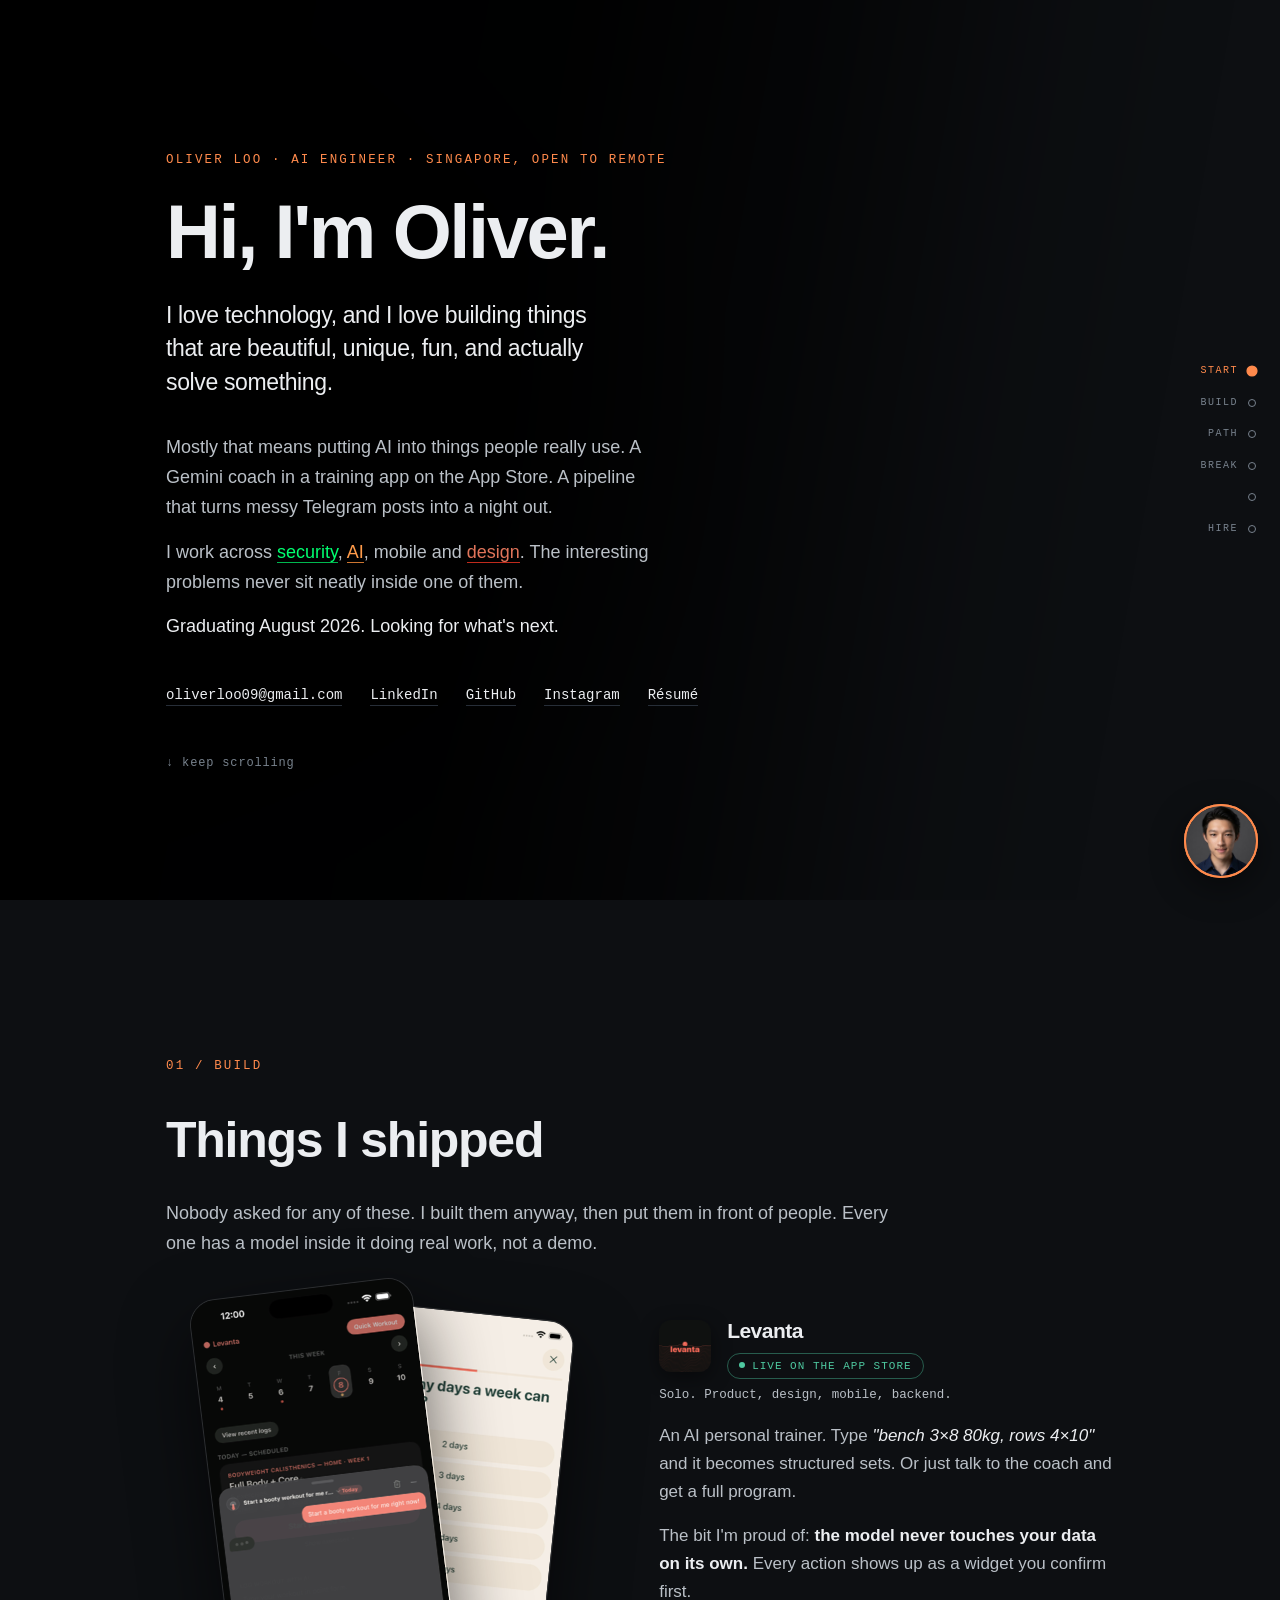
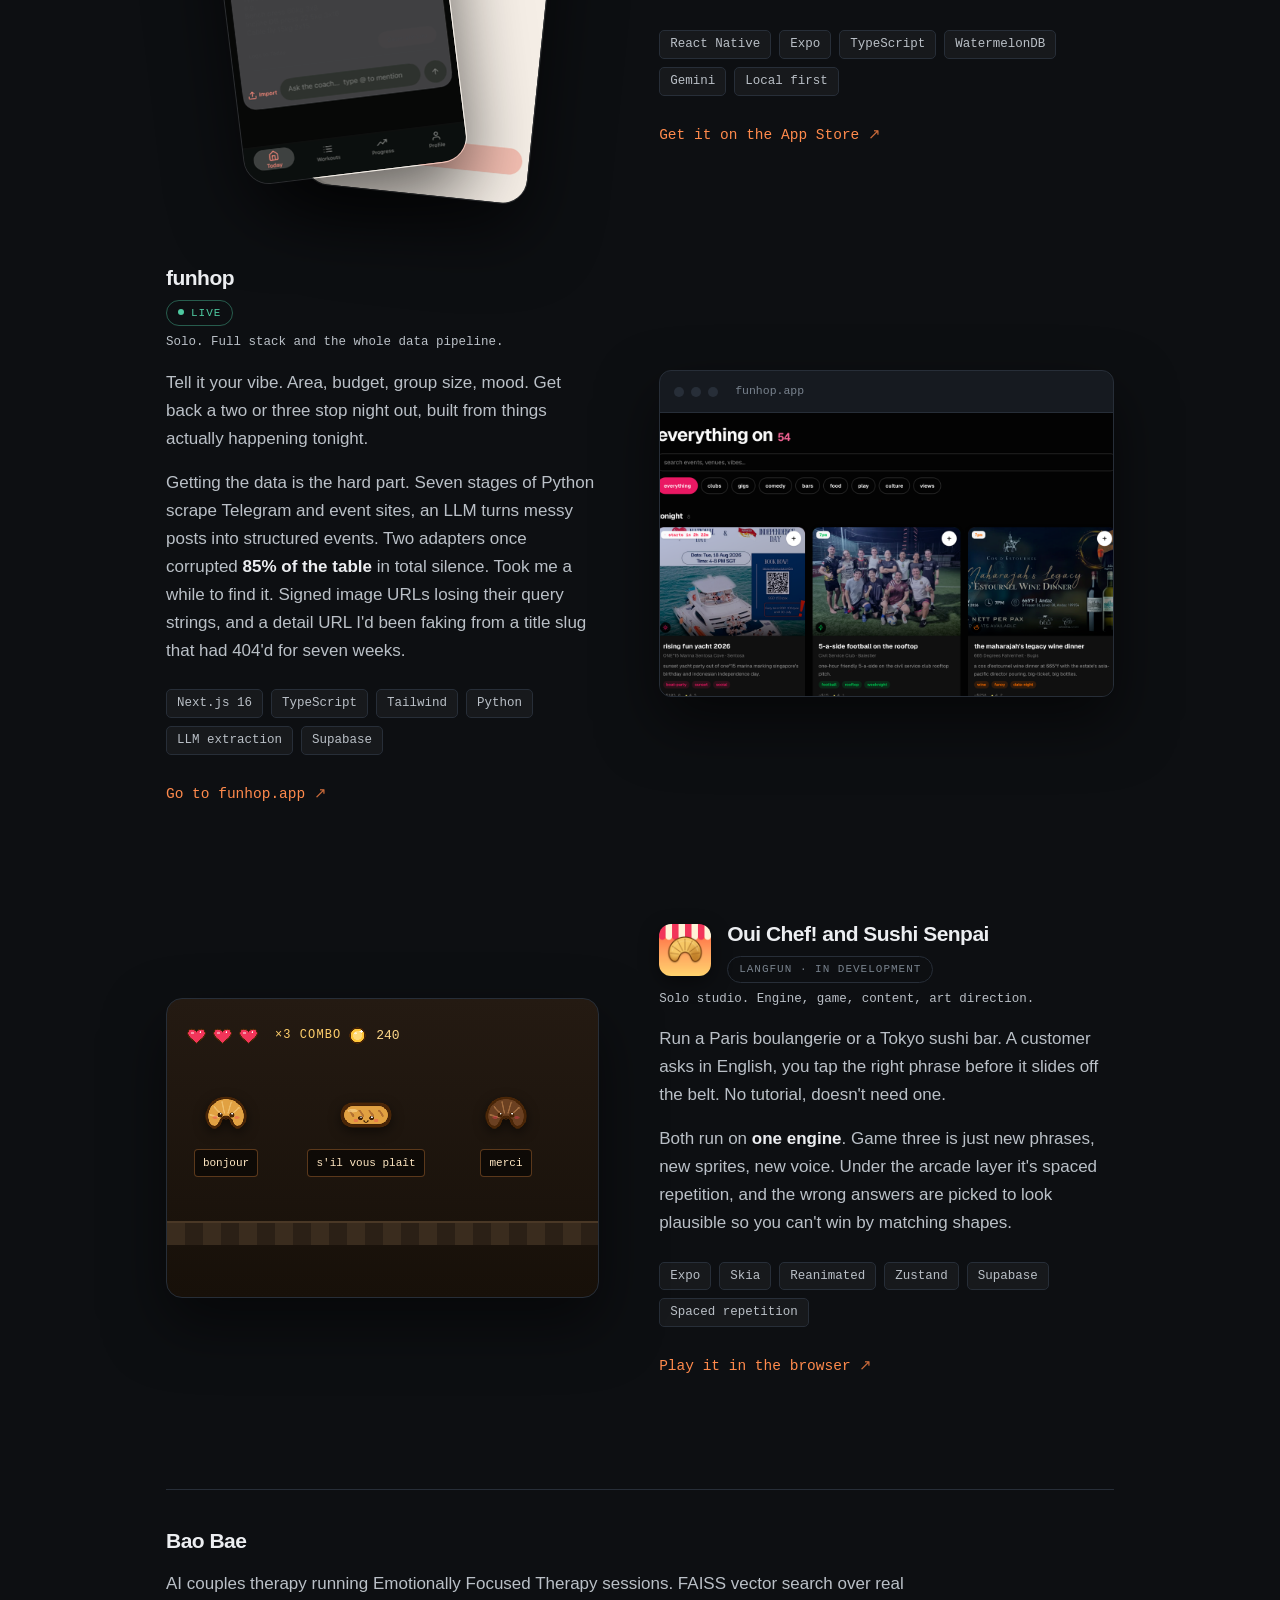
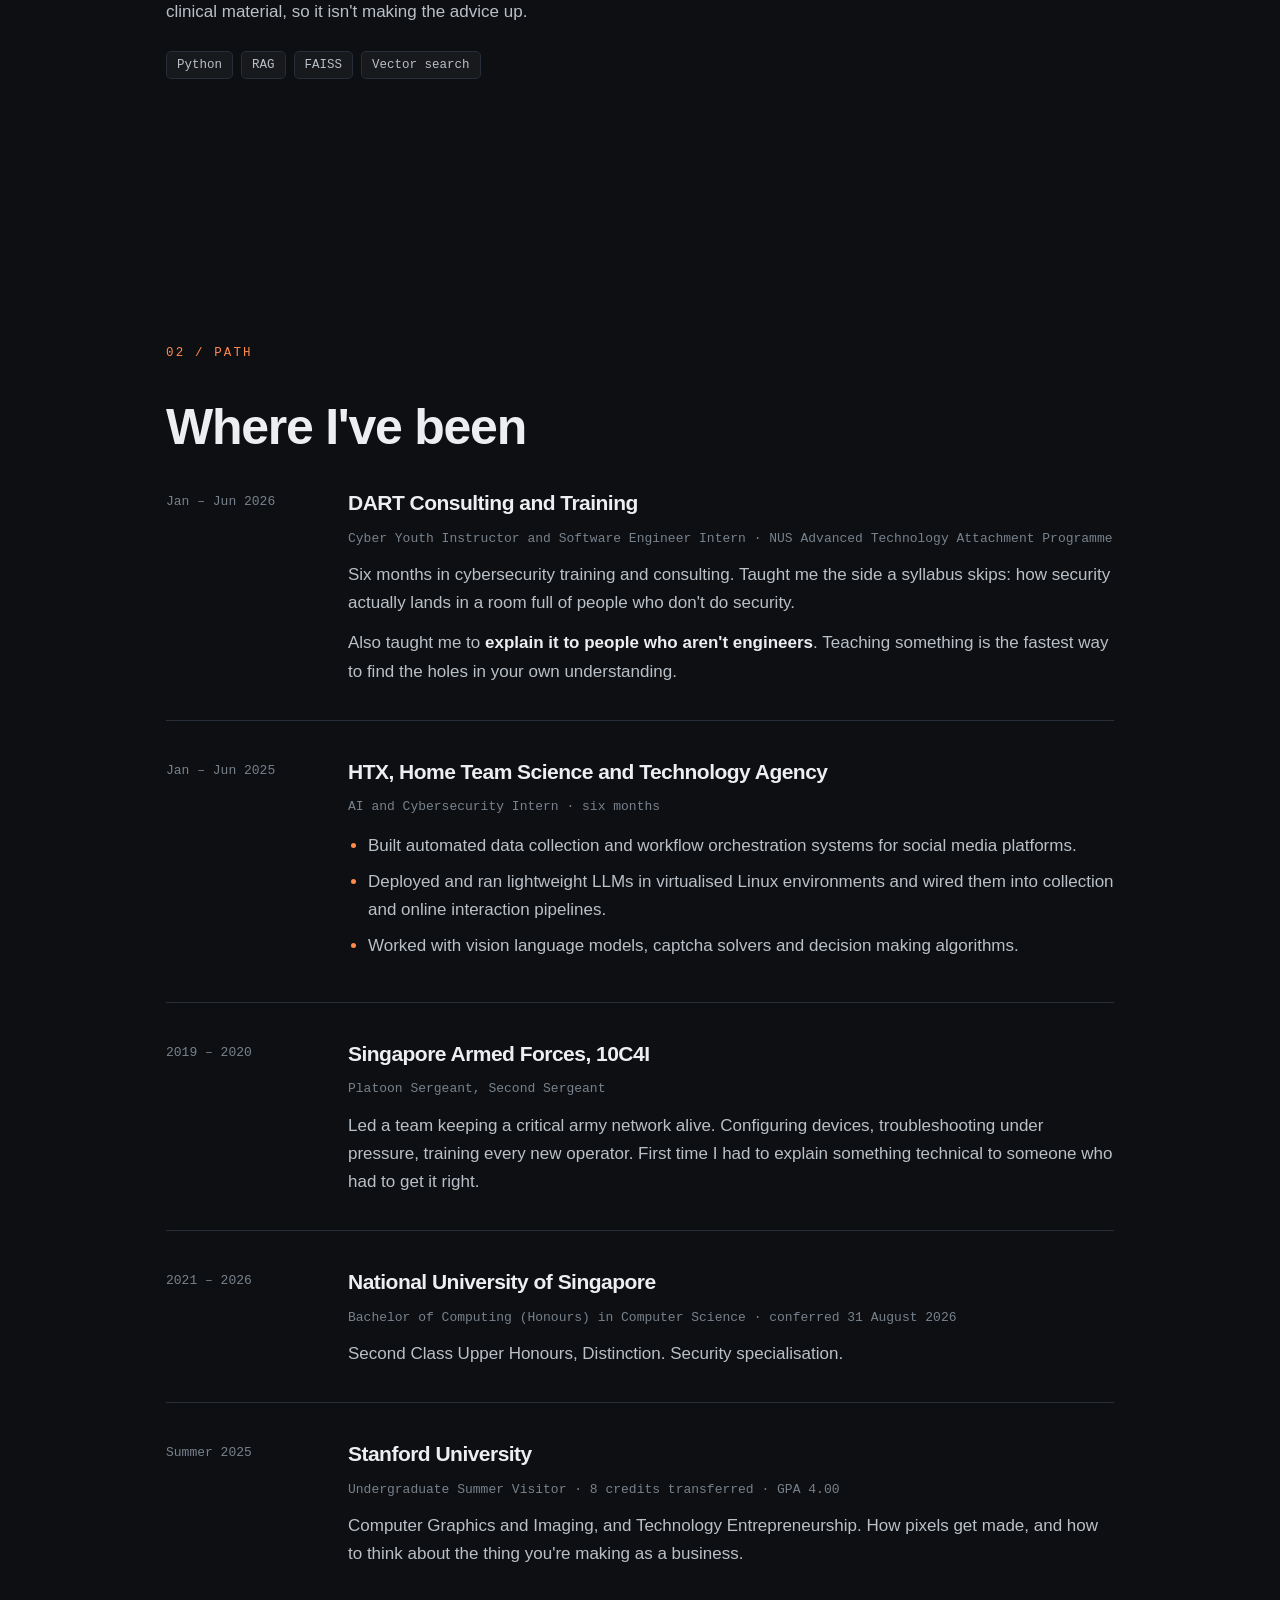
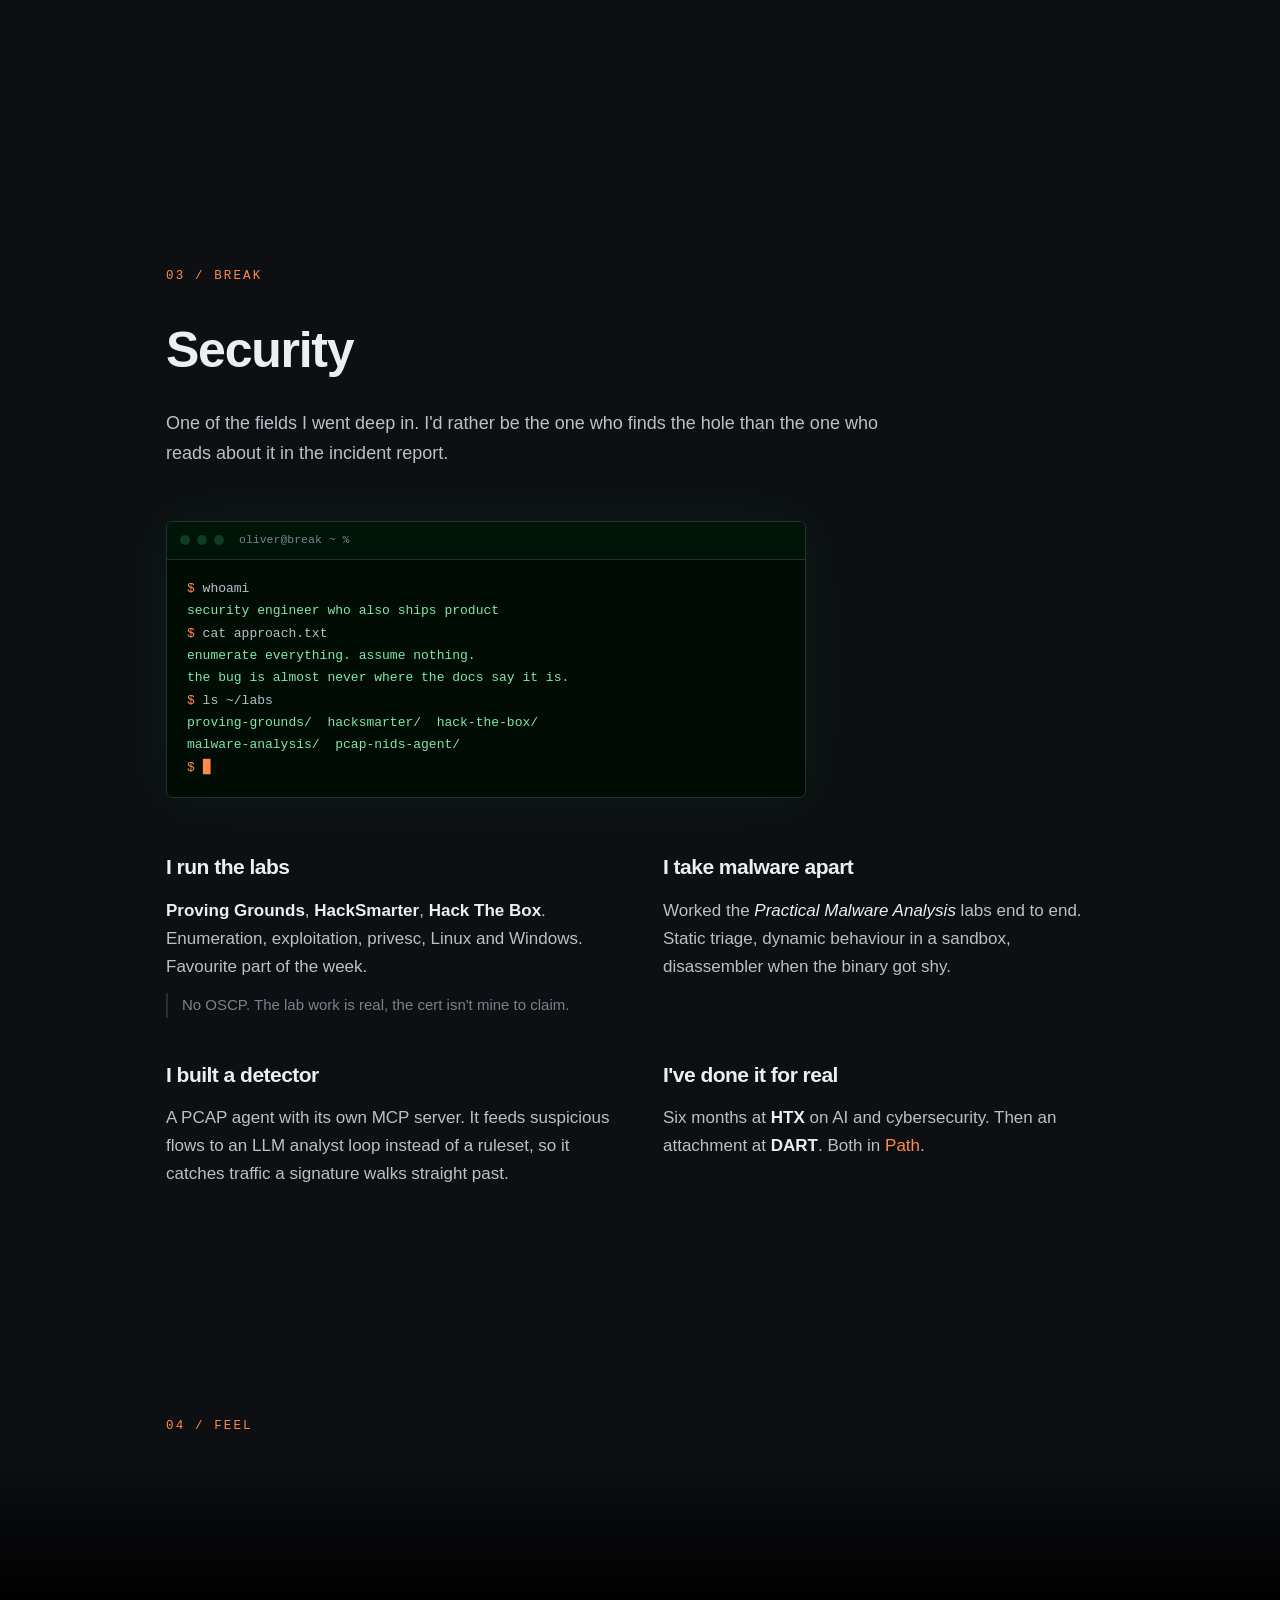
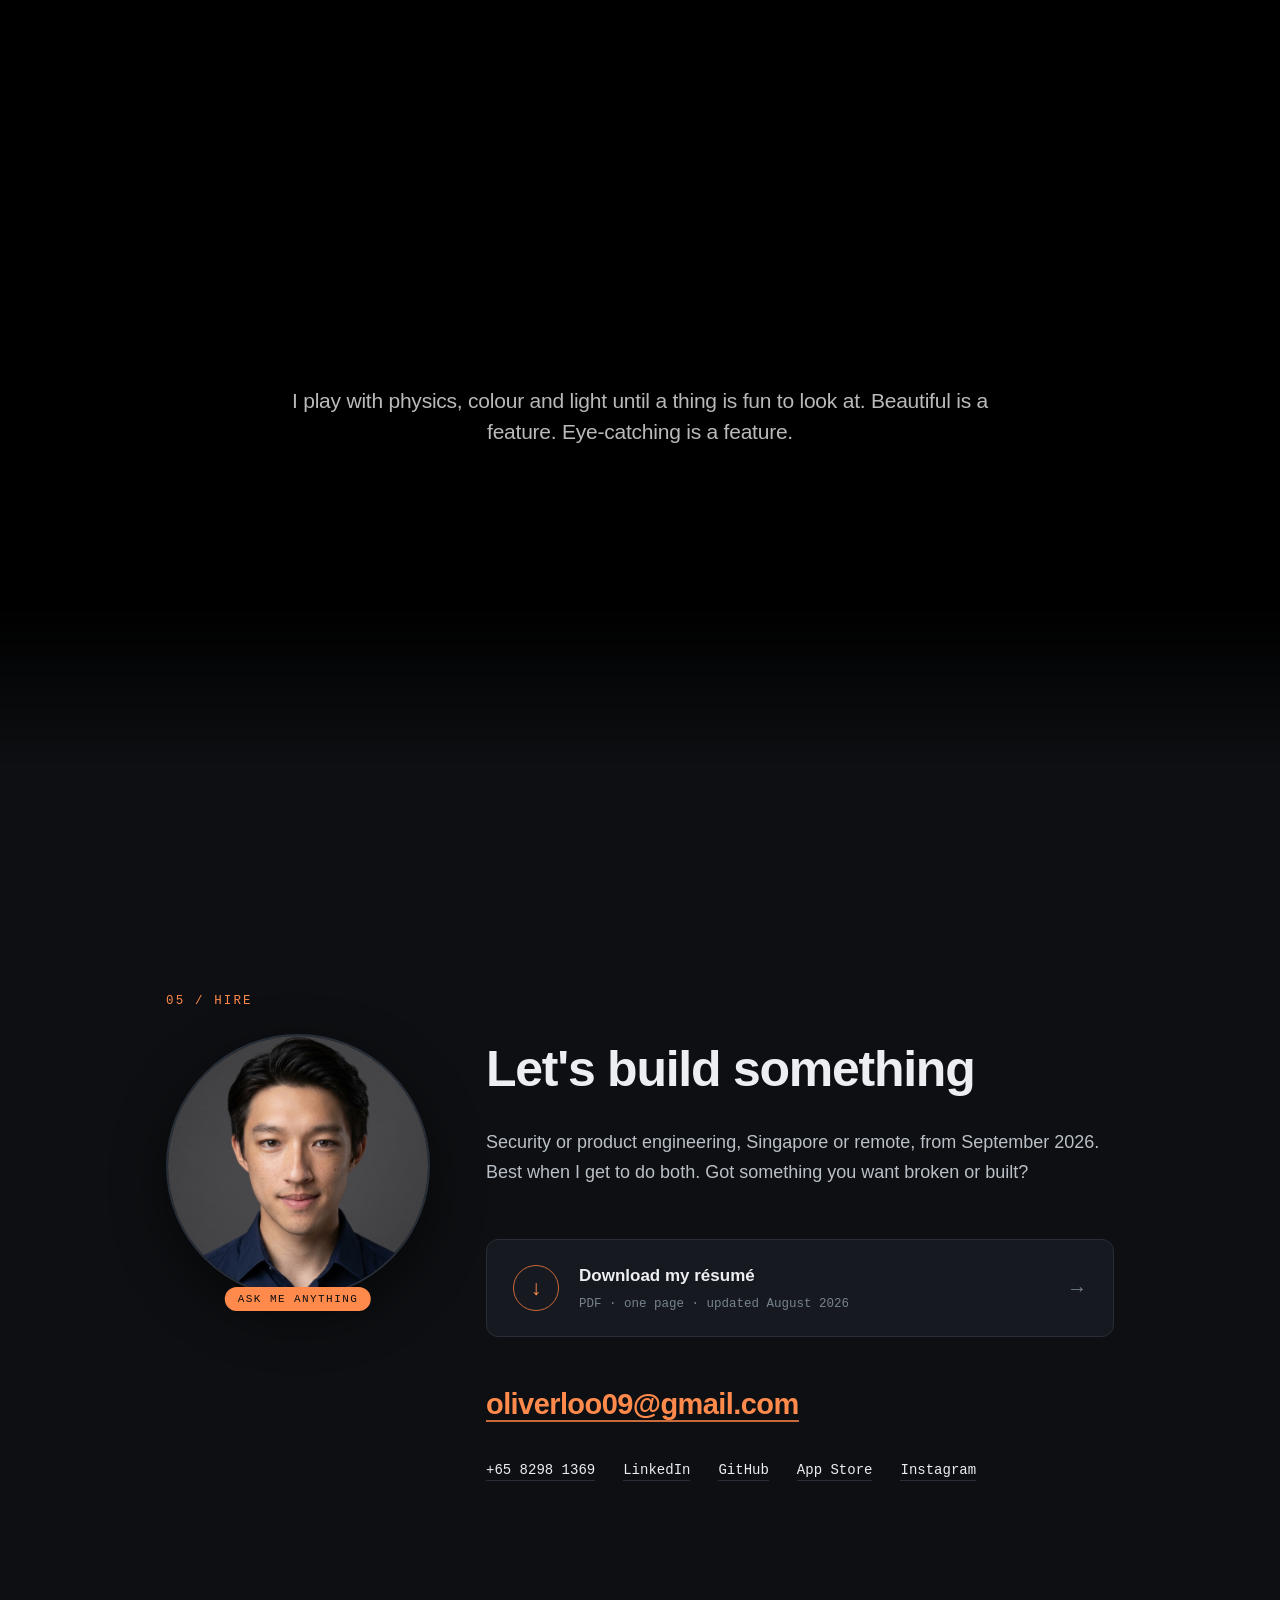
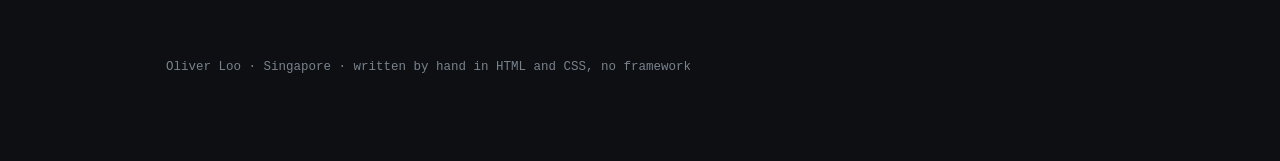
==== index.html @ edabcc0f "Drop the design headline, move Path after the shipped work - Reading order is now Build, Path, Break" ====
<!doctype html>
<html lang="en" data-section="thesis">
<head>
<meta charset="utf-8">
<meta name="viewport" content="width=device-width, initial-scale=1">
<title>Oliver Loo — AI Engineer</title>
<meta name="description" content="AI engineer and generalist. I put LLMs into products people actually use. CS at NUS, security track, products live on the App Store.">
<meta property="og:title" content="Oliver Loo — AI Engineer">
<meta property="og:description" content="I put AI into things people use. Levanta is on the App Store, funhop is live, and I am looking for my next role.">
<meta property="og:type" content="website">
<script>document.documentElement.classList.add("js")</script>
<link rel="stylesheet" href="style.css">
<link rel="icon" href="data:image/svg+xml,<svg xmlns='http://www.w3.org/2000/svg' viewBox='0 0 32 32'><text y='26' font-size='26'>◐</text></svg>">
</head>
<body>

<a class="skip" href="#thesis">Skip to content</a>
<div class="cosmos" aria-hidden="true">
  <video id="globe" src="assets/video/globe.mp4" muted playsinline preload="auto" disablepictureinpicture></video>
  <!-- Orbital sunrise. Rises and crossfades over the globe as the Hire
       section arrives. Add assets/video/horizon.jpg and it appears. -->
  <div class="horizon"></div>
  <div class="haze"></div>
</div>
<canvas id="rain" aria-hidden="true"></canvas>

<nav class="rail" aria-label="Sections">
  <ul>
    <li><a href="#thesis" data-dot="thesis"><em>Start</em><span></span></a></li>
    <li><a href="#build"  data-dot="build"><em>Build</em><span></span></a></li>
    <li><a href="#path"   data-dot="path"><em>Path</em><span></span></a></li>
    <li><a href="#break"  data-dot="break"><em>Break</em><span></span></a></li>
    <li><a href="#feel"   data-dot="feel"><em>Feel</em><span></span></a></li>
    <li><a href="#hire"   data-dot="hire"><em>Hire</em><span></span></a></li>
  </ul>
</nav>

<!-- ══════════ THESIS ══════════ -->
<header class="section sec-thesis" id="thesis" data-theme="thesis">
  <div class="wrap">
    <p class="eyebrow reveal">Oliver Loo · AI engineer · Singapore, open to remote</p>

    <h1 class="thesis-statement reveal">Hi, I'm Oliver.</h1>
    <p class="thesis-sub reveal">
      I love technology, and I love building things that are beautiful, unique,
      fun, and actually solve something.
    </p>

    <div class="lede reveal">
      <p>
        Mostly that means putting AI into things people really use. A Gemini coach
        in a training app on the App Store. A pipeline that turns messy Telegram
        posts into a night out.
      </p>
      <p>
        I work across <a href="#break" class="w w-break">security</a>,
        <a href="#build" class="w w-build">AI</a>, mobile and
        <a href="#feel" class="w w-feel">design</a>. The interesting problems
        never sit neatly inside one of them.
      </p>
      <p class="punch">Graduating August 2026. Looking for what's next.</p>
    </div>

    <ul class="links reveal" role="list">
      <li><a href="mailto:oliverloo09@gmail.com">oliverloo09@gmail.com</a></li>
      <li><a href="https://www.linkedin.com/in/oliver-loo-8ab131157">LinkedIn</a></li>
      <li><a href="https://github.com/Oliverloo0909">GitHub</a></li>
      <li><a href="https://www.instagram.com/yutasakthefirst/">Instagram</a></li>
      <li><a href="#hire">Résumé</a></li>
    </ul>

    <p class="scroll-hint" aria-hidden="true">
      <span class="arrow">↓</span> keep scrolling
    </p>
  </div>
</header>

<main>

<!-- ══════════ BUILD ══════════ -->
<section class="section sec-build" id="build" data-theme="build">
  <div class="wrap">
    <p class="eyebrow reveal">01 / Build</p>
    <h2 class="reveal">Things I shipped</h2>
    <p class="section-lede reveal">
      Nobody asked for any of these. I built them anyway, then put them in front of
      people. Every one has a model inside it doing real work, not a demo.
    </p>

    <!-- Levanta -->
    <article class="show reveal">
      <div class="show-art art-levanta">
        <img class="phone phone-a" src="assets/shots/levanta-coach.png"
             alt="Levanta's AI coach chat, asking for a workout in plain language" loading="lazy">
        <img class="phone phone-b" src="assets/shots/levanta-onboard.png"
             alt="Levanta onboarding, asking how many days a week you can train" loading="lazy">
        <div class="ripple" aria-hidden="true"><i></i><i></i><i></i></div>
      </div>
      <div class="show-text">
        <div class="show-head">
          <img class="appicon" src="assets/levanta-icon.png" alt="" loading="lazy">
          <div>
            <h3>Levanta</h3>
            <span class="tag tag-live">Live on the App Store</span>
          </div>
        </div>
        <p class="role">Solo. Product, design, mobile, backend.</p>
        <p>
          An AI personal trainer. Type <i>"bench 3×8 80kg, rows 4×10"</i> and it
          becomes structured sets. Or just talk to the coach and get a full program.
        </p>
        <p>
          The bit I'm proud of: <b>the model never touches your data on its own.</b>
          Every action shows up as a widget you confirm first.
        </p>
        <ul class="stack" role="list">
          <li>React Native</li><li>Expo</li><li>TypeScript</li>
          <li>WatermelonDB</li><li>Gemini</li><li>Local first</li>
        </ul>
        <p class="card-links">
          <a href="https://apps.apple.com/us/app/levanta/id6762108078">Get it on the App Store</a>
        </p>
      </div>
    </article>

    <!-- funhop -->
    <article class="show show-flip reveal">
      <div class="show-art art-funhop">
        <div class="browser">
          <div class="browser-bar"><i></i><i></i><i></i><b>funhop.app</b></div>
          <img src="assets/shots/funhop.png" alt="funhop showing tonight's events in Singapore" loading="lazy">
        </div>
      </div>
      <div class="show-text">
        <div class="show-head">
          <div>
            <h3>funhop</h3>
            <span class="tag tag-live">Live</span>
          </div>
        </div>
        <p class="role">Solo. Full stack and the whole data pipeline.</p>
        <p>
          Tell it your vibe. Area, budget, group size, mood. Get back a two or three
          stop night out, built from things actually happening tonight.
        </p>
        <p>
          Getting the data is the hard part. Seven stages of Python scrape Telegram
          and event sites, an LLM turns messy posts into structured events. Two
          adapters once corrupted <b>85% of the table</b> in total silence. Took me
          a while to find it. Signed image URLs losing their query strings, and a
          detail URL I'd been faking from a title slug that had 404'd for seven
          weeks.
        </p>
        <ul class="stack" role="list">
          <li>Next.js 16</li><li>TypeScript</li><li>Tailwind</li>
          <li>Python</li><li>LLM extraction</li><li>Supabase</li>
        </ul>
        <p class="card-links"><a href="https://funhop.app">Go to funhop.app</a></p>
      </div>
    </article>

    <!-- Langfun -->
    <article class="show reveal">
      <div class="show-art art-game">
        <div class="belt" aria-hidden="true">
          <div class="belt-track">
            <span class="plate"><img src="assets/sprites/croissant.png" alt=""><b>bonjour</b></span>
            <span class="plate"><img src="assets/sprites/baguette.png" alt=""><b>s'il vous plaît</b></span>
            <span class="plate"><img src="assets/sprites/eclair.png" alt=""><b>merci</b></span>
            <span class="plate"><img src="assets/sprites/coffee.png" alt=""><b>l'addition</b></span>
            <span class="plate"><img src="assets/sprites/cheese.png" alt=""><b>combien</b></span>
            <span class="plate"><img src="assets/sprites/wine.png" alt=""><b>excusez-moi</b></span>
            <span class="plate"><img src="assets/sprites/croissant.png" alt=""><b>bonjour</b></span>
            <span class="plate"><img src="assets/sprites/baguette.png" alt=""><b>s'il vous plaît</b></span>
            <span class="plate"><img src="assets/sprites/eclair.png" alt=""><b>merci</b></span>
            <span class="plate"><img src="assets/sprites/coffee.png" alt=""><b>l'addition</b></span>
            <span class="plate"><img src="assets/sprites/cheese.png" alt=""><b>combien</b></span>
            <span class="plate"><img src="assets/sprites/wine.png" alt=""><b>excusez-moi</b></span>
          </div>
          <div class="belt-rail"></div>
          <div class="hud">
            <img src="assets/sprites/heart.png" alt=""><img src="assets/sprites/heart.png" alt=""><img src="assets/sprites/heart.png" alt="">
            <span class="combo">×3 COMBO</span>
            <img src="assets/sprites/coin.png" alt=""><span class="coins">240</span>
          </div>
        </div>
      </div>
      <div class="show-text">
        <div class="show-head">
          <img class="appicon" src="assets/ouichef-icon.png" alt="" loading="lazy">
          <div>
            <h3>Oui Chef! and Sushi Senpai</h3>
            <span class="tag">Langfun · in development</span>
          </div>
        </div>
        <p class="role">Solo studio. Engine, game, content, art direction.</p>
        <p>
          Run a Paris boulangerie or a Tokyo sushi bar. A customer asks in English,
          you tap the right phrase before it slides off the belt. No tutorial,
          doesn't need one.
        </p>
        <p>
          Both run on <b>one engine</b>. Game three is just new phrases, new sprites,
          new voice. Under the arcade layer it's spaced repetition, and the wrong
          answers are picked to look plausible so you can't win by matching shapes.
        </p>
        <ul class="stack" role="list">
          <li>Expo</li><li>Skia</li><li>Reanimated</li>
          <li>Zustand</li><li>Supabase</li><li>Spaced repetition</li>
        </ul>
        <p class="card-links"><a href="PLAY-URL-HERE">Play it in the browser</a></p>
      </div>
    </article>

    <!-- Bao Bae strip -->
    <article class="strip reveal">
      <h3>Bao Bae</h3>
      <p>
        AI couples therapy running Emotionally Focused Therapy sessions. FAISS
        vector search over real clinical material, so it isn't making the advice up.
      </p>
      <ul class="stack" role="list"><li>Python</li><li>RAG</li><li>FAISS</li><li>Vector search</li></ul>
    </article>
  </div>
</section>

<section class="section sec-path" id="path" data-theme="path">
  <div class="wrap">
    <p class="eyebrow reveal">02 / Path</p>
    <h2 class="reveal">Where I've been</h2>

    <div class="entry reveal">
      <div class="entry-when">Jan – Jun 2026</div>
      <div class="entry-what">
        <h3>DART Consulting and Training</h3>
        <p class="sub">Cyber Youth Instructor and Software Engineer Intern · NUS Advanced Technology Attachment Programme</p>
        <p>
          Six months in cybersecurity training and consulting. Taught me the side a
          syllabus skips: how security actually lands in a room full of people who
          don't do security.
        </p>
        <p>
          Also taught me to <b>explain it to people who aren't engineers</b>.
          Teaching something is the fastest way to find the holes in your own
          understanding.
        </p>
      </div>
    </div>

    <div class="entry reveal">
      <div class="entry-when">Jan – Jun 2025</div>
      <div class="entry-what">
        <h3>HTX, Home Team Science and Technology Agency</h3>
        <p class="sub">AI and Cybersecurity Intern · six months</p>
        <ul class="bullets" role="list">
          <li>Built automated data collection and workflow orchestration systems for social media platforms.</li>
          <li>Deployed and ran lightweight LLMs in virtualised Linux environments and wired them into collection and online interaction pipelines.</li>
          <li>Worked with vision language models, captcha solvers and decision making algorithms.</li>
        </ul>
      </div>
    </div>

        <div class="entry reveal">
      <div class="entry-when">2019 – 2020</div>
      <div class="entry-what">
        <h3>Singapore Armed Forces, 10C4I</h3>
        <p class="sub">Platoon Sergeant, Second Sergeant</p>
        <p>
          Led a team keeping a critical army network alive. Configuring devices,
          troubleshooting under pressure, training every new operator. First time I
          had to explain something technical to someone who had to get it right.
        </p>
      </div>
    </div>

    <div class="entry reveal">
      <div class="entry-when">2021 – 2026</div>
      <div class="entry-what">
        <h3>National University of Singapore</h3>
        <p class="sub">Bachelor of Computing (Honours) in Computer Science · conferred 31 August 2026</p>
        <p>Second Class Upper Honours, Distinction. Security specialisation.</p>
      </div>
    </div>

    <div class="entry reveal">
      <div class="entry-when">Summer 2025</div>
      <div class="entry-what">
        <h3>Stanford University</h3>
        <p class="sub">Undergraduate Summer Visitor · 8 credits transferred · GPA 4.00</p>
        <p>
          Computer Graphics and Imaging, and Technology Entrepreneurship. How
          pixels get made, and how to think about the thing you're making as a
          business.
        </p>
      </div>
    </div>
  </div>
</section>

<!-- ══════════ BREAK ══════════ -->
<section class="section sec-break" id="break" data-theme="break">
  <div class="wrap">
    <p class="eyebrow reveal">03 / Break</p>
    <h2 class="reveal">Security</h2>
    <p class="section-lede reveal">
      One of the fields I went deep in. I'd rather be the one who finds the hole
      than the one who reads about it in the incident report.
    </p>

    <div class="term reveal" aria-hidden="true">
      <div class="term-bar"><i></i><i></i><i></i><b>oliver@break ~ %</b></div>
      <pre class="term-body"><span class="p">$</span> whoami
<span class="o">security engineer who also ships product</span>
<span class="p">$</span> cat approach.txt
<span class="o">enumerate everything. assume nothing.
the bug is almost never where the docs say it is.</span>
<span class="p">$</span> ls ~/labs
<span class="o">proving-grounds/  hacksmarter/  hack-the-box/
malware-analysis/  pcap-nids-agent/</span>
<span class="p">$</span> <span class="cur">▊</span></pre>
    </div>

    <div class="grid">
      <div class="col reveal">
        <h3>I run the labs</h3>
        <p>
          <b>Proving Grounds</b>, <b>HackSmarter</b>, <b>Hack The Box</b>.
          Enumeration, exploitation, privesc, Linux and Windows. Favourite part
          of the week.
        </p>
        <p class="note">
          No OSCP. The lab work is real, the cert isn't mine to claim.
        </p>
      </div>

      <div class="col reveal">
        <h3>I take malware apart</h3>
        <p>
          Worked the <i>Practical Malware Analysis</i> labs end to end. Static
          triage, dynamic behaviour in a sandbox, disassembler when the binary
          got shy.
        </p>
      </div>

      <div class="col reveal">
        <h3>I built a detector</h3>
        <p>
          A PCAP agent with its own MCP server. It feeds suspicious flows to an
          LLM analyst loop instead of a ruleset, so it catches traffic a signature
          walks straight past.
        </p>
      </div>

      <div class="col reveal">
        <h3>I've done it for real</h3>
        <p>
          Six months at <b>HTX</b> on AI and cybersecurity. Then an attachment at
          <b>DART</b>. Both in <a href="#path">Path</a>.
        </p>
      </div>
    </div>
  </div>
</section>

<!-- ══════════ FEEL ══════════ -->
<section class="section sec-feel" id="feel" data-theme="feel">
  <div class="wrap feel-wrap">
    <p class="eyebrow">04 / Feel</p>
  </div>

  <!-- Cloud over water. Everything here is raymarched: the sky, the
       cloud, and its reflection in a surface that will not sit still. -->
  <div class="ride" id="ride">
    <div class="ride-stage">
      <canvas class="cloud" id="cloud" aria-hidden="true"></canvas>
      <div class="afloat">
        <p class="afloat-body">
          I play with physics, colour and light until a thing is fun to look at.
          Beautiful is a feature. Eye-catching is a feature.
        </p>
      </div>
    </div>
  </div>

</section>

<!-- ══════════ PATH ══════════ -->

<!-- ══════════ HIRE ══════════ -->
<section class="section sec-hire" id="hire" data-theme="hire">
  <div class="wrap">
    <p class="eyebrow reveal">05 / Hire</p>

    <div class="hire-row">
      <button class="hire-face reveal" id="hireFace" aria-haspopup="dialog" aria-controls="chat">
        <img src="assets/avatar/oliver-lg.jpg" alt="Oliver Loo" loading="lazy">
        <span class="hire-face-cta">Ask me anything</span>
      </button>

      <div class="hire-copy">
        <h2 class="reveal">Let's build something</h2>
        <p class="section-lede reveal">
          Security or product engineering, Singapore or remote, from September 2026.
          Best when I get to do both. Got something you want broken or built?
        </p>

        <a class="cv-box reveal" href="Oliver-Loo-CV.pdf" download>
          <span class="cv-icon" aria-hidden="true">↓</span>
          <span class="cv-text">
            <b>Download my résumé</b>
            <em>PDF · one page · updated August 2026</em>
          </span>
          <span class="cv-go" aria-hidden="true">→</span>
        </a>

        <p class="big-link reveal"><a href="mailto:oliverloo09@gmail.com">oliverloo09@gmail.com</a></p>
        <ul class="links reveal" role="list">
          <li><a href="tel:+6582981369">+65 8298 1369</a></li>
          <li><a href="https://www.linkedin.com/in/oliver-loo-8ab131157">LinkedIn</a></li>
          <li><a href="https://github.com/Oliverloo0909">GitHub</a></li>
          <li><a href="https://apps.apple.com/us/app/levanta/id6762108078">App Store</a></li>
          <li><a href="https://www.instagram.com/yutasakthefirst/">Instagram</a></li>
        </ul>
      </div>
    </div>
  </div>
</section>

</main>

<footer>
  <div class="wrap"><p>Oliver Loo · Singapore · written by hand in HTML and CSS, no framework</p></div>
</footer>

<!-- Avatar. Swaps per section; drop files into assets/avatar/ and it
     picks them up. Falls back to a monogram until those files exist. -->
<button class="avatar" id="avatar" aria-haspopup="dialog" aria-expanded="false"
        aria-controls="chat" title="Ask me anything">
  <span class="avatar-shot">
    <img class="av-layer av-a" alt="">
    <img class="av-layer av-b" alt="">
  </span>
  <span class="avatar-fallback" id="avatarFallback" aria-hidden="true">OL</span>
  <span class="avatar-ping" aria-hidden="true"></span>
  <span class="avatar-label">drag me</span>
</button>

<!-- Nudge, so the bubble reads as something you can talk to. -->
<div class="nudge" id="nudge" hidden>
  <button class="nudge-x" id="nudgeX" aria-label="Dismiss">×</button>
  <b>Chat with me</b>
  <span>Ask me anything about my work</span>
</div>

<div class="chat" id="chat" role="dialog" aria-label="Ask Oliver" hidden>
  <div class="chat-top">
    <span class="chat-face">
      <img class="cf-layer cf-a" alt="">
      <img class="cf-layer cf-b" alt="">
      <span class="chat-fallback" aria-hidden="true">OL</span>
      <i class="chat-live" aria-hidden="true"></i>
    </span>
    <span class="chat-who"><b>Oliver Loo</b><em id="chatRole">AI engineer</em></span>
    <button class="chat-x" id="chatX" aria-label="Close chat">×</button>
  </div>
  <div class="chat-log" id="chatLog" aria-live="polite"></div>
  <div class="chat-asks" id="chatAsks"></div>
</div>

<script src="script.js"></script>
<script src="cloud.js"></script>
</body>
</html>
---- style.css ----
/* ═══════════════════════════════════════════════════════════════
   Oliver Loo — portfolio
   Six themes on one page. Each section owns its palette, its type
   and its layout. Everything below reads from the variables set
   in the [data-section] blocks. No build step, no dependencies.
   ═══════════════════════════════════════════════════════════════ */

:root{
  --mono:ui-monospace,SFMono-Regular,"SF Mono",Menlo,Consolas,monospace;
  --sans:-apple-system,BlinkMacSystemFont,"Segoe UI",Inter,Helvetica,Arial,sans-serif;
  --serif:"Iowan Old Style","Palatino Linotype",Palatino,Georgia,serif;
  --stencil:Impact,"Haettenschweiler","Arial Narrow Bold","Helvetica Neue",sans-serif;
  --wrap:1000px; --ease:cubic-bezier(.22,.61,.36,1); --swap:1100ms;
  --bg:#0e1013;--bg-2:#161a20;--line:#272e38;--text:#e8eaed;--dim:#98a1ab;--faint:#69727c;
  --accent:#ff8a4c;--accent-2:#c96a3a;--radius:12px;
}

html[data-section="thesis"]{--bg:#0d0f12;--bg-2:#161a20;--line:#272e38;--text:#eceef1;--dim:#bac0c7;--faint:#78828d;--accent:#ff8a4c;--accent-2:#c96a3a;--radius:12px;--cosmos-op:1;   --cosmos-filter:grayscale(1) contrast(3.6) brightness(1.12);}
html[data-section="break"] {--bg:#000;--bg-2:#020a05;--line:#0e3d21;--text:#ccffdb;--dim:#4fdd88;--faint:#308a56;--accent:#00ff70;--accent-2:#00b74f;--radius:2px;--cosmos-op:.34; --cosmos-filter:grayscale(1) contrast(3.8) brightness(1.05) sepia(1) hue-rotate(72deg) saturate(6);}
html[data-section="build"] {--bg:#14110d;--bg-2:#1e1913;--line:#342b21;--text:#f4eee5;--dim:#c9c0b4;--faint:#8d806f;--accent:#ff9b4a;--accent-2:#cc7530;--radius:16px;--cosmos-op:.42; --cosmos-filter:grayscale(1) contrast(3.5) brightness(1.05) sepia(.9) hue-rotate(-18deg) saturate(3);}
html[data-section="feel"]  {--bg:#061220;--bg-2:#0a1a2c;--line:#1d3145;--text:#f2f6fb;--dim:#b8c6d6;--faint:#7a8ea3;--accent:#ff9f5a;--accent-2:#c9743a;--radius:0;--cosmos-op:0;--cosmos-filter:grayscale(1) contrast(3.4) brightness(1);}
html[data-section="path"]  {--bg:#0b1017;--bg-2:#121924;--line:#22303f;--text:#e5ebf2;--dim:#b7c1cd;--faint:#728395;--accent:#68a8ff;--accent-2:#4a80c9;--radius:10px;--cosmos-op:.46; --cosmos-filter:grayscale(1) contrast(3.5) brightness(1.05) sepia(.75) hue-rotate(175deg) saturate(3.4);}
html[data-section="hire"]  {--bg:#110d09;--bg-2:#1c160f;--line:#38291c;--text:#f7f0e7;--dim:#c9bdaf;--faint:#8c7e70;--accent:#ffb066;--accent-2:#d1843f;--radius:14px;--cosmos-op:.5;  --cosmos-filter:grayscale(1) contrast(3.5) brightness(1.1) sepia(.95) hue-rotate(-8deg) saturate(2.6);}

*,*::before,*::after{box-sizing:border-box}
html{-webkit-text-size-adjust:100%;scroll-behavior:smooth}
body{margin:0;background:var(--bg);color:var(--text);font-family:var(--sans);
  font-size:17px;line-height:1.65;-webkit-font-smoothing:antialiased;overflow-x:hidden;
  transition:background-color var(--swap) var(--ease),color var(--swap) var(--ease)}

.wrap{width:100%;max-width:var(--wrap);margin:0 auto;padding:0 26px;position:relative;z-index:2}
.wrap.narrow{max-width:680px}

a{color:var(--accent);text-decoration:none;border-bottom:1px solid transparent;
  transition:color var(--swap) var(--ease),border-color .18s var(--ease)}
a:hover{border-bottom-color:var(--accent)}
a:focus-visible{outline:2px solid var(--accent);outline-offset:3px}
b,strong{color:var(--text);font-weight:600;transition:color var(--swap) var(--ease)}
i,em{color:var(--text);font-style:italic}
img{max-width:100%;display:block}

.skip{position:absolute;left:-9999px;background:var(--accent);color:#000;padding:10px 16px;border-radius:4px;font-weight:600}
.skip:focus{left:16px;top:16px;z-index:99}

/* ── reveal on scroll ── */
/* Progressive enhancement: content is visible by default and only starts
   hidden when the script is confirmed running, so a JS failure can never
   leave the page blank. */
html.js .reveal{opacity:0;transform:translateY(26px);transition:opacity .7s var(--ease),transform .7s var(--ease)}
html.js .reveal.in{opacity:1;transform:none}

/* ── cosmos ─────────────────────────────────────────────────
   One globe behind the whole page, scrubbed by scroll and re-lit
   per section. It is the thread that ties the sections together:
   same object, different metal. Hidden entirely behind Feel, which
   is the one light section and wants paper, not space. */

.cosmos{position:fixed;inset:0;z-index:0;pointer-events:none;overflow:hidden;
  opacity:var(--cosmos-op,.8);transition:opacity 900ms var(--ease)}
/* screen blend drops the footage's black background to nothing, so only
   the bright wireframe composites onto the page. Without it the video's
   letterbox shows as a grey rectangle once brightness is pushed up. */
.cosmos video{position:absolute;top:50%;left:82%;width:84%;height:122%;
  opacity:var(--globe-op,1);
  transform:translate(calc(-50% + var(--par-x,0px)),calc(-50% + var(--par-y,0px)));
  object-fit:contain;mix-blend-mode:screen;
  /* Feathers the video's rectangle away so its edge can never read as a
     seam, and lets the globe fall off into space the way it should. */
  -webkit-mask-image:radial-gradient(ellipse 52% 54% at 50% 50%,#000 52%,transparent 86%);
  mask-image:radial-gradient(ellipse 52% 54% at 50% 50%,#000 52%,transparent 86%);
  filter:var(--cosmos-filter);transition:filter var(--swap) var(--ease);
  animation:pourmetal 9s var(--ease) infinite}

/* Liquid metal, done on the footage itself rather than as an overlay.
   Screen blend means only the wireframe survives; contrast above 3
   crushes the footage's near-black to true black so the video's own
   rectangle never shows. Note: no drop-shadow here. A video element is
   fully opaque, so drop-shadow haloes the whole rectangle rather than
   the globe, which is exactly the seam it was meant to hide. */
@keyframes pourmetal{
  0%,100%{filter:var(--cosmos-filter)}
  50%    {filter:var(--cosmos-filter) brightness(1.32) contrast(1.12)}
}


/* Text sits on the left, so the scrim is a wipe rather than a vignette:
   near-solid under the copy, clearing where the globe should read. */
/* The horizon rises into frame and takes over from the globe. Same
   layer, so the two are never both at full strength: one object
   becoming another rather than two backgrounds stacked. */
.horizon{position:absolute;left:0;right:0;bottom:0;height:118%;
  background-image:url("assets/video/horizon.jpg");
  background-size:cover;background-position:center 38%;
  opacity:var(--horizon-op,0);
  transform:translateY(var(--horizon-y,14%)) scale(1.04);
  transition:opacity .45s var(--ease);
  will-change:transform,opacity;pointer-events:none}

.haze{position:absolute;inset:0;
  background:
    linear-gradient(100deg,rgba(0,0,0,.97) 0%,rgba(0,0,0,.93) 40%,rgba(0,0,0,.6) 58%,rgba(0,0,0,.14) 74%,transparent 86%),
    radial-gradient(ellipse 48% 64% at 24% 50%,rgba(0,0,0,.78),transparent 72%)}

/* ── matrix rain ── */
#rain{position:fixed;inset:0;width:100%;height:100%;z-index:0;pointer-events:none;opacity:0;transition:opacity 900ms var(--ease)}
html[data-section="break"] #rain{opacity:.34}
.sec-break::before{content:"";position:absolute;inset:0;z-index:1;pointer-events:none;opacity:0;
  transition:opacity 900ms var(--ease);
  background:radial-gradient(ellipse 66% 60% at 46% 50%,rgba(0,0,0,.96) 40%,rgba(0,0,0,.74) 72%,rgba(0,0,0,0) 100%),
             linear-gradient(to bottom,rgba(0,0,0,.9),rgba(0,0,0,.42) 16%,rgba(0,0,0,.42) 84%,rgba(0,0,0,.9))}
html[data-section="break"] .sec-break::before{opacity:1}

/* ── side rail ── */
.rail{position:fixed;right:24px;top:50%;transform:translateY(-50%);z-index:50}
.rail ul{list-style:none;margin:0;padding:0;display:flex;flex-direction:column;gap:15px}
.rail a{display:flex;align-items:center;justify-content:flex-end;gap:10px;border:0}
.rail span{width:8px;height:8px;border-radius:50%;border:1px solid var(--faint);
  transition:background-color .3s var(--ease),border-color var(--swap) var(--ease),transform .3s var(--ease)}
.rail em{font-family:var(--mono);font-size:10px;letter-spacing:.15em;text-transform:uppercase;
  color:var(--faint);font-style:normal;opacity:0;transform:translateX(6px);
  transition:opacity .25s var(--ease),transform .25s var(--ease),color var(--swap) var(--ease)}
.rail a:hover em{opacity:1;transform:none}
.rail a.on span{background:var(--accent);border-color:var(--accent);transform:scale(1.4)}
.rail a.on em{opacity:1;transform:none;color:var(--accent)}

/* ── sections & type ── */
.section{padding:clamp(84px,13vw,132px) 0;position:relative}
.sec-thesis{min-height:100vh;display:flex;align-items:center;padding:clamp(90px,15vw,150px) 0}
/* Solid white rather than a clipped gradient. background-clip:text
   cannot survive the per-word masks used for the entrance, and a flat
   colour is the stronger read against the globe anyway. */
.thesis-statement{color:#fbfbfd}

.eyebrow{font-family:var(--mono);font-size:12.5px;letter-spacing:.17em;text-transform:uppercase;
  color:var(--accent);margin:0 0 22px;transition:color var(--swap) var(--ease)}
h1,h2,h3{letter-spacing:-.025em;font-weight:700;transition:color var(--swap) var(--ease)}
h2{font-size:clamp(32px,5.4vw,50px);margin:0 0 18px}
h3{font-size:21px;margin:0}
html[data-section="break"] h2,html[data-section="break"] h3{font-family:var(--mono);letter-spacing:0;font-weight:600}

.thesis-statement{font-size:clamp(42px,6.8vw,76px);line-height:1.03;margin:0 0 22px;
  letter-spacing:-.032em;font-weight:650}
.thesis-statement .w{border-bottom:3px solid var(--accent-2);padding-bottom:1px}
.w-break{color:#00ff70;border-bottom-color:#00b74f!important}
.w-build{color:#ff9b4a;border-bottom-color:#cc7530!important}
.w-feel{color:#e0745a;border-bottom-color:#c02a1c!important}

.lede{max-width:29em;margin:0 0 38px}
.lede p{font-size:clamp(16px,1.85vw,18px);line-height:1.66;color:var(--dim);margin:0 0 15px;
  transition:color var(--swap) var(--ease)}
.lede .punch{color:var(--text);font-weight:500}
.section-lede{color:var(--dim);max-width:42em;margin:0 0 52px;font-size:18px;transition:color var(--swap) var(--ease)}

.scroll-hint{font-family:var(--mono);font-size:12px;letter-spacing:.07em;color:var(--faint);margin:46px 0 0}
.scroll-hint .arrow{display:inline-block;animation:bob 1.9s var(--ease) infinite}
@keyframes bob{0%,100%{transform:translateY(0)}50%{transform:translateY(5px)}}

/* ── hero entrance ──────────────────────────────────────────
   The hero sits above the fold, so its reveal fires instantly and the
   stagger is what makes it feel composed rather than dumped. Each line
   rises out from behind a mask rather than just fading up. */

/* fill-mode must be a single keyword: "backwards forwards" is invalid,
   so the whole shorthand silently dropped its fill and the hero settled
   back to opacity 0 once the animation ended. "both" is the fix. */
html.js .sec-thesis .reveal{opacity:0;transform:none;transition:none;
  animation:heroIn .95s cubic-bezier(.16,.84,.3,1) both}
@keyframes heroIn{from{opacity:0;transform:translateY(26px)}to{opacity:1;transform:none}}

html.js .sec-thesis .eyebrow{animation-delay:.10s}
html.js .sec-thesis .thesis-statement{animation-delay:.20s}
html.js .sec-thesis .thesis-sub{animation-delay:.42s}
html.js .sec-thesis .lede{animation-delay:.58s}
html.js .sec-thesis .links{animation-delay:.72s}
html.js .sec-thesis .scroll-hint{animation-delay:.88s}

/* Headline words lift out from under a clipping edge. */
.hw{display:inline-block;overflow:hidden;vertical-align:bottom;padding-bottom:.08em}
.hw i{display:inline-block;font-style:inherit;transform:translateY(110%);
  animation:hwUp 1s cubic-bezier(.16,.84,.3,1) forwards}
@keyframes hwUp{to{transform:none}}

@media (prefers-reduced-motion:reduce){
  html.js .sec-thesis .reveal{opacity:1;animation:none}
  .hw i{transform:none;animation:none}
}

.links{list-style:none;padding:0;margin:0;display:flex;flex-wrap:wrap;gap:12px 28px}
.links a{font-family:var(--mono);font-size:14px;color:var(--text);border-bottom:1px solid var(--line);padding-bottom:2px}
.links a:hover{color:var(--accent);border-bottom-color:var(--accent)}

/* ═══════ BREAK ═══════ */
.term{border:1px solid var(--line);border-radius:6px;background:rgba(0,12,4,.86);
  margin:0 0 52px;overflow:hidden;max-width:640px;box-shadow:0 0 60px rgba(0,255,112,.07)}
.term-bar{display:flex;align-items:center;gap:7px;padding:9px 13px;border-bottom:1px solid var(--line);background:rgba(0,25,10,.7)}
.term-bar i{width:10px;height:10px;border-radius:50%;background:#0e3d21}
.term-bar b{font-family:var(--mono);font-size:11.5px;color:var(--faint);margin-left:8px;font-weight:400}
.term-body{font-family:var(--mono);font-size:13px;line-height:1.72;margin:0;padding:18px 20px;color:var(--dim);white-space:pre-wrap}
.term-body .p{color:var(--accent)}
.term-body .o{color:#7fe8a8}
.cur{animation:blink 1.05s steps(2,start) infinite;color:var(--accent)}
@keyframes blink{to{visibility:hidden}}

.grid{display:grid;grid-template-columns:repeat(auto-fit,minmax(300px,1fr));gap:40px 46px}
.col p{color:var(--dim);margin:12px 0 0;transition:color var(--swap) var(--ease)}
.note{font-size:15px;color:var(--faint)!important;border-left:2px solid var(--line);padding-left:14px}

/* ═══════ BUILD ═══════ */
.show{display:grid;grid-template-columns:minmax(0,1fr) minmax(0,1.05fr);gap:clamp(28px,5vw,60px);
  align-items:center;margin:0 0 clamp(72px,10vw,110px)}
.show-flip .show-art{order:2}
.show-head{display:flex;align-items:center;gap:16px;margin-bottom:6px}
.appicon{width:52px;height:52px;border-radius:12px;flex:0 0 52px;box-shadow:0 6px 20px rgba(0,0,0,.45)}
.tag{display:inline-block;margin-top:5px;font-family:var(--mono);font-size:11px;letter-spacing:.09em;
  text-transform:uppercase;color:var(--faint);border:1px solid var(--line);border-radius:100px;padding:3px 11px}
.tag-live{color:#4ec9a0;border-color:rgba(78,201,160,.42)}
.tag-live::before{content:"";display:inline-block;width:6px;height:6px;border-radius:50%;background:#4ec9a0;
  margin-right:7px;vertical-align:1px;animation:pulse 2s ease-in-out infinite}
@keyframes pulse{0%,100%{opacity:1;box-shadow:0 0 0 0 rgba(78,201,160,.55)}50%{opacity:.6;box-shadow:0 0 0 6px rgba(78,201,160,0)}}
.role{font-family:var(--mono);font-size:12.5px;color:var(--faint);margin:16px 0 18px}
.show-text p{color:var(--dim);margin:0 0 16px}
.stack{list-style:none;padding:0;margin:24px 0 0;display:flex;flex-wrap:wrap;gap:8px}
.stack li{font-family:var(--mono);font-size:12.5px;color:var(--dim);background:rgba(255,255,255,.045);
  border:1px solid var(--line);border-radius:5px;padding:3px 10px;transition:transform .2s var(--ease),color .2s var(--ease)}
.stack li:hover{transform:translateY(-2px);color:var(--accent)}
.card-links{margin:24px 0 0!important}
.card-links a{font-family:var(--mono);font-size:14.5px}
.card-links a::after{content:" ↗";color:var(--accent-2)}

/* phones */
.art-levanta{position:relative;min-height:440px;display:flex;justify-content:center;align-items:center;perspective:1200px}
.phone{position:absolute;width:min(52%,232px);border-radius:26px;border:1px solid rgba(255,255,255,.13);
  box-shadow:0 30px 70px rgba(0,0,0,.6);transition:transform .55s var(--ease)}
.phone-a{transform:translateX(-24%) rotate(-7deg);z-index:2}
.phone-b{transform:translateX(26%) rotate(6deg) translateY(22px);z-index:1}
.show:hover .phone-a{transform:translateX(-31%) rotate(-10deg) translateY(-10px)}
.show:hover .phone-b{transform:translateX(33%) rotate(9deg) translateY(12px)}
.ripple{position:absolute;inset:0;display:flex;align-items:center;justify-content:center;z-index:0;
  pointer-events:none;overflow:hidden}   /* rings scale to 2.9x and would widen the page */
.ripple i{position:absolute;border:1px solid var(--accent-2);border-radius:50%;width:150px;height:150px;
  opacity:0;animation:ring 4.5s var(--ease) infinite}
.ripple i:nth-child(2){animation-delay:1.5s}
.ripple i:nth-child(3){animation-delay:3s}
@keyframes ring{0%{transform:scale(.5);opacity:.55}100%{transform:scale(2.9);opacity:0}}

/* browser frame */
.browser{border:1px solid var(--line);border-radius:12px;overflow:hidden;background:var(--bg-2);
  box-shadow:0 26px 60px rgba(0,0,0,.55);transition:transform .5s var(--ease)}
.show:hover .browser{transform:translateY(-7px)}
.browser-bar{display:flex;align-items:center;gap:7px;padding:11px 14px;border-bottom:1px solid var(--line)}
.browser-bar i{width:10px;height:10px;border-radius:50%;background:var(--line)}
.browser-bar b{font-family:var(--mono);font-size:11.5px;color:var(--faint);margin-left:10px;font-weight:400}
.browser img{width:100%}

/* conveyor belt */
.art-game{background:linear-gradient(180deg,#241a12,#171009);border:1px solid var(--line);
  border-radius:16px;padding:26px 0 0;overflow:hidden;position:relative;min-height:300px;
  box-shadow:0 26px 60px rgba(0,0,0,.5)}
.belt{position:relative;height:270px}
.hud{display:flex;align-items:center;gap:7px;padding:0 20px 18px}
.hud img{width:19px;height:19px;image-rendering:pixelated}
.hud .combo{font-family:var(--mono);font-size:12px;color:#ffcf6b;letter-spacing:.09em;margin-left:10px}
.hud .coins{font-family:var(--mono);font-size:13px;color:#ffd98a;margin-left:2px}
.belt-track{display:flex;gap:22px;align-items:flex-end;position:absolute;top:64px;left:0;
  width:max-content;animation:roll 22s linear infinite}
.art-game:hover .belt-track{animation-play-state:paused}
.plate{display:flex;flex-direction:column;align-items:center;gap:8px;width:118px;flex:0 0 118px}
.plate img{width:52px;height:52px;image-rendering:pixelated;
  filter:drop-shadow(0 4px 6px rgba(0,0,0,.5));animation:hop 2.4s var(--ease) infinite}
.plate:nth-child(2n) img{animation-delay:.4s}
.plate:nth-child(3n) img{animation-delay:.9s}
@keyframes hop{0%,100%{transform:translateY(0) scaleY(1)}45%{transform:translateY(-7px) scaleY(1.06)}60%{transform:translateY(0) scaleY(.94)}}
.plate b{font-family:var(--mono);font-size:11px;color:#ffe7c2;background:rgba(0,0,0,.5);
  border:1px solid rgba(255,155,74,.32);border-radius:4px;padding:4px 8px;white-space:nowrap;font-weight:400}
@keyframes roll{to{transform:translateX(-840px)}}
.belt-rail{position:absolute;left:0;right:0;top:196px;height:26px;
  background:repeating-linear-gradient(90deg,#3a2c1e 0 18px,#2b2016 18px 36px);
  border-top:2px solid #4a3826;border-bottom:2px solid #1a120b}

.strip{border-top:1px solid var(--line);padding-top:34px}
.strip h3{margin-bottom:12px}
.strip p{color:var(--dim);max-width:44em;margin:0}

/* ═══════ FEEL — cloud over water ═══════ */

.sec-feel{background:var(--bg);padding:clamp(64px,9vw,96px) 0 clamp(64px,9vw,96px)}
.spray-defs{position:absolute}
.feel-wrap{display:block}
.sec-feel .eyebrow{color:var(--accent);margin-bottom:26px}

.ride{position:relative;height:100vh;min-height:560px}
.ride-stage{position:relative;height:100%;overflow:hidden;background:transparent}

/* The scene fades in and out at its own edges rather than sitting in a
   bordered box, so the design section arrives as a dissolve out of the
   page instead of a panel switching on. */
.cloud{position:absolute;inset:0;width:100%;height:100%;display:block;
  -webkit-mask-image:linear-gradient(180deg,transparent 0%,#000 16%,#000 82%,transparent 100%);
  mask-image:linear-gradient(180deg,transparent 0%,#000 16%,#000 82%,transparent 100%)}

/* The copy sits on the waterline. Apple-clean type: system sans, tight
   tracking, no brutalist furniture around it. */
.afloat{position:absolute;left:50%;top:58%;transform:translateX(-50%);
  width:min(760px,calc(100% - 56px));text-align:center;z-index:2;
  animation:bob 7s ease-in-out infinite}
@keyframes bob{0%,100%{transform:translateX(-50%) translateY(0)}
                50%{transform:translateX(-50%) translateY(-9px)}}


.afloat.rain   78% {transform:translateY(8px) scaleY(.9)}
  100%{transform:translateY(0) scaleY(1);opacity:1}
}
.afloat.rain .afloat-body{animation:surface 1.2s var(--ease) .12s backwards}
@keyframes surface{from{opacity:0;transform:translateY(16px)}to{opacity:1;transform:none}}
.afloat-body{font-family:var(--sans);font-weight:400;
  font-size:clamp(15.5px,1.9vw,21px);line-height:1.5;letter-spacing:-.011em;
  color:rgba(251,251,253,.74);margin:0 auto;max-width:34em;
  text-shadow:0 2px 30px rgba(0,0,0,.6)}

@media (max-width:620px){
  .afloat{top:56%}
  }
@media (prefers-reduced-motion:reduce){ .afloat{animation:none} }

/* ═══════ PATH ═══════ */
.entry{display:grid;grid-template-columns:150px 1fr;gap:32px;padding:34px 0;border-top:1px solid var(--line)}
.entry:first-of-type{border-top:0;padding-top:0}
.entry-when{font-family:var(--mono);font-size:13px;color:var(--faint);padding-top:5px}
.entry-what p{color:var(--dim);margin:12px 0 0}
.sub{font-family:var(--mono);font-size:13px;color:var(--faint)!important;margin-top:7px!important}
.bullets{margin:14px 0 0;padding-left:20px;color:var(--dim)}
.bullets li{margin:8px 0}
.bullets li::marker{color:var(--accent)}

/* Nudge that points at the bubble. */
.nudge{position:fixed;z-index:59;right:112px;bottom:34px;max-width:230px;
  background:var(--bg-2);border:1px solid var(--line);border-radius:14px;
  padding:13px 34px 13px 15px;box-shadow:0 14px 40px rgba(0,0,0,.5);
  animation:nudgein .5s var(--ease)}
.nudge[hidden]{display:none}
.nudge b{display:block;font-size:14px;margin-bottom:2px}
.nudge span{display:block;font-size:12.5px;color:var(--dim);line-height:1.4}
.nudge::after{content:"";position:absolute;right:-7px;bottom:22px;width:13px;height:13px;
  background:var(--bg-2);border-right:1px solid var(--line);border-top:1px solid var(--line);
  transform:rotate(45deg)}
.nudge-x{position:absolute;top:6px;right:8px;background:none;border:0;color:var(--faint);
  font-size:17px;line-height:1;cursor:pointer;padding:2px 4px}
.nudge-x:hover{color:var(--accent)}
@keyframes nudgein{from{opacity:0;transform:translateX(10px)}to{opacity:1;transform:none}}
@media (max-width:620px){ .nudge{right:88px;bottom:22px;max-width:190px} }

/* ═══════ HIRE ═══════ */

.hire-row{display:grid;grid-template-columns:clamp(200px,22vw,264px) minmax(0,1fr);
  gap:clamp(28px,4.5vw,56px);align-items:start}

.hire-face{position:relative;padding:0;border:0;background:none;cursor:pointer;
  border-radius:50%;display:block;width:100%;aspect-ratio:1;
  transition:transform .3s var(--ease)}
.hire-face img{width:100%;height:100%;object-fit:cover;border-radius:50%;display:block;
  border:2px solid var(--line);box-shadow:0 18px 50px rgba(0,0,0,.5);
  transition:border-color .3s var(--ease),opacity .3s var(--ease)}
.hire-face:hover img{border-color:var(--accent)}
/* While the floating bubble is docked here it *is* the portrait, so the
   slot just holds the space and its own image steps aside. */
.hire-face.occupied img{opacity:0}
.hire-face.occupied{pointer-events:none}
.hire-face-cta{position:absolute;left:50%;bottom:-13px;transform:translateX(-50%);
  white-space:nowrap;font-family:var(--mono);font-size:11px;letter-spacing:.13em;
  text-transform:uppercase;color:var(--bg);background:var(--accent);
  padding:6px 13px;border-radius:100px}

.hire-copy h2{margin-top:-6px}

@media (max-width:760px){
  .hire-row{grid-template-columns:1fr;gap:38px;justify-items:start}
  .hire-face{width:min(190px,52vw)}
}

.cv-box{display:flex;align-items:center;gap:20px;border:1px solid var(--line);border-radius:var(--radius);
  background:var(--bg-2);padding:22px 26px;margin:0 0 44px;
  transition:border-color .2s var(--ease),transform .2s var(--ease),background-color var(--swap) var(--ease)}
.cv-box:hover{border-color:var(--accent);transform:translateY(-3px)}
.cv-icon{font-size:21px;color:var(--accent);border:1px solid var(--accent-2);border-radius:50%;
  width:46px;height:46px;flex:0 0 46px;display:flex;align-items:center;justify-content:center}
.cv-text{display:flex;flex-direction:column;flex:1}
.cv-text b{font-size:17px}
.cv-text em{font-family:var(--mono);font-size:12.5px;color:var(--faint);font-style:normal;margin-top:3px}
.cv-go{font-size:20px;color:var(--faint);transition:transform .2s var(--ease),color .2s var(--ease)}
.cv-box:hover .cv-go{transform:translateX(5px);color:var(--accent)}
.big-link{margin:0 0 26px}
.big-link a{font-size:clamp(20px,3.4vw,29px);font-weight:600;letter-spacing:-.02em;border-bottom:2px solid var(--accent-2)}

footer{padding:42px 0 62px;background:var(--bg);transition:background-color var(--swap) var(--ease)}
footer p{font-family:var(--mono);font-size:12.5px;color:var(--faint);margin:0}

/* ═══════ hero sub ═══════ */

.thesis-sub{font-size:clamp(17.5px,2.3vw,23px);font-weight:450;letter-spacing:-.016em;
  line-height:1.45;margin:0 0 34px;max-width:19em;color:var(--text)}


/* ═══════ avatar + chat ═══════ */

.avatar{position:fixed;left:0;top:0;z-index:60;
  transform:translate(var(--av-x,0px),var(--av-y,0px)) scale(var(--av-s,1));
  transform-origin:0 0;touch-action:none;
  width:74px;height:74px;border-radius:50%;padding:0;cursor:pointer;
  border:2px solid var(--accent);background:var(--bg-2);
  display:flex;align-items:center;justify-content:center;
  box-shadow:0 10px 34px rgba(0,0,0,.45);
  transition:transform .25s var(--ease),border-color var(--swap) var(--ease),
             background-color var(--swap) var(--ease)}


.avatar-shot{position:absolute;inset:0;border-radius:50%;overflow:hidden;display:none}
/* Two stacked layers: the incoming persona fades up over the outgoing
   one, so changing section never blinks through an empty bubble. */
.av-layer{position:absolute;inset:0;width:100%;height:100%;object-fit:cover;display:block;
  opacity:0;transition:opacity .75s var(--ease)}
.av-layer.on{opacity:1}
.avatar.has-shot .avatar-shot{display:block}
.avatar.has-shot .avatar-fallback{display:none}
.avatar-fallback{font-family:var(--mono);font-size:20px;font-weight:600;
  letter-spacing:.06em;color:var(--accent)}
.avatar-ping{position:absolute;inset:-2px;border-radius:50%;border:2px solid var(--accent);
  animation:ping 2.8s var(--ease) infinite;pointer-events:none}
@keyframes ping{0%{transform:scale(1);opacity:.7}70%,100%{transform:scale(1.5);opacity:0}}
.avatar-label{position:absolute;right:84px;top:50%;transform:translateY(-50%);
  font-family:var(--mono);font-size:11px;letter-spacing:.14em;text-transform:uppercase;
  color:var(--faint);white-space:nowrap;pointer-events:none;
  opacity:0;transition:opacity .25s var(--ease)}
.avatar:hover .avatar-label{opacity:1}
.avatar.open .avatar-ping{display:none}
.avatar.gliding{transition:transform .72s cubic-bezier(.5,.05,.2,1),
  border-color var(--swap) var(--ease),background-color var(--swap) var(--ease)}
.avatar.docked{border-width:2px}
.avatar.dragging{cursor:grabbing}

.chat{position:fixed;right:24px;bottom:112px;z-index:61;width:min(370px,calc(100vw - 48px));
  max-height:min(62vh,540px);display:flex;flex-direction:column;
  border:1px solid var(--line);border-radius:16px;background:var(--bg-2);
  box-shadow:0 26px 70px rgba(0,0,0,.55);overflow:hidden;
  transform-origin:100% 100%;animation:pop .28s var(--ease)}
@keyframes pop{from{opacity:0;transform:translateY(10px) scale(.96)}to{opacity:1;transform:none}}
.chat[hidden]{display:none}

.chat-top{display:flex;align-items:center;gap:12px;
  padding:13px 15px;border-bottom:1px solid var(--line)}

/* The face you are talking to, mirrored from the bubble so the persona
   in the header always matches the section you opened it from. */
.chat-face{position:relative;width:46px;height:46px;flex:0 0 46px;border-radius:50%;
  overflow:visible;display:flex;align-items:center;justify-content:center;
  background:var(--bg);border:1px solid var(--line)}
.cf-layer{position:absolute;inset:0;width:100%;height:100%;object-fit:cover;
  border-radius:50%;opacity:0;transition:opacity .6s var(--ease)}
.cf-layer.on{opacity:1}
.chat-fallback{font-family:var(--mono);font-size:13px;color:var(--accent);letter-spacing:.05em}
.chat-face.has-shot .chat-fallback{display:none}
.chat-live{position:absolute;right:-1px;bottom:-1px;width:12px;height:12px;border-radius:50%;
  background:#4ec9a0;border:2px solid var(--bg-2)}
.chat-who{display:flex;flex-direction:column;line-height:1.25;flex:1;min-width:0}
.chat-who b{font-size:14.5px}
.chat-who em{font-family:var(--mono);font-size:11px;font-style:normal;color:var(--faint);
  letter-spacing:.08em;text-transform:uppercase}
.chat-x{background:none;border:0;color:var(--faint);font-size:22px;line-height:1;
  cursor:pointer;padding:0 2px}
.chat-x:hover{color:var(--accent)}

.chat-log{flex:1;overflow-y:auto;padding:15px;display:flex;flex-direction:column;gap:11px}
.bub{max-width:88%;padding:10px 13px;border-radius:14px;font-size:14.5px;line-height:1.5}
.bub-me{align-self:flex-end;background:var(--accent);color:#12100c;border-bottom-right-radius:4px;font-weight:500}
.bub-him{align-self:flex-start;background:rgba(255,255,255,.06);border:1px solid var(--line);
  color:var(--dim);border-bottom-left-radius:4px}
.bub-him b{color:var(--text)}
.bub-him a{border-bottom:1px solid var(--accent-2)}
.bub-typing span{display:inline-block;width:6px;height:6px;border-radius:50%;
  background:var(--faint);margin-right:3px;animation:blip 1.1s infinite}
.bub-typing span:nth-child(2){animation-delay:.15s}
.bub-typing span:nth-child(3){animation-delay:.3s}
@keyframes blip{0%,60%,100%{opacity:.25;transform:translateY(0)}30%{opacity:1;transform:translateY(-3px)}}

.chat-asks{display:flex;flex-wrap:wrap;gap:7px;padding:12px 15px 15px;border-top:1px solid var(--line)}
.ask{font-family:var(--mono);font-size:12px;color:var(--dim);cursor:pointer;
  background:transparent;border:1px solid var(--line);border-radius:100px;padding:5px 11px;
  transition:border-color .18s var(--ease),color .18s var(--ease)}
.ask:hover{border-color:var(--accent);color:var(--accent)}

/* ── mobile ──────────────────────────────────────────────────
   The panel becomes a bottom sheet rather than a floating card: on a
   phone a 370px card anchored to a corner wastes the screen and leaves
   the bubble sitting on top of its own chat. */
@media (max-width:620px){
  .avatar{width:58px;height:58px}
  .avatar-label{display:none}

  .chat{left:0;right:0;bottom:0;width:100%;max-height:82vh;
    border-radius:20px 20px 0 0;border-left:0;border-right:0;border-bottom:0;
    animation:sheetup .32s var(--ease)}
  @keyframes sheetup{from{transform:translateY(100%)}to{transform:none}}

  /* Grab handle, so it reads as a sheet you can dismiss. */
  .chat-top{padding-top:18px}
  .chat-top::before{content:"";position:absolute;top:7px;left:50%;transform:translateX(-50%);
    width:38px;height:4px;border-radius:2px;background:var(--line)}
  .chat-x{font-size:26px;padding:4px 8px}

  .chat-log{padding:14px}
  .bub{max-width:82%;font-size:15px}
  .chat-asks{padding:12px 14px calc(14px + env(safe-area-inset-bottom,0px))}
  .ask{font-size:12.5px;padding:8px 13px}     /* bigger tap targets */

  /* The bubble would sit over the sheet, so it steps aside while open. */
  .avatar.open{opacity:0;pointer-events:none}
  .nudge{display:none}
}

/* ═══════ responsive ═══════ */
@media (max-width:900px){
  .show,.show-flip .show-art{grid-template-columns:1fr;order:0}
  .art-levanta{min-height:400px}
}
@media (max-width:760px){ .rail{display:none} }
@media (max-width:620px){
  body{font-size:16px}
  .entry{grid-template-columns:1fr;gap:8px}
  .entry-when{padding-top:0}
  .term-body{font-size:11.5px}

  .sec-thesis{min-height:auto;padding:118px 0 84px}
  .thesis-statement{font-size:clamp(34px,10vw,46px)}
  .thesis-sub{font-size:17.5px;max-width:none}
  .lede{max-width:none}
  .lede p{font-size:16px}
  .links{gap:10px 18px}
  .links a{font-size:13px}
  .section{padding:74px 0}
  .wrap{padding:0 20px}
  .show{gap:26px}
  .art-levanta{min-height:330px}
  .phone{width:min(58%,200px)}
}
@media (max-width:900px){
  /* Portrait screens stack the copy full width, so the globe drops
     below it instead of sitting behind it, and the scrim holds the
     top of the frame solid where the text actually is. */
  .cosmos video{left:50%;top:88%;width:180%;height:62%}
  /* The stacked copy runs to roughly three quarters of the frame, so the
     scrim stays solid that far down and the globe only reads below it. */
  .haze{background:
    linear-gradient(180deg,rgba(0,0,0,.97) 0%,rgba(0,0,0,.96) 60%,rgba(0,0,0,.86) 74%,
      rgba(0,0,0,.4) 85%,rgba(0,0,0,.1) 95%,transparent 100%)}
}

@media (prefers-reduced-motion:reduce){
  .cosmos video{filter:grayscale(1) contrast(1.6) brightness(1.1)}
  .thesis-statement{animation:none}
  .cosmos video{animation:none}
  html{scroll-behavior:auto}
  *,*::before,*::after{transition-duration:.01ms!important;animation:none!important}
  .reveal{opacity:1;transform:none}
  #rain{display:none}
}
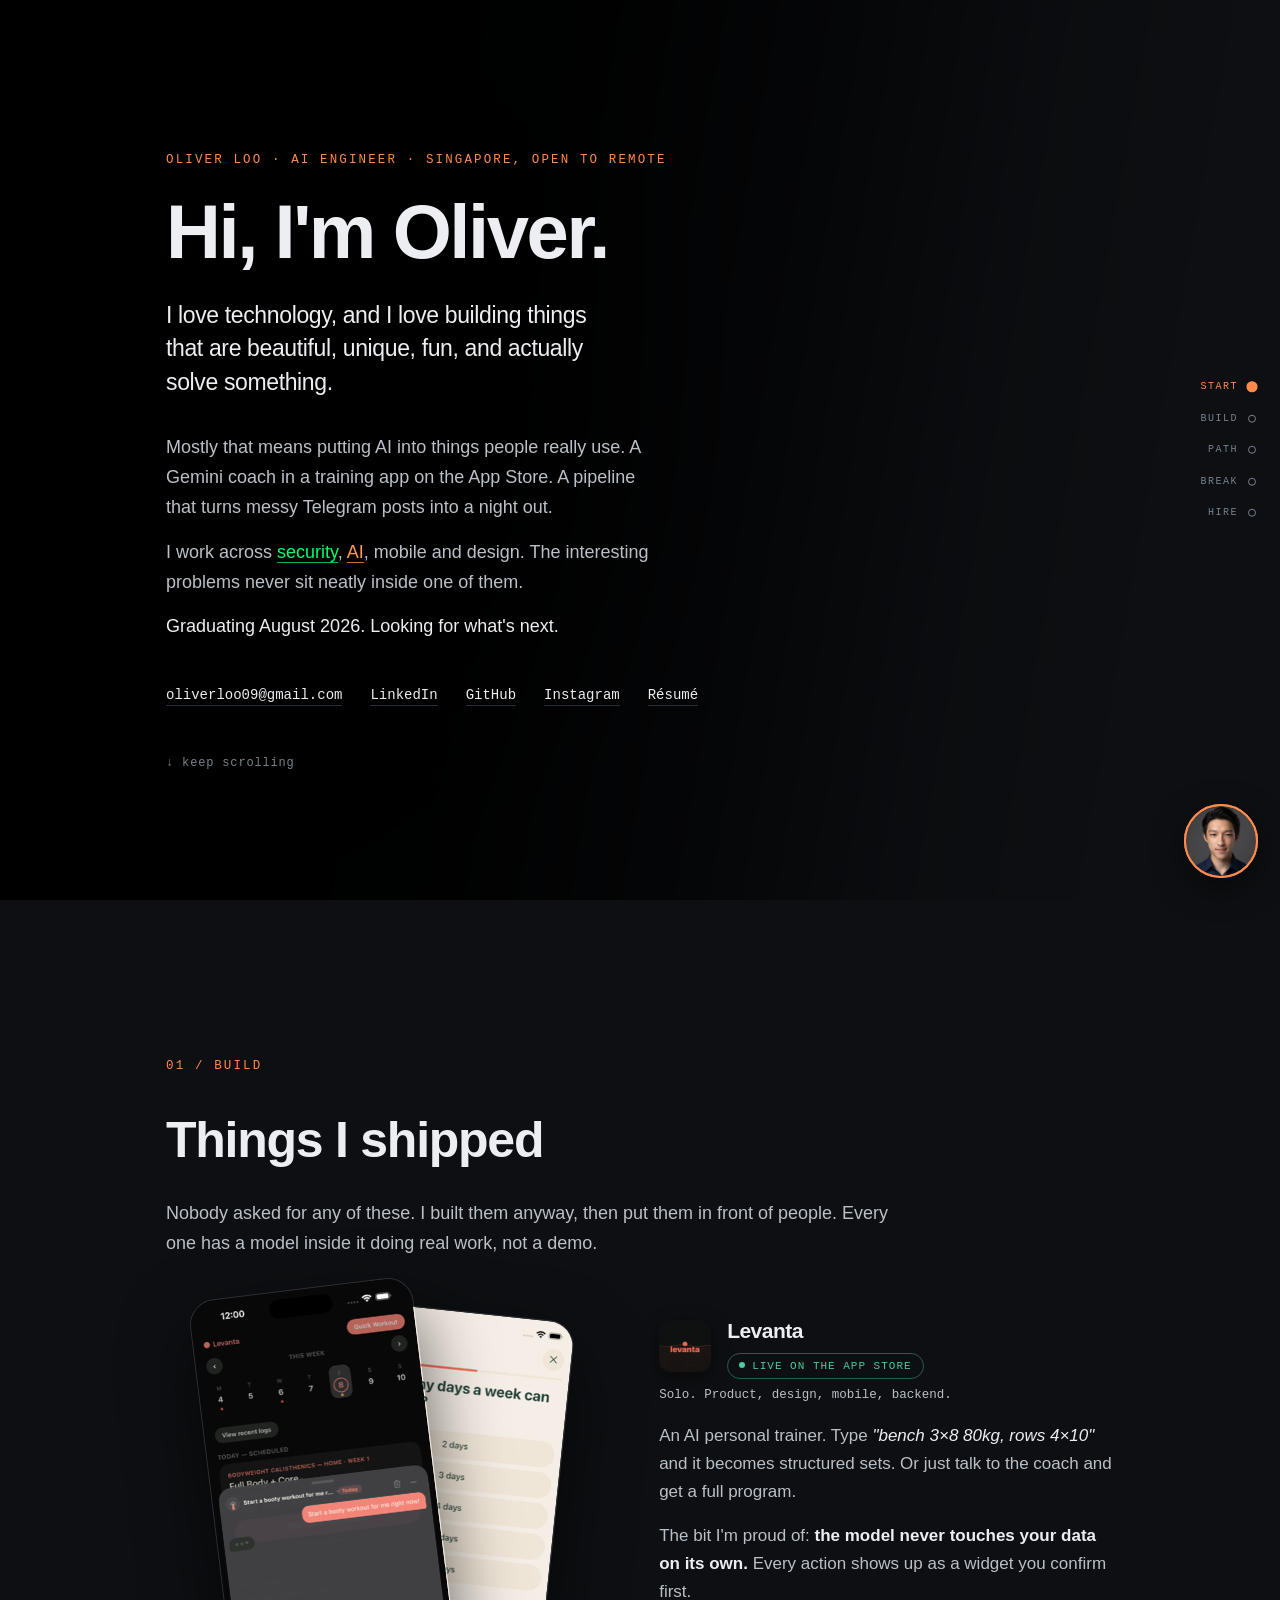
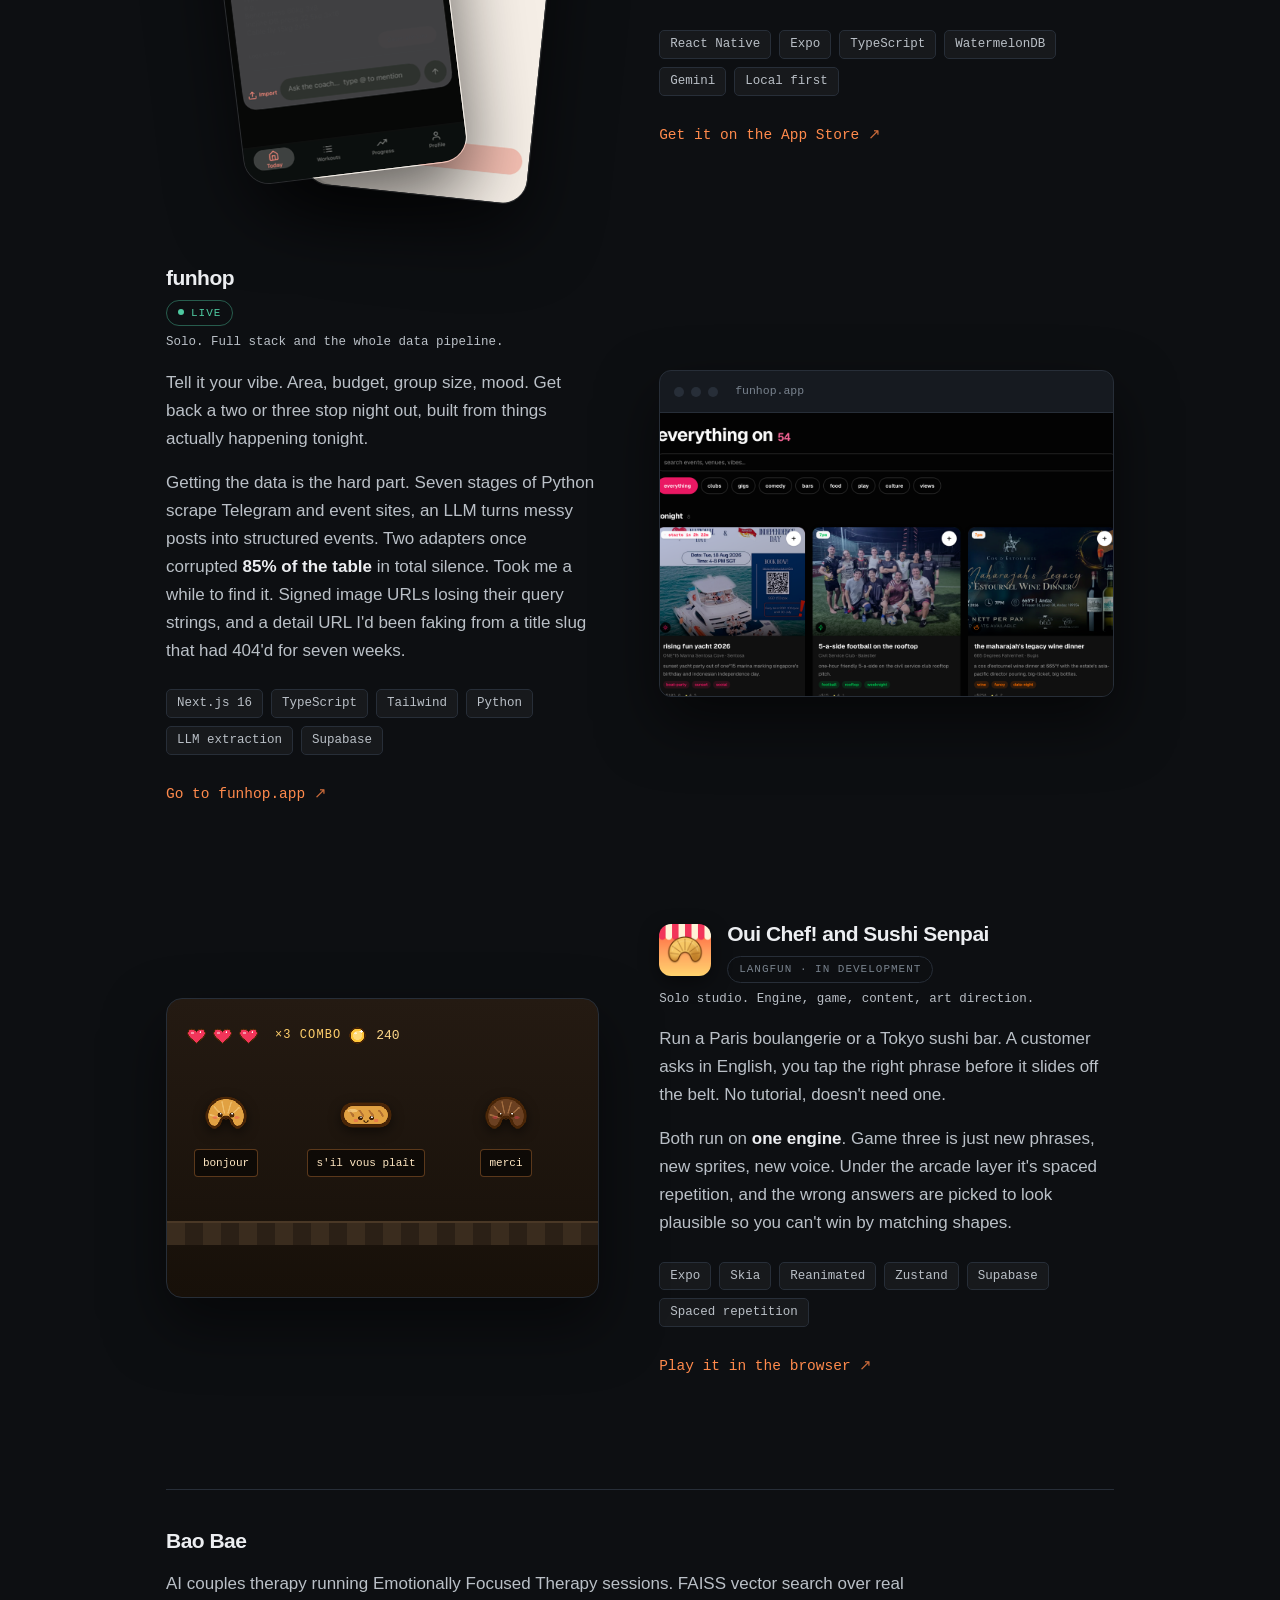
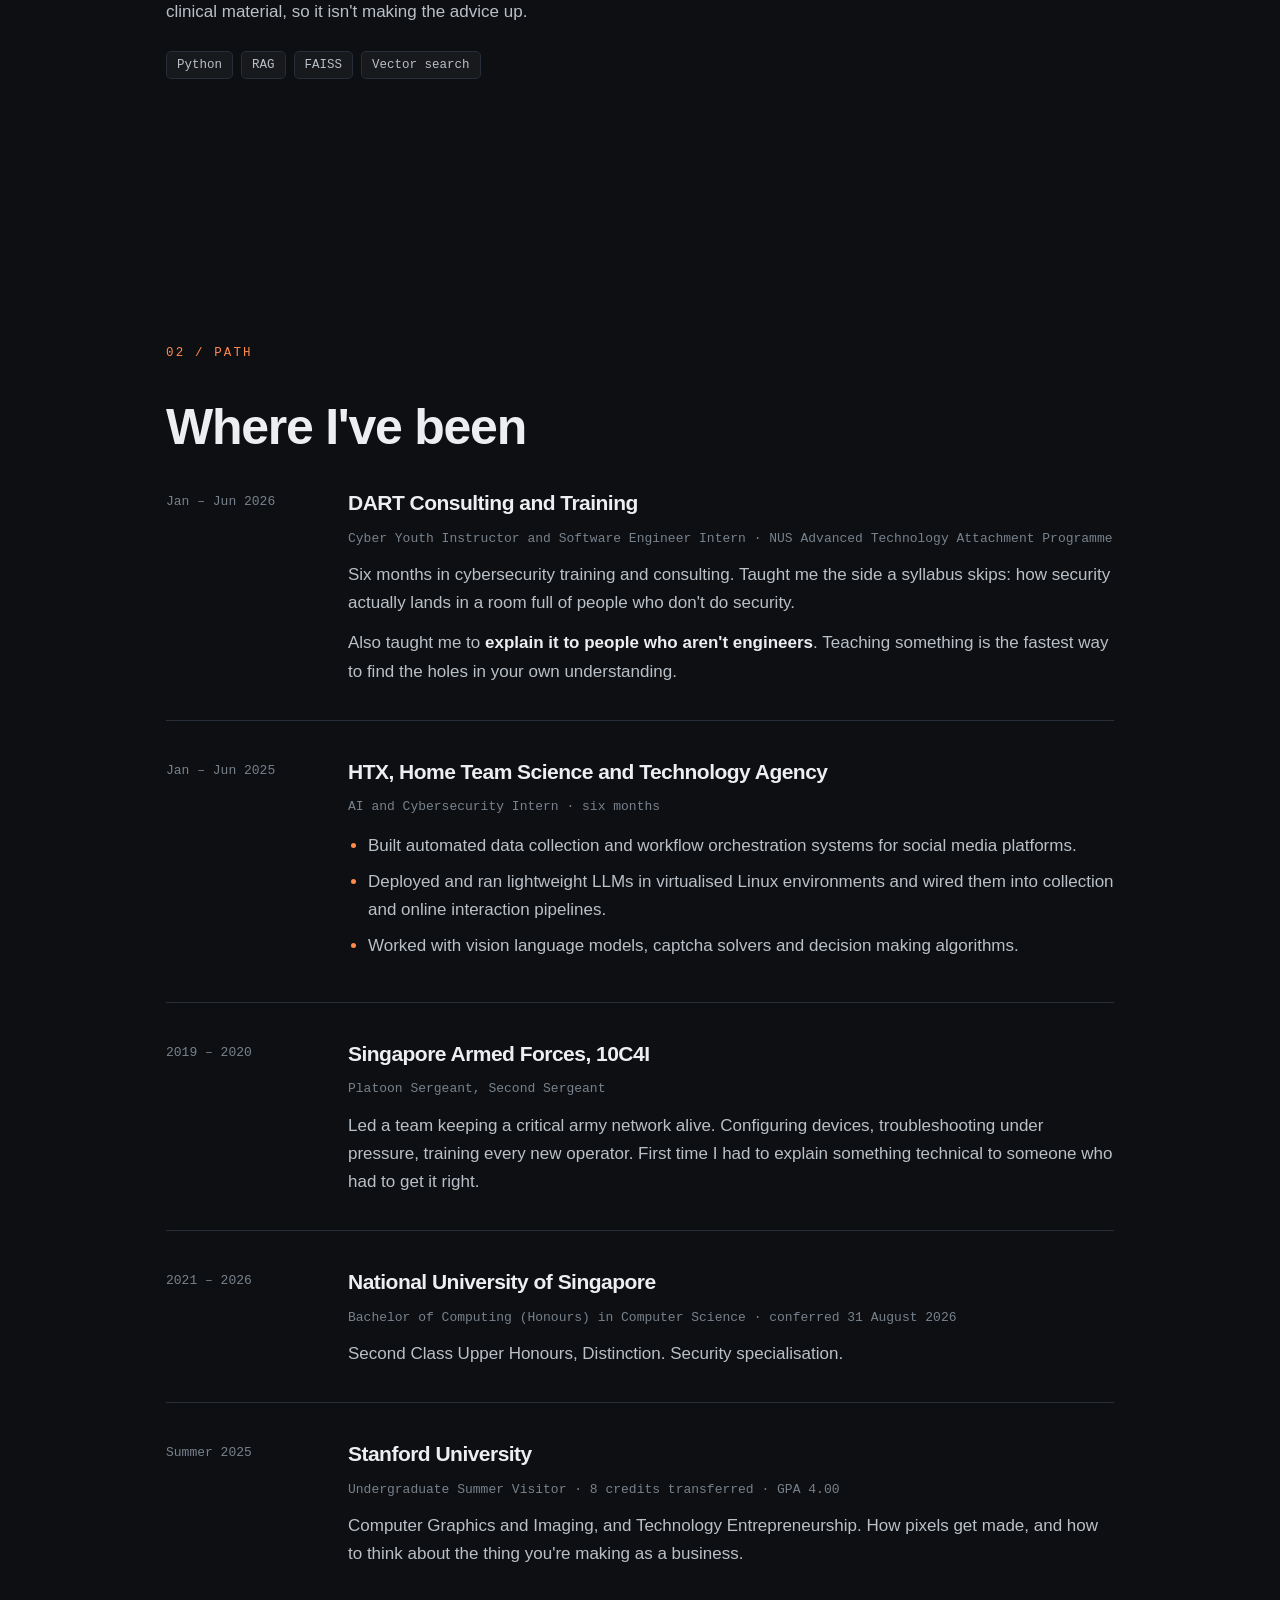
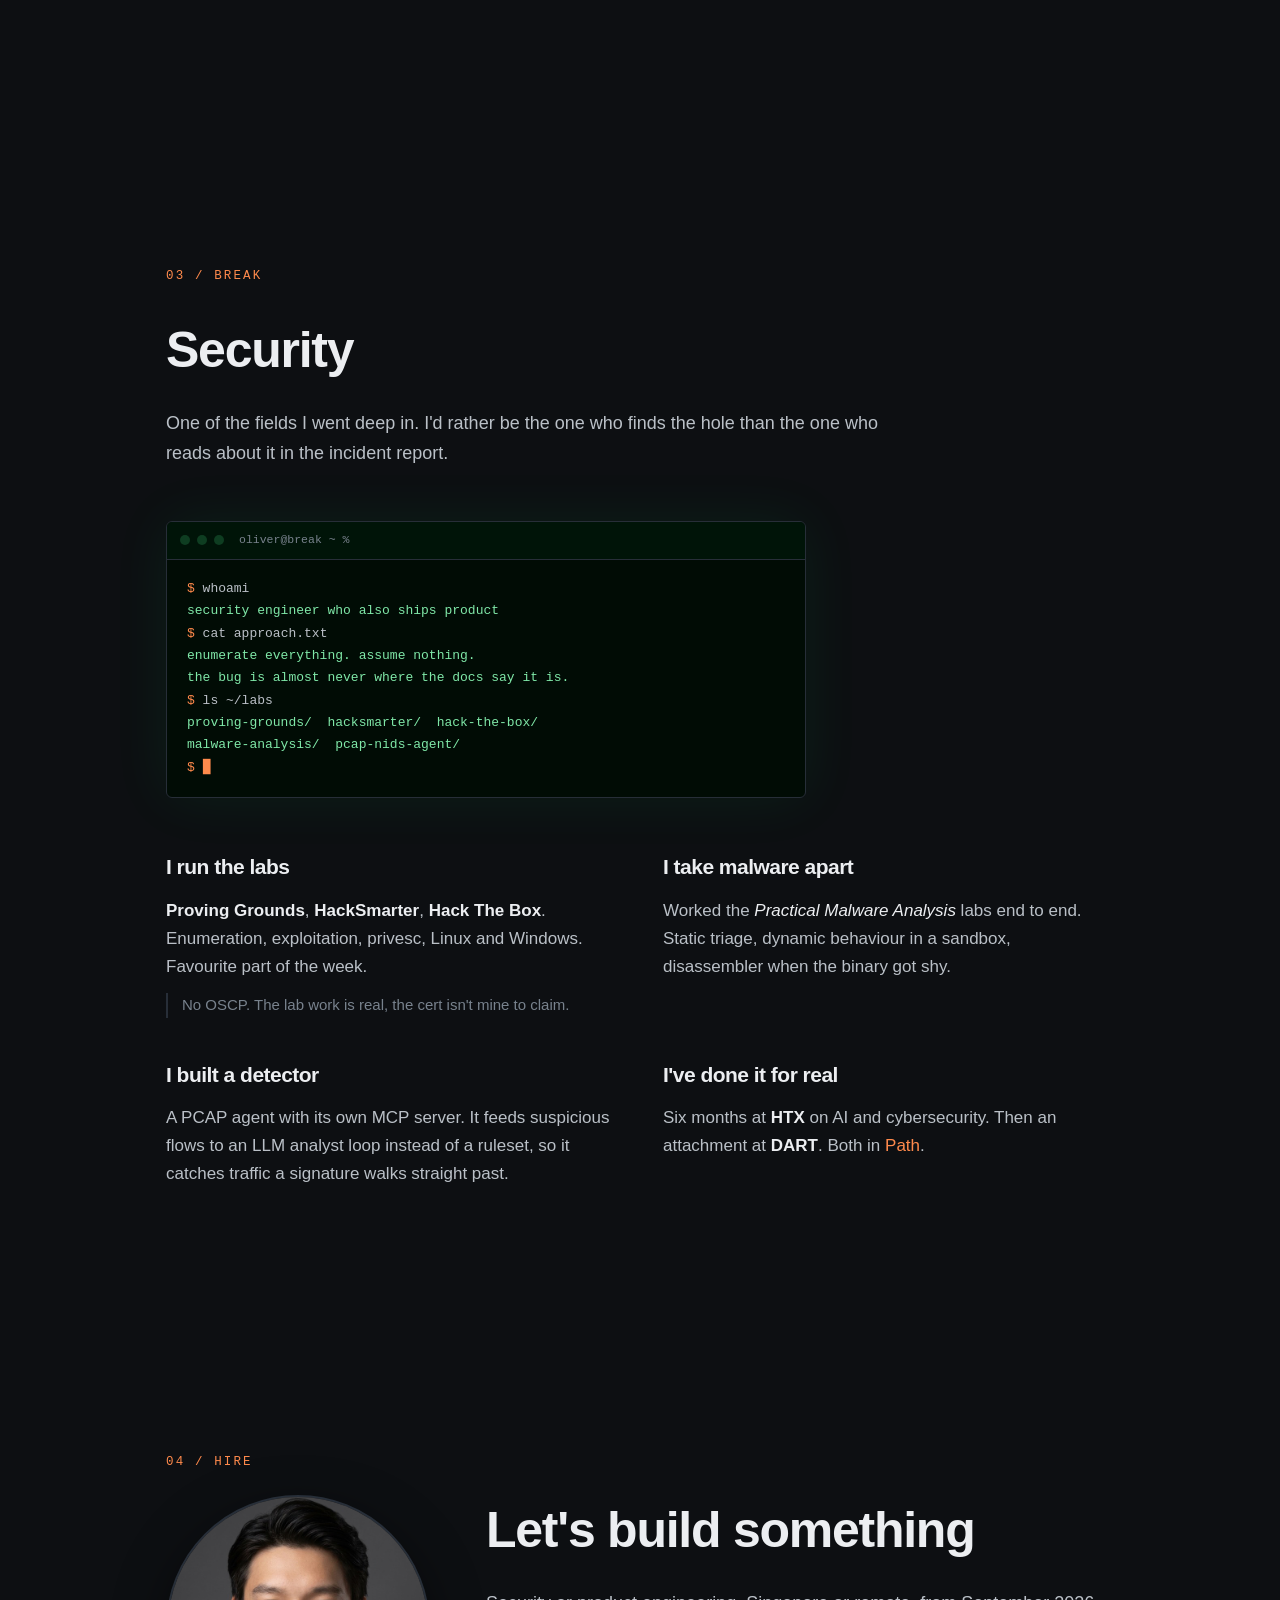
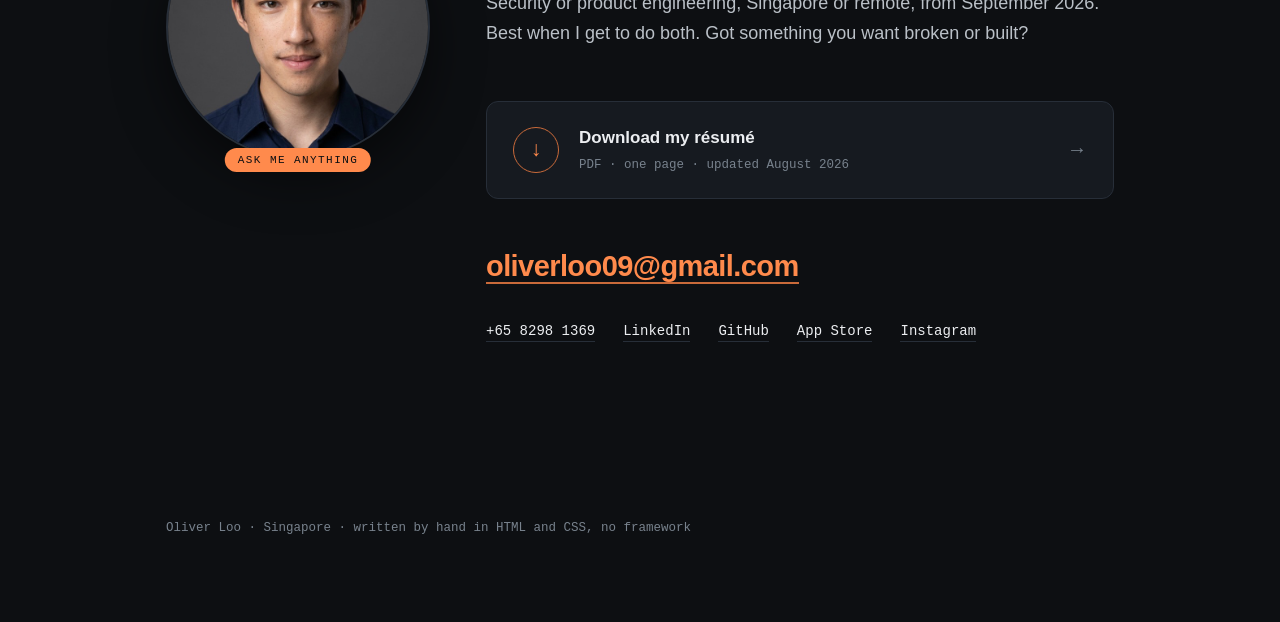
==== commit b5518014: "Remove the design section Takes out the section, its cloud renderer, its theme, its rail entry and i" ====
--- a/index.html
+++ b/index.html
@@ -30,7 +30,6 @@
     <li><a href="#build"  data-dot="build"><em>Build</em><span></span></a></li>
     <li><a href="#path"   data-dot="path"><em>Path</em><span></span></a></li>
     <li><a href="#break"  data-dot="break"><em>Break</em><span></span></a></li>
-    <li><a href="#feel"   data-dot="feel"><em>Feel</em><span></span></a></li>
     <li><a href="#hire"   data-dot="hire"><em>Hire</em><span></span></a></li>
   </ul>
 </nav>
@@ -55,7 +54,7 @@
       <p>
         I work across <a href="#break" class="w w-break">security</a>,
         <a href="#build" class="w w-build">AI</a>, mobile and
-        <a href="#feel" class="w w-feel">design</a>. The interesting problems
+        design. The interesting problems
         never sit neatly inside one of them.
       </p>
       <p class="punch">Graduating August 2026. Looking for what's next.</p>
@@ -363,33 +362,12 @@
 </section>
 
 <!-- ══════════ FEEL ══════════ -->
-<section class="section sec-feel" id="feel" data-theme="feel">
-  <div class="wrap feel-wrap">
-    <p class="eyebrow">04 / Feel</p>
-  </div>
-
-  <!-- Cloud over water. Everything here is raymarched: the sky, the
-       cloud, and its reflection in a surface that will not sit still. -->
-  <div class="ride" id="ride">
-    <div class="ride-stage">
-      <canvas class="cloud" id="cloud" aria-hidden="true"></canvas>
-      <div class="afloat">
-        <p class="afloat-body">
-          I play with physics, colour and light until a thing is fun to look at.
-          Beautiful is a feature. Eye-catching is a feature.
-        </p>
-      </div>
-    </div>
-  </div>
-
-</section>
-
 <!-- ══════════ PATH ══════════ -->
 
 <!-- ══════════ HIRE ══════════ -->
 <section class="section sec-hire" id="hire" data-theme="hire">
   <div class="wrap">
-    <p class="eyebrow reveal">05 / Hire</p>
+    <p class="eyebrow reveal">04 / Hire</p>
 
     <div class="hire-row">
       <button class="hire-face reveal" id="hireFace" aria-haspopup="dialog" aria-controls="chat">
@@ -468,6 +446,5 @@
 </div>
 
 <script src="script.js"></script>
-<script src="cloud.js"></script>
 </body>
 </html>
--- a/style.css
+++ b/style.css
@@ -18,7 +18,6 @@
 html[data-section="thesis"]{--bg:#0d0f12;--bg-2:#161a20;--line:#272e38;--text:#eceef1;--dim:#bac0c7;--faint:#78828d;--accent:#ff8a4c;--accent-2:#c96a3a;--radius:12px;--cosmos-op:1;   --cosmos-filter:grayscale(1) contrast(3.6) brightness(1.12);}
 html[data-section="break"] {--bg:#000;--bg-2:#020a05;--line:#0e3d21;--text:#ccffdb;--dim:#4fdd88;--faint:#308a56;--accent:#00ff70;--accent-2:#00b74f;--radius:2px;--cosmos-op:.34; --cosmos-filter:grayscale(1) contrast(3.8) brightness(1.05) sepia(1) hue-rotate(72deg) saturate(6);}
 html[data-section="build"] {--bg:#14110d;--bg-2:#1e1913;--line:#342b21;--text:#f4eee5;--dim:#c9c0b4;--faint:#8d806f;--accent:#ff9b4a;--accent-2:#cc7530;--radius:16px;--cosmos-op:.42; --cosmos-filter:grayscale(1) contrast(3.5) brightness(1.05) sepia(.9) hue-rotate(-18deg) saturate(3);}
-html[data-section="feel"]  {--bg:#061220;--bg-2:#0a1a2c;--line:#1d3145;--text:#f2f6fb;--dim:#b8c6d6;--faint:#7a8ea3;--accent:#ff9f5a;--accent-2:#c9743a;--radius:0;--cosmos-op:0;--cosmos-filter:grayscale(1) contrast(3.4) brightness(1);}
 html[data-section="path"]  {--bg:#0b1017;--bg-2:#121924;--line:#22303f;--text:#e5ebf2;--dim:#b7c1cd;--faint:#728395;--accent:#68a8ff;--accent-2:#4a80c9;--radius:10px;--cosmos-op:.46; --cosmos-filter:grayscale(1) contrast(3.5) brightness(1.05) sepia(.75) hue-rotate(175deg) saturate(3.4);}
 html[data-section="hire"]  {--bg:#110d09;--bg-2:#1c160f;--line:#38291c;--text:#f7f0e7;--dim:#c9bdaf;--faint:#8c7e70;--accent:#ffb066;--accent-2:#d1843f;--radius:14px;--cosmos-op:.5;  --cosmos-filter:grayscale(1) contrast(3.5) brightness(1.1) sepia(.95) hue-rotate(-8deg) saturate(2.6);}
 
@@ -82,7 +81,6 @@
   50%    {filter:var(--cosmos-filter) brightness(1.32) contrast(1.12)}
 }
 
-
 /* Text sits on the left, so the scrim is a wipe rather than a vignette:
    near-solid under the copy, clearing where the globe should read. */
 /* The horizon rises into frame and takes over from the globe. Same
@@ -143,7 +141,6 @@
 .thesis-statement .w{border-bottom:3px solid var(--accent-2);padding-bottom:1px}
 .w-break{color:#00ff70;border-bottom-color:#00b74f!important}
 .w-build{color:#ff9b4a;border-bottom-color:#cc7530!important}
-.w-feel{color:#e0745a;border-bottom-color:#c02a1c!important}
 
 .lede{max-width:29em;margin:0 0 38px}
 .lede p{font-size:clamp(16px,1.85vw,18px);line-height:1.66;color:var(--dim);margin:0 0 15px;
@@ -281,47 +278,6 @@
 .strip h3{margin-bottom:12px}
 .strip p{color:var(--dim);max-width:44em;margin:0}
 
-/* ═══════ FEEL — cloud over water ═══════ */
-
-.sec-feel{background:var(--bg);padding:clamp(64px,9vw,96px) 0 clamp(64px,9vw,96px)}
-.spray-defs{position:absolute}
-.feel-wrap{display:block}
-.sec-feel .eyebrow{color:var(--accent);margin-bottom:26px}
-
-.ride{position:relative;height:100vh;min-height:560px}
-.ride-stage{position:relative;height:100%;overflow:hidden;background:transparent}
-
-/* The scene fades in and out at its own edges rather than sitting in a
-   bordered box, so the design section arrives as a dissolve out of the
-   page instead of a panel switching on. */
-.cloud{position:absolute;inset:0;width:100%;height:100%;display:block;
-  -webkit-mask-image:linear-gradient(180deg,transparent 0%,#000 16%,#000 82%,transparent 100%);
-  mask-image:linear-gradient(180deg,transparent 0%,#000 16%,#000 82%,transparent 100%)}
-
-/* The copy sits on the waterline. Apple-clean type: system sans, tight
-   tracking, no brutalist furniture around it. */
-.afloat{position:absolute;left:50%;top:58%;transform:translateX(-50%);
-  width:min(760px,calc(100% - 56px));text-align:center;z-index:2;
-  animation:bob 7s ease-in-out infinite}
-@keyframes bob{0%,100%{transform:translateX(-50%) translateY(0)}
-                50%{transform:translateX(-50%) translateY(-9px)}}
-
-
-.afloat.rain   78% {transform:translateY(8px) scaleY(.9)}
-  100%{transform:translateY(0) scaleY(1);opacity:1}
-}
-.afloat.rain .afloat-body{animation:surface 1.2s var(--ease) .12s backwards}
-@keyframes surface{from{opacity:0;transform:translateY(16px)}to{opacity:1;transform:none}}
-.afloat-body{font-family:var(--sans);font-weight:400;
-  font-size:clamp(15.5px,1.9vw,21px);line-height:1.5;letter-spacing:-.011em;
-  color:rgba(251,251,253,.74);margin:0 auto;max-width:34em;
-  text-shadow:0 2px 30px rgba(0,0,0,.6)}
-
-@media (max-width:620px){
-  .afloat{top:56%}
-  }
-@media (prefers-reduced-motion:reduce){ .afloat{animation:none} }
-
 /* ═══════ PATH ═══════ */
 .entry{display:grid;grid-template-columns:150px 1fr;gap:32px;padding:34px 0;border-top:1px solid var(--line)}
 .entry:first-of-type{border-top:0;padding-top:0}
@@ -399,7 +355,6 @@
 .thesis-sub{font-size:clamp(17.5px,2.3vw,23px);font-weight:450;letter-spacing:-.016em;
   line-height:1.45;margin:0 0 34px;max-width:19em;color:var(--text)}
 
-
 /* ═══════ avatar + chat ═══════ */
 
 .avatar{position:fixed;left:0;top:0;z-index:60;
@@ -411,7 +366,6 @@
   box-shadow:0 10px 34px rgba(0,0,0,.45);
   transition:transform .25s var(--ease),border-color var(--swap) var(--ease),
              background-color var(--swap) var(--ease)}
-
 
 .avatar-shot{position:absolute;inset:0;border-radius:50%;overflow:hidden;display:none}
 /* Two stacked layers: the incoming persona fades up over the outgoing
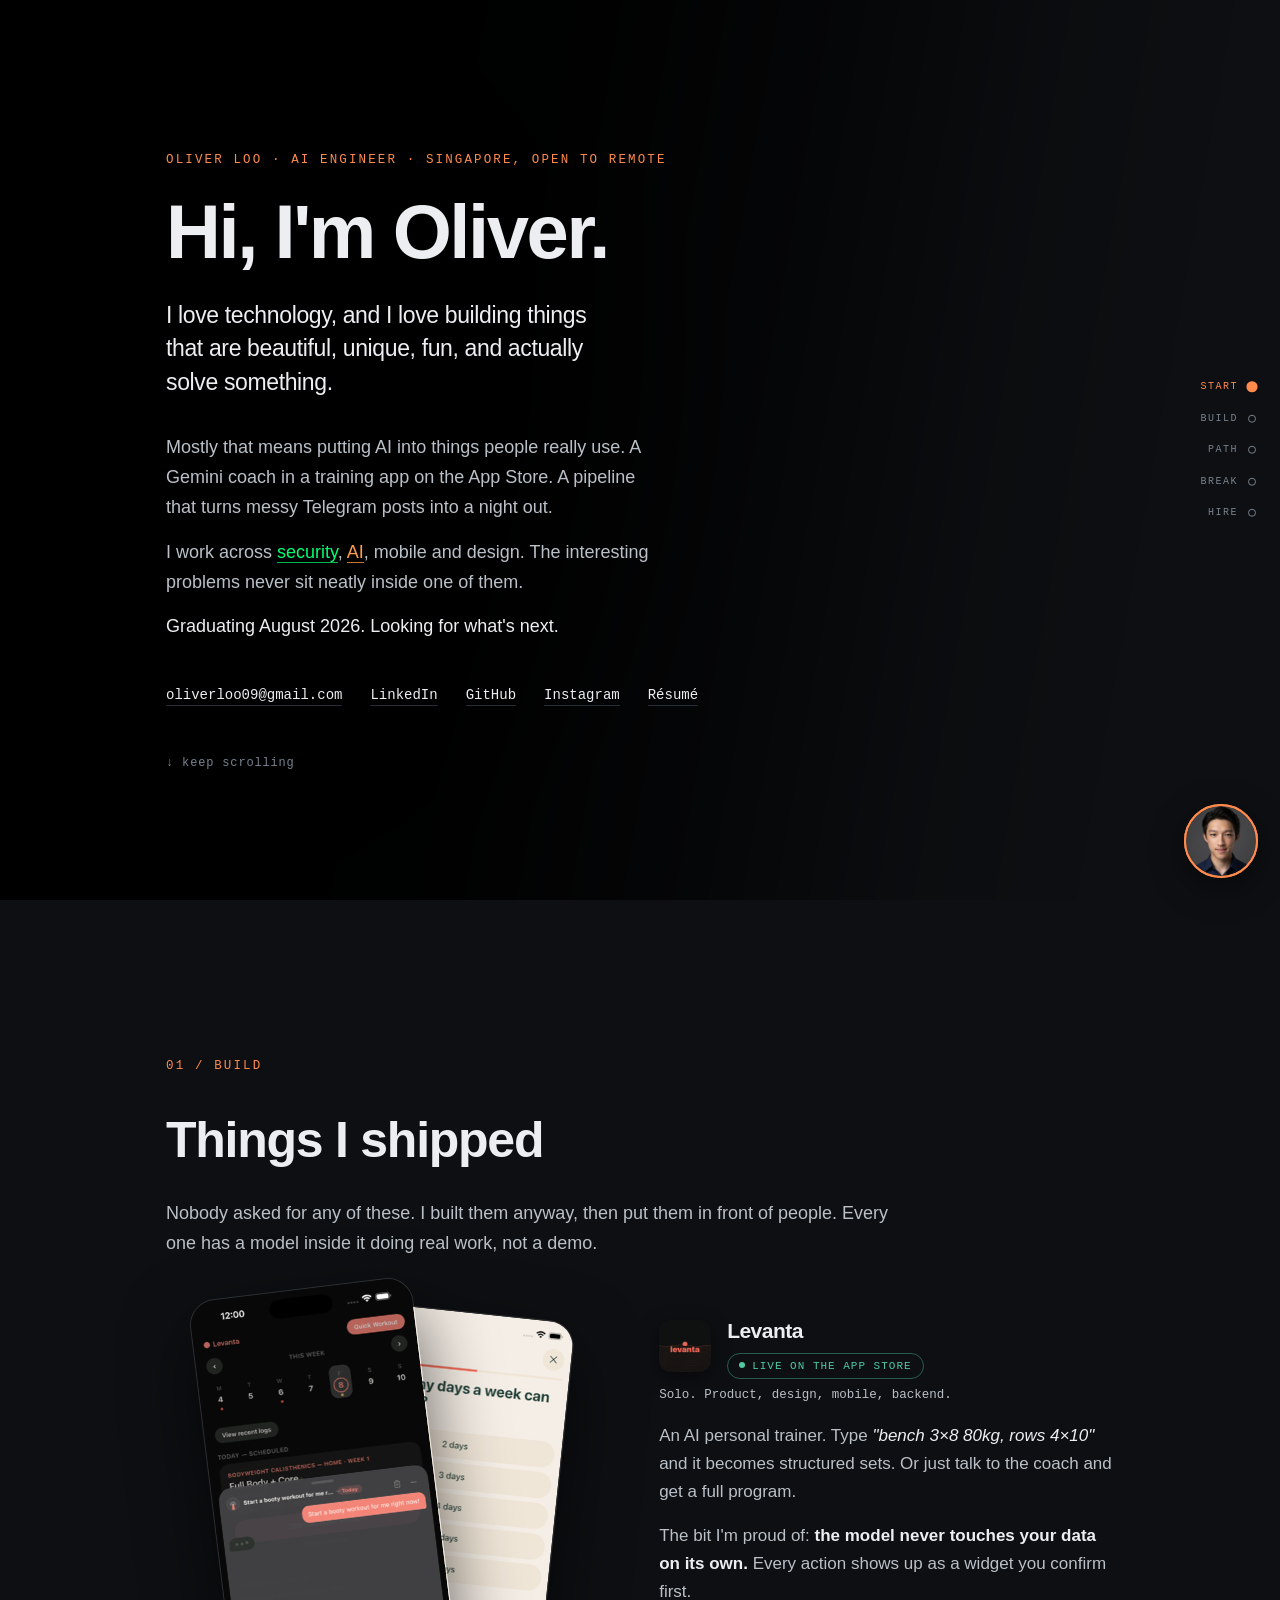
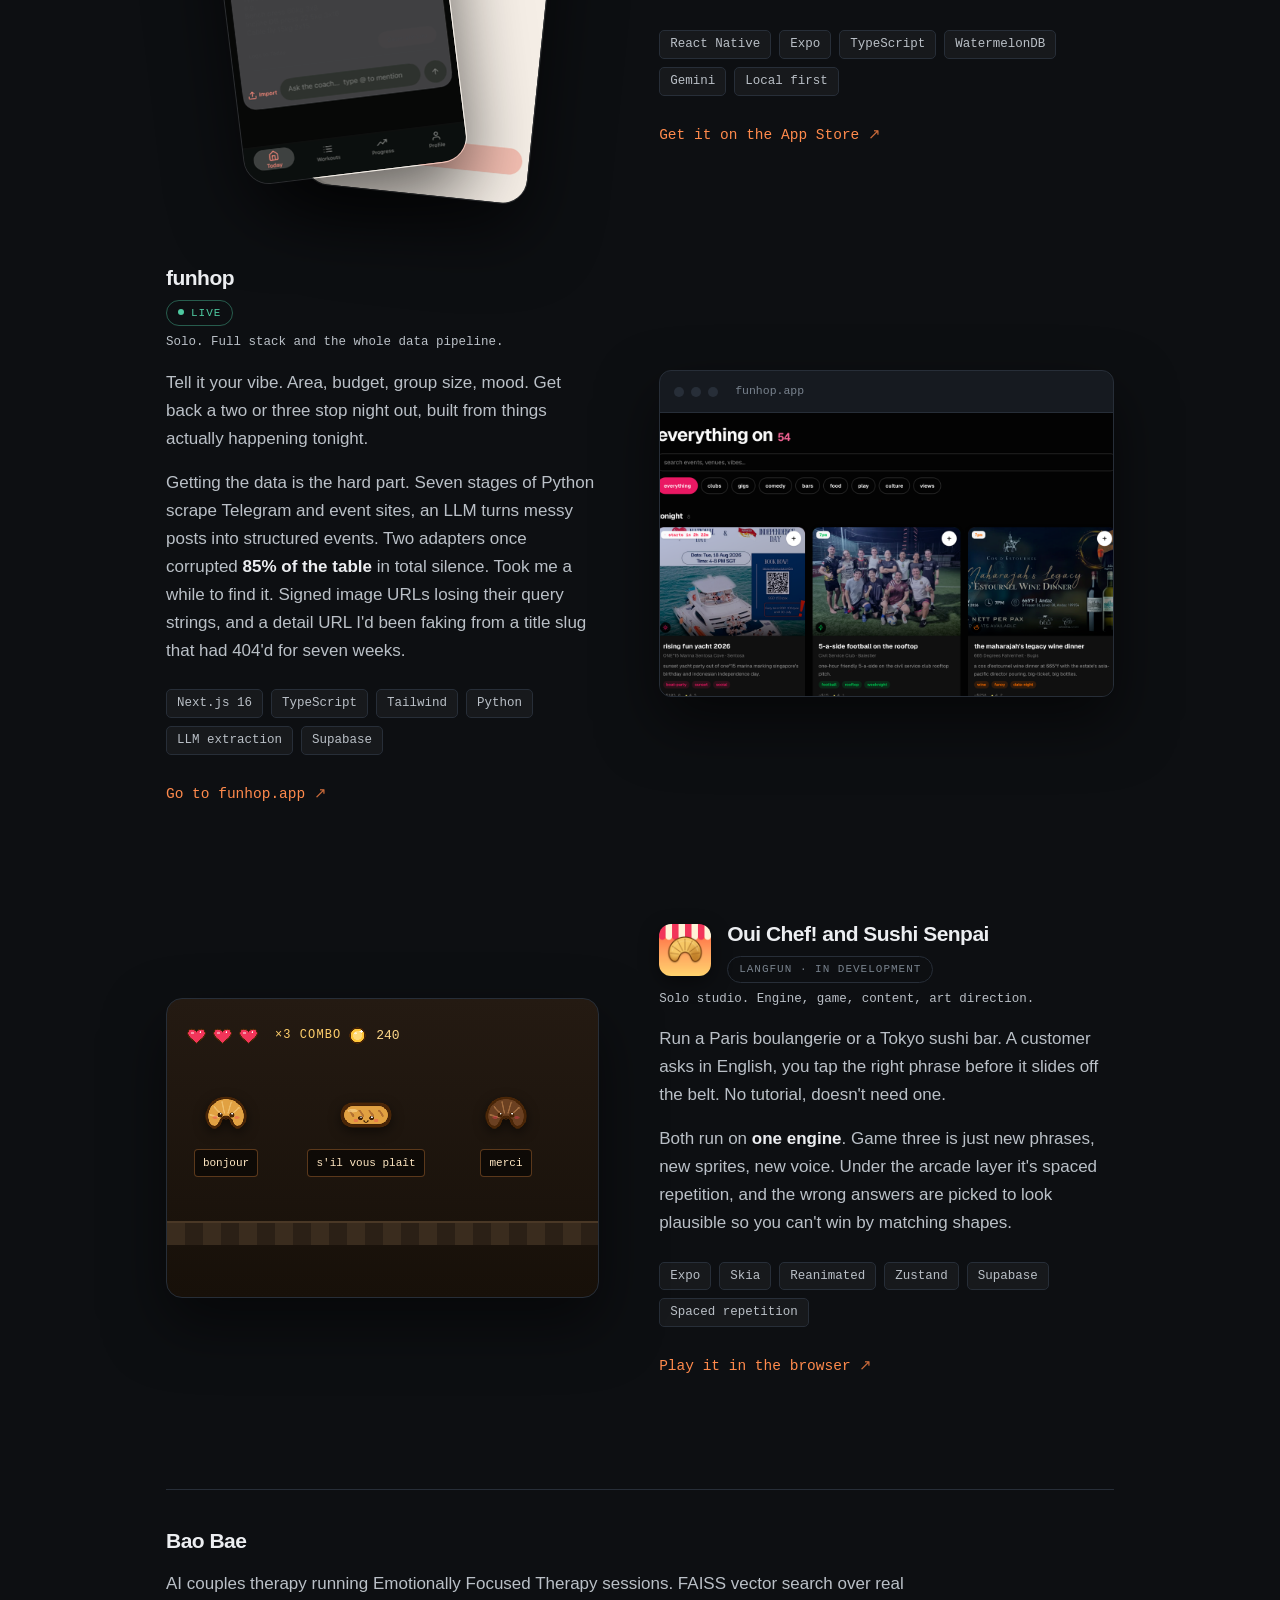
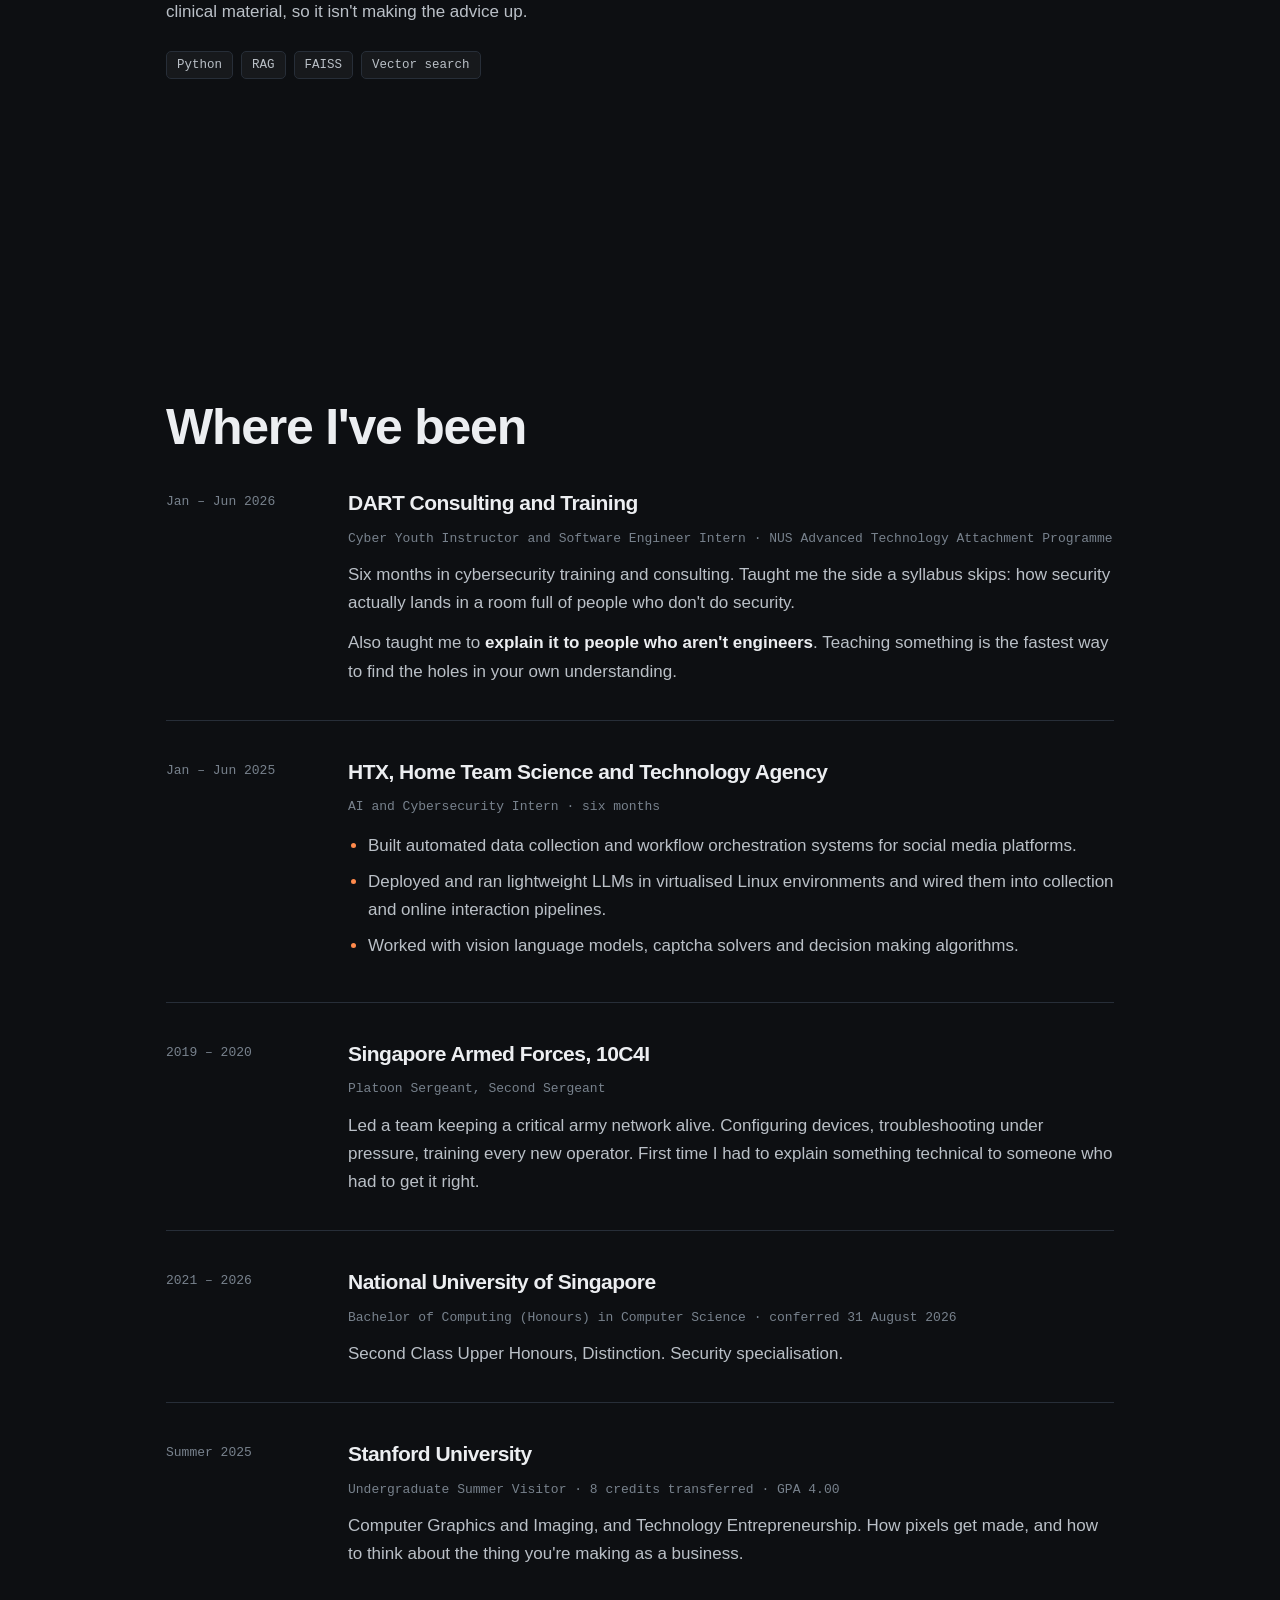
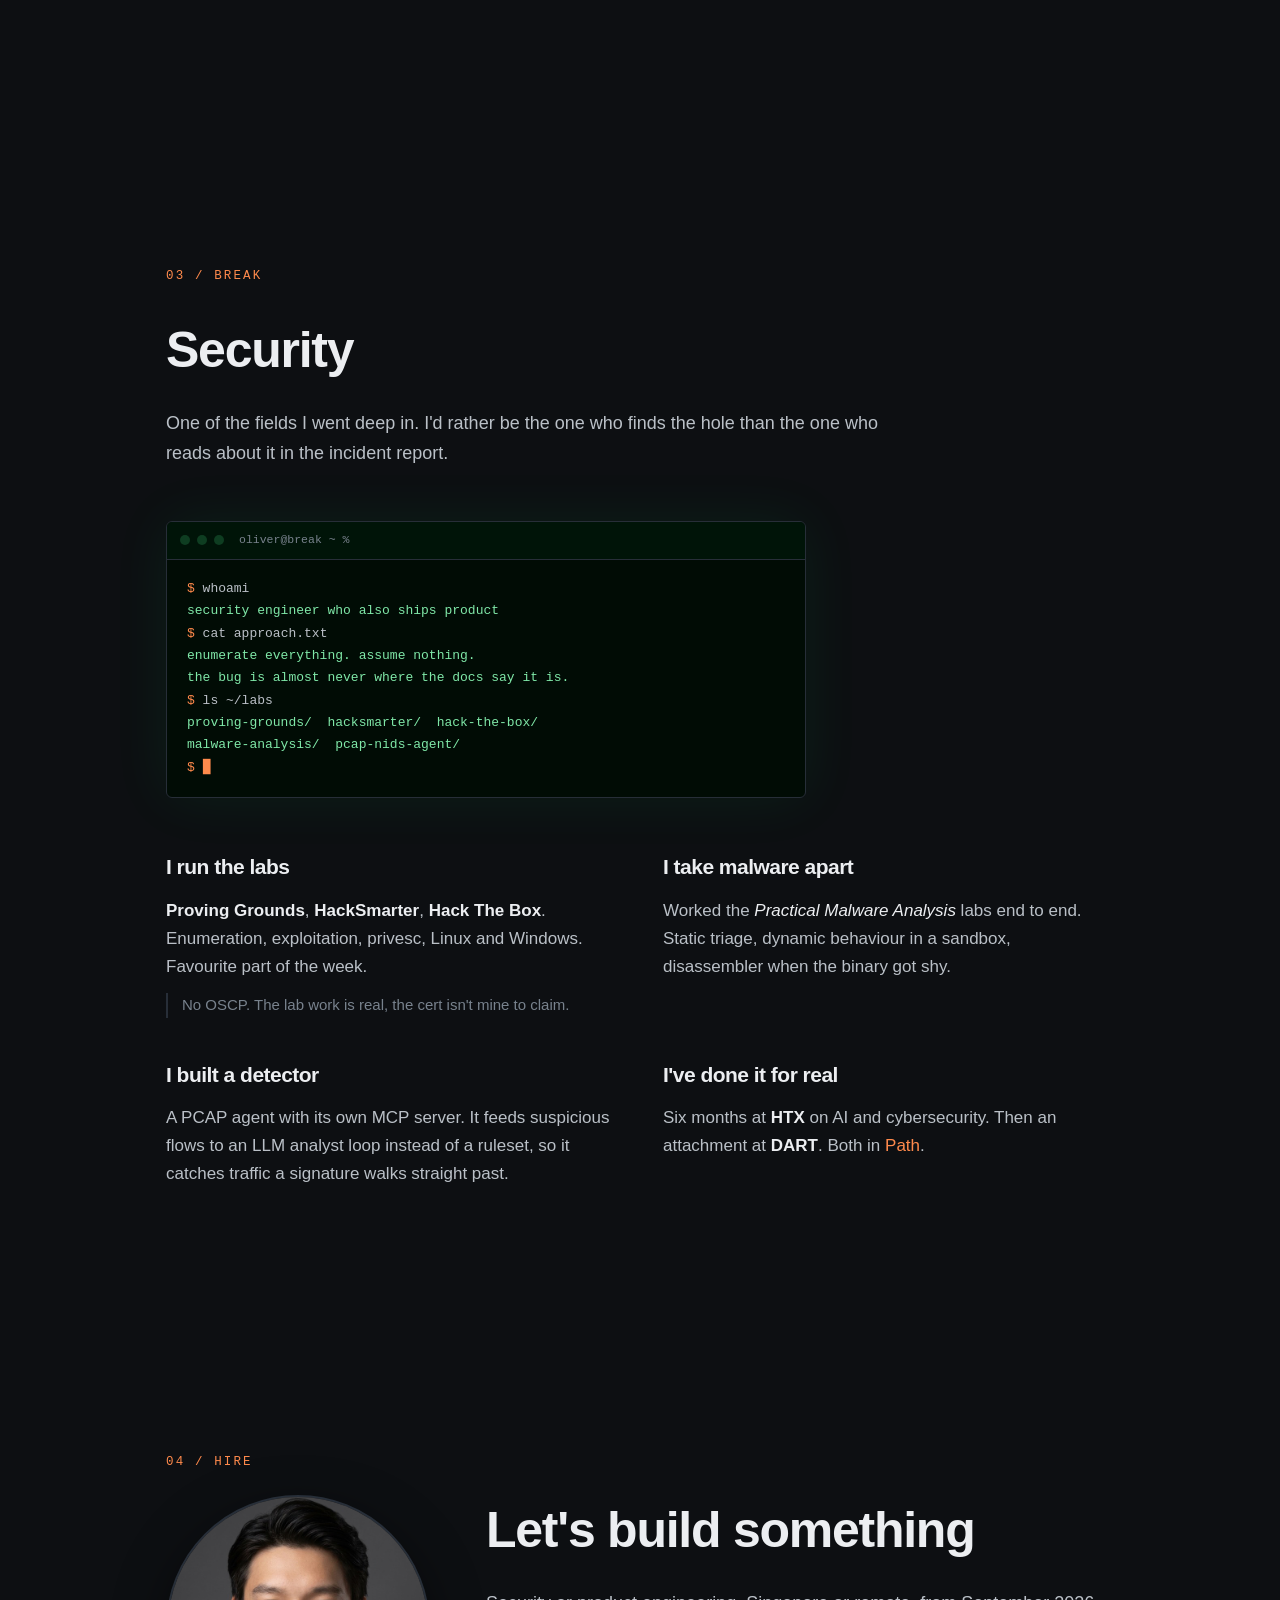
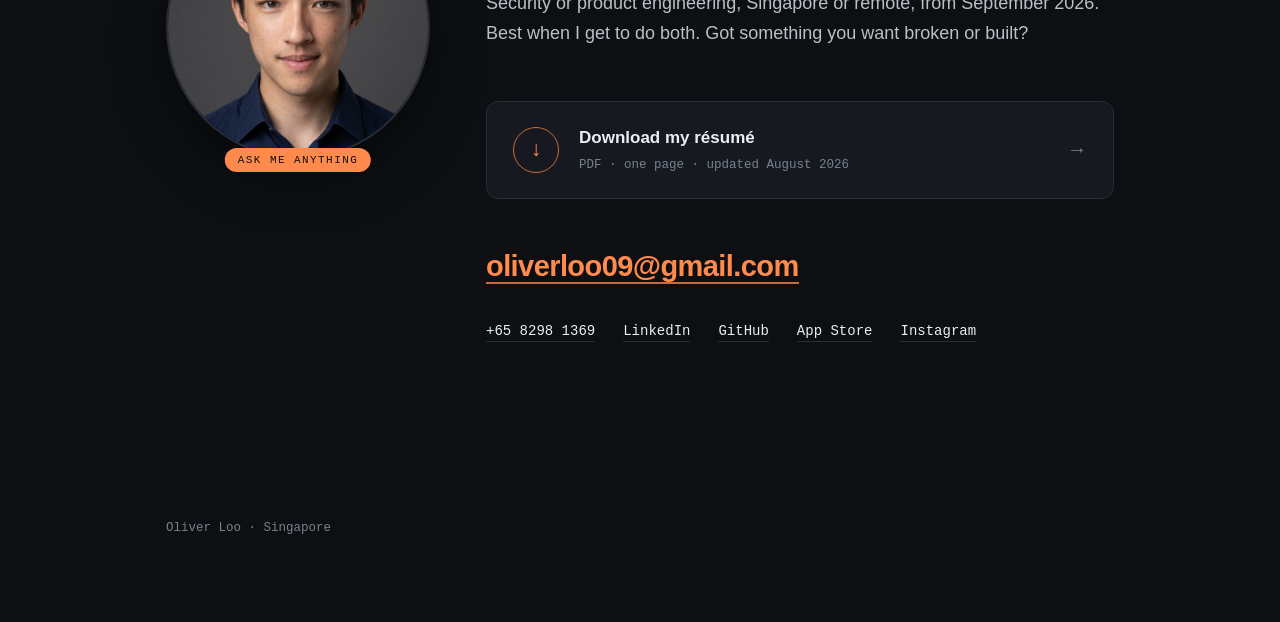
==== commit 8db164d3: "Trim the footer to name and location Co-Authored-By: Claude Opus 5 <noreply@anthropic.com>" ====
--- a/index.html
+++ b/index.html
@@ -407,7 +407,7 @@
 </main>
 
 <footer>
-  <div class="wrap"><p>Oliver Loo · Singapore · written by hand in HTML and CSS, no framework</p></div>
+  <div class="wrap"><p>Oliver Loo · Singapore</p></div>
 </footer>
 
 <!-- Avatar. Swaps per section; drop files into assets/avatar/ and it
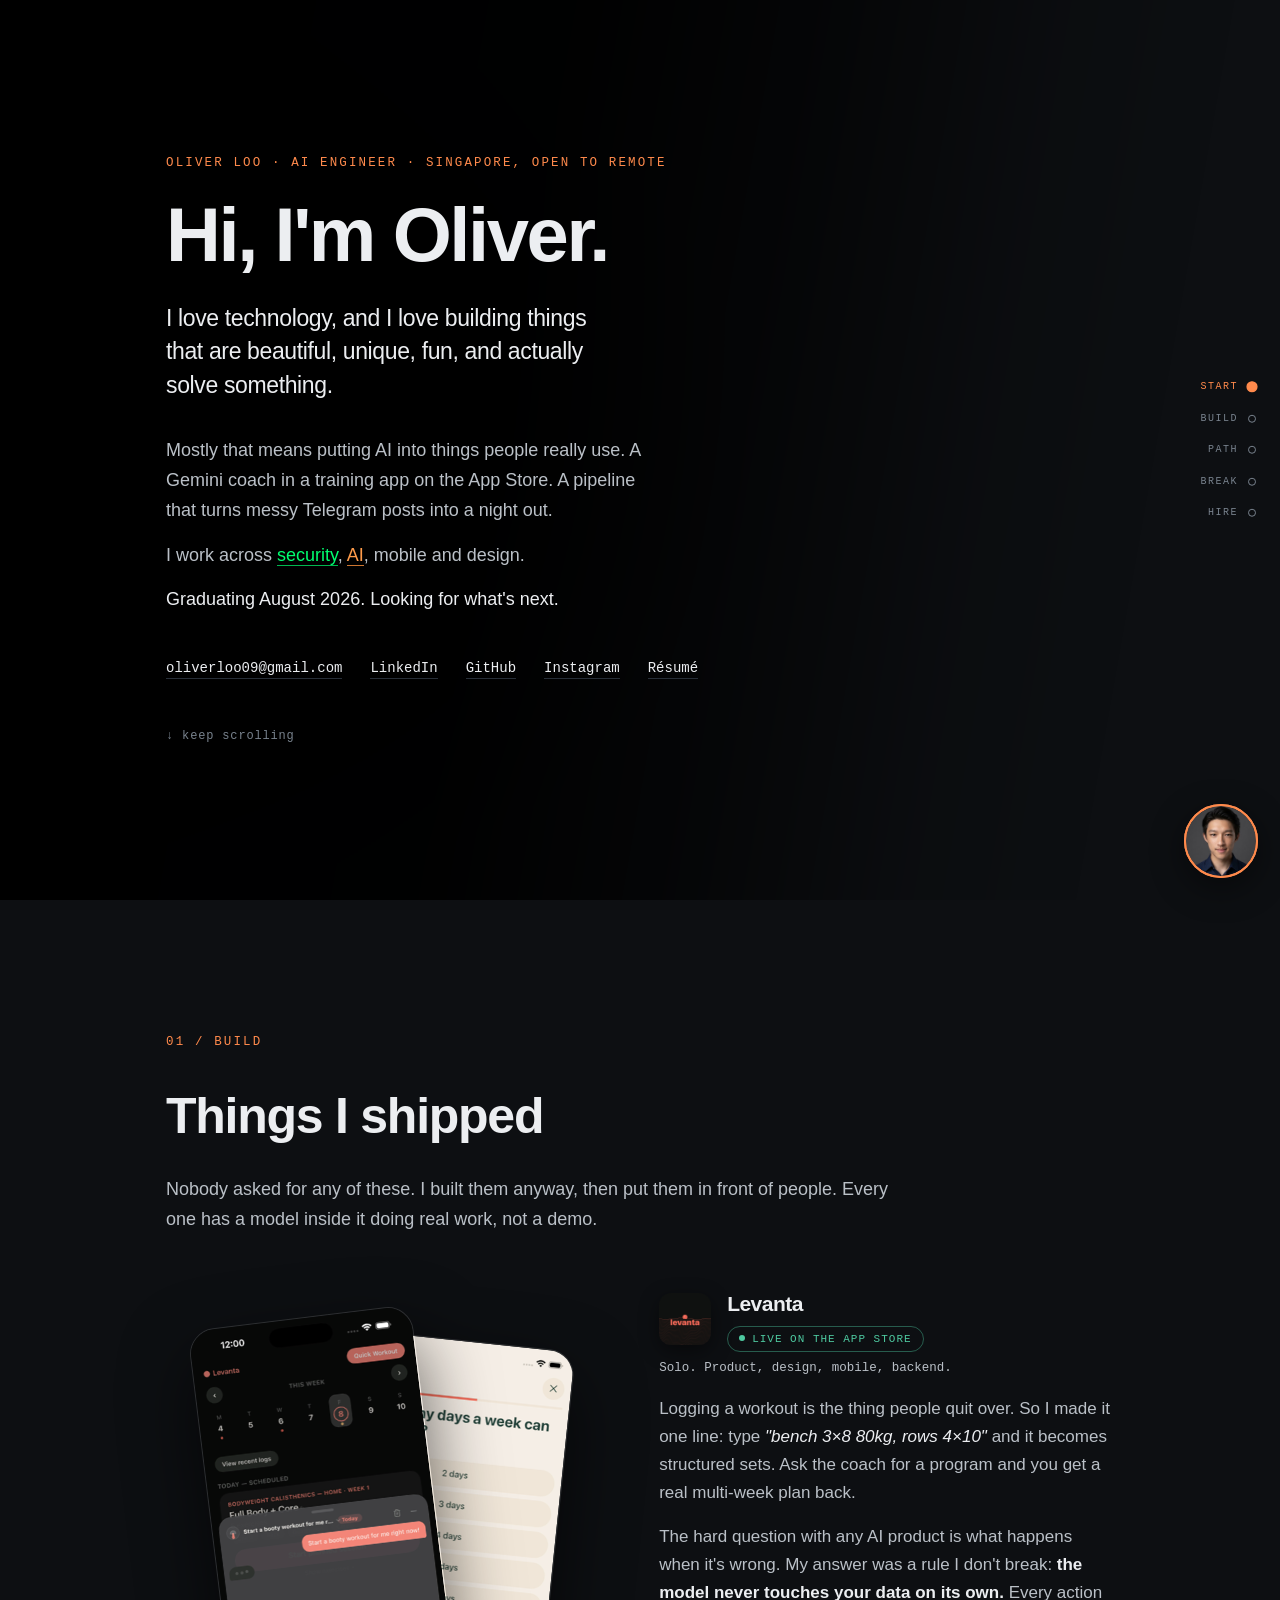
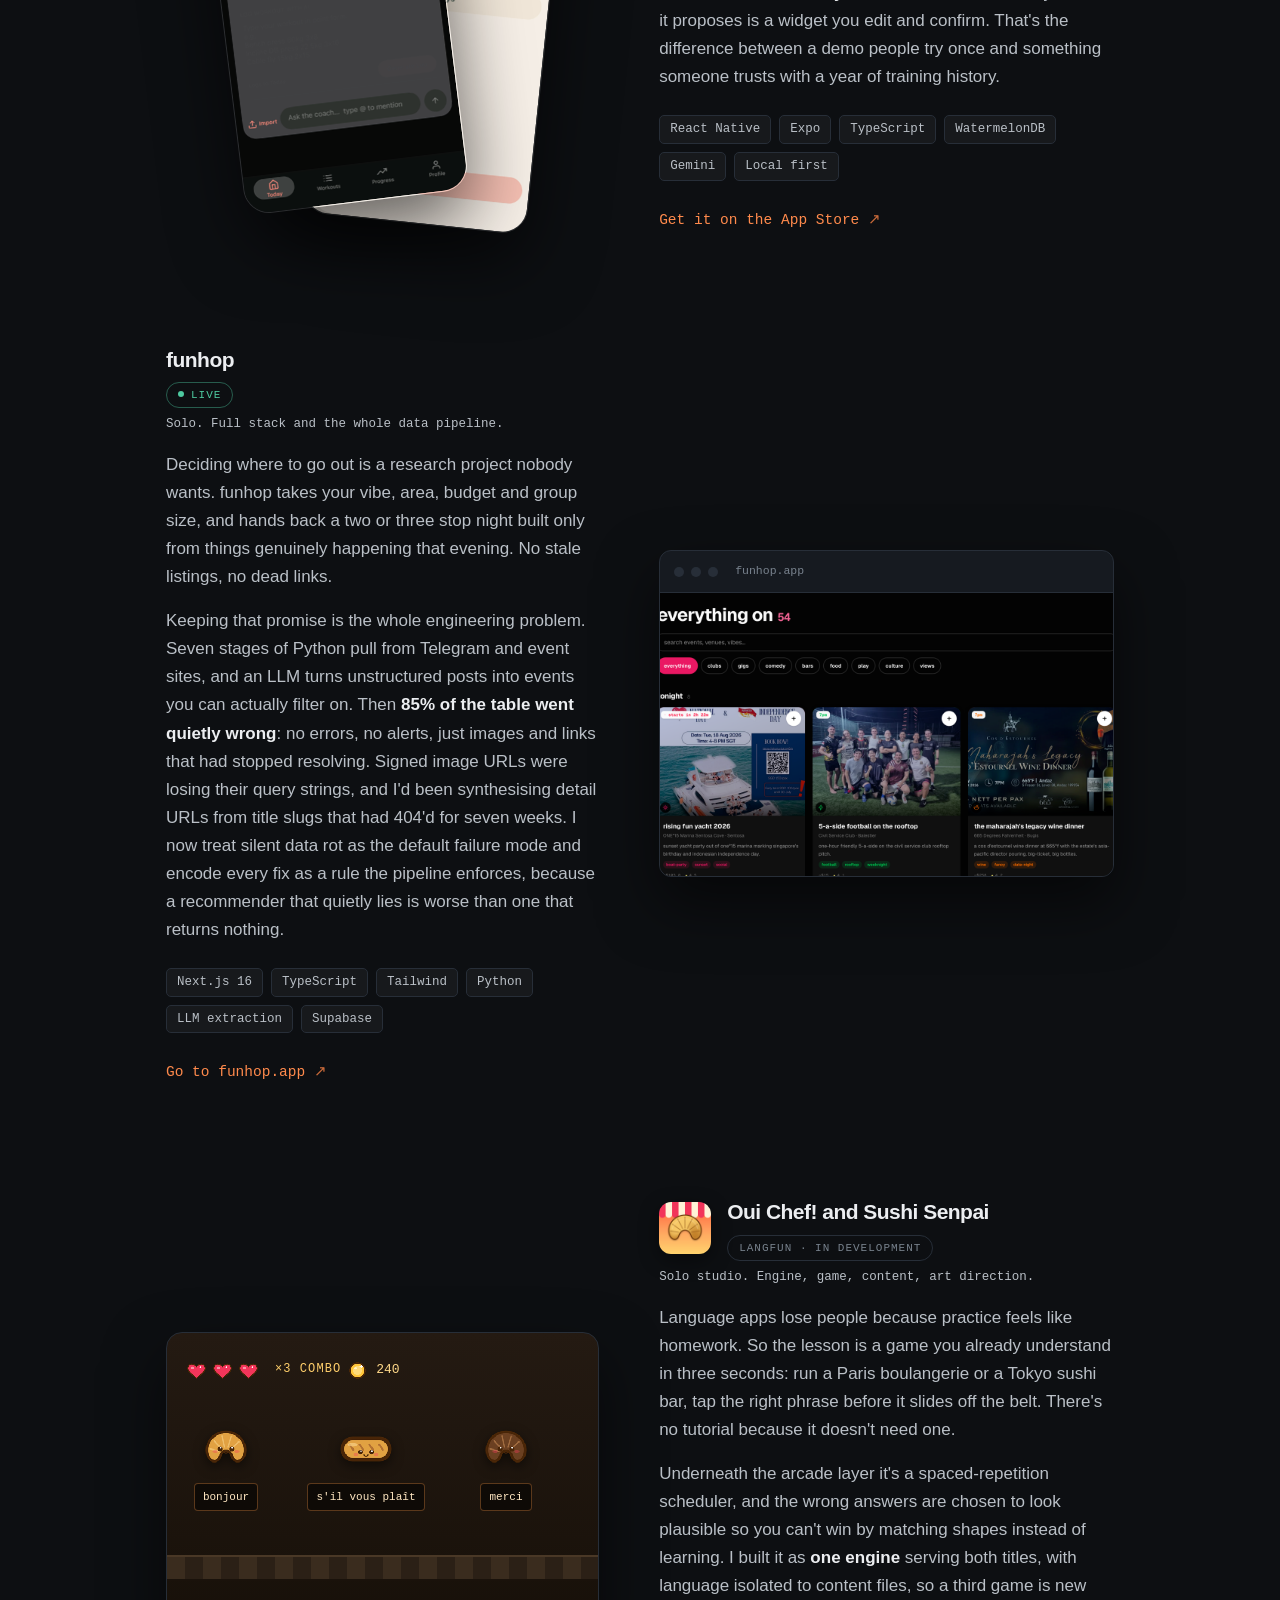
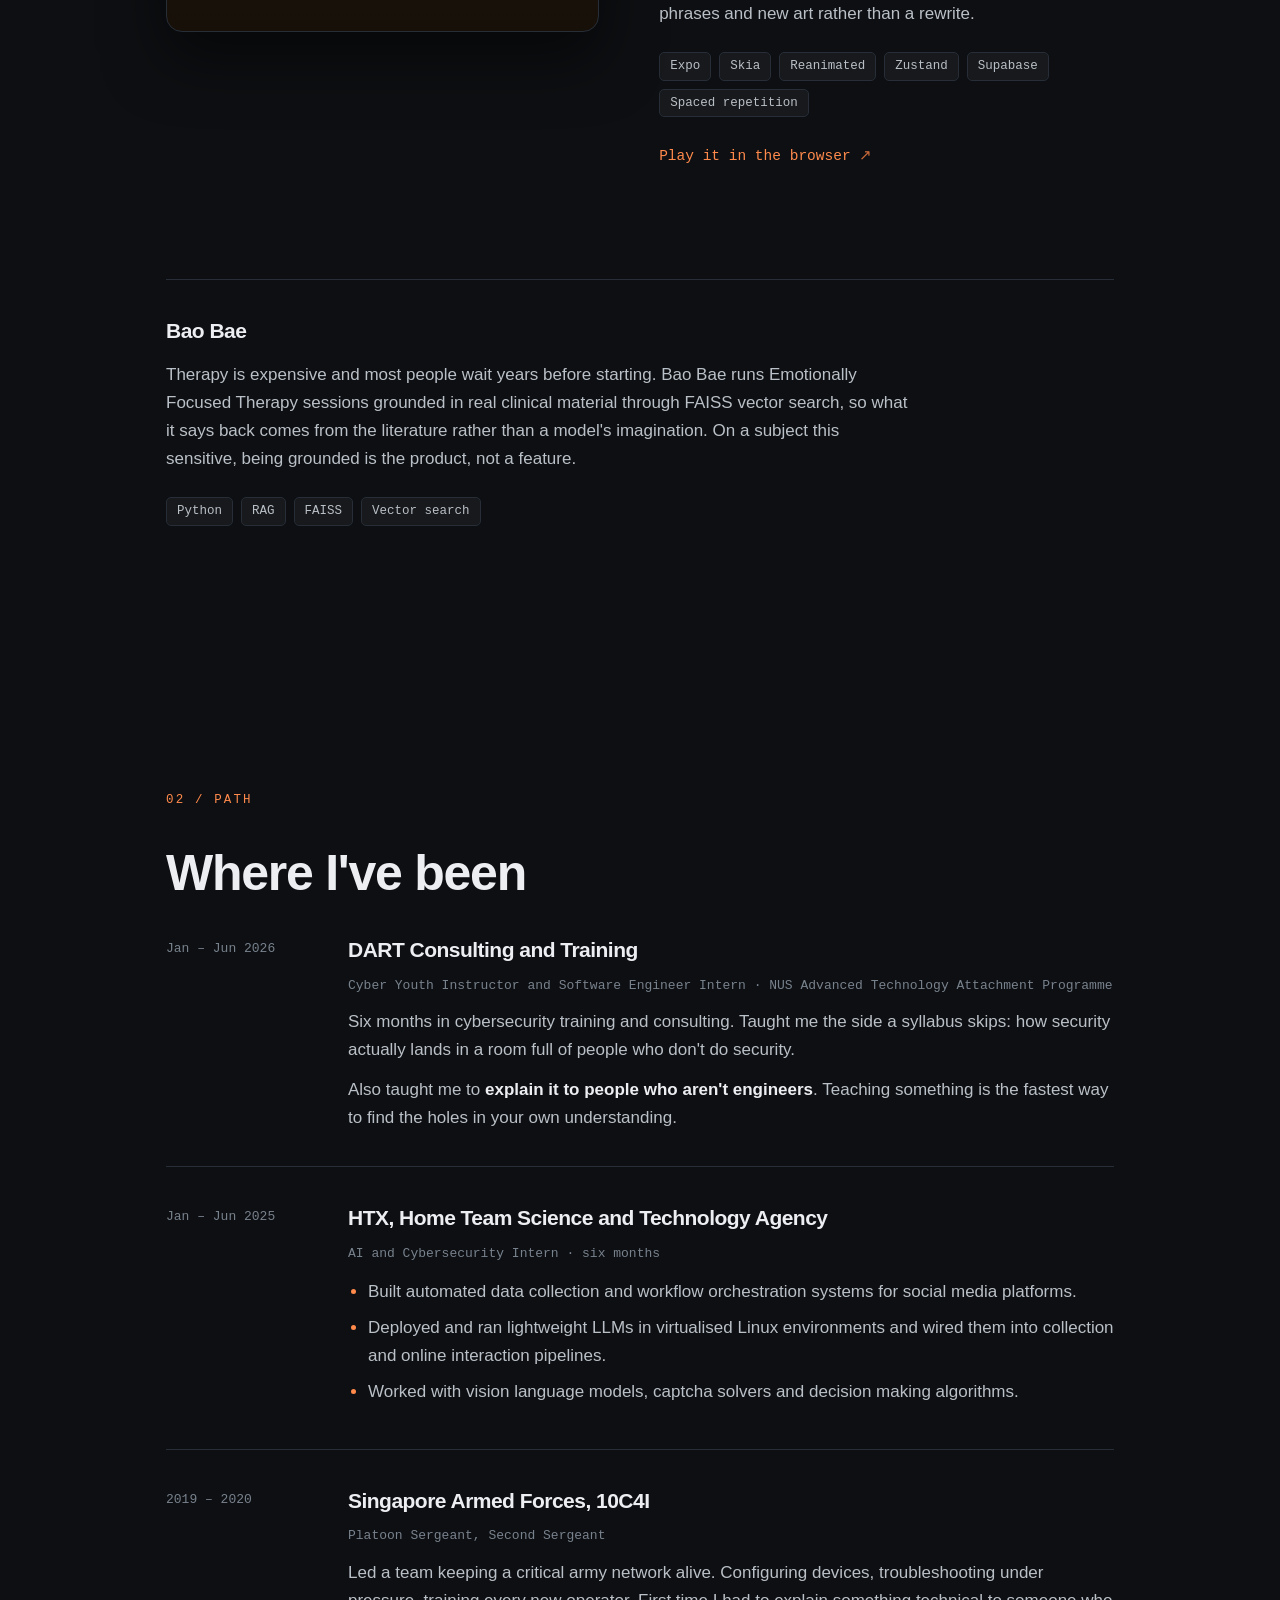
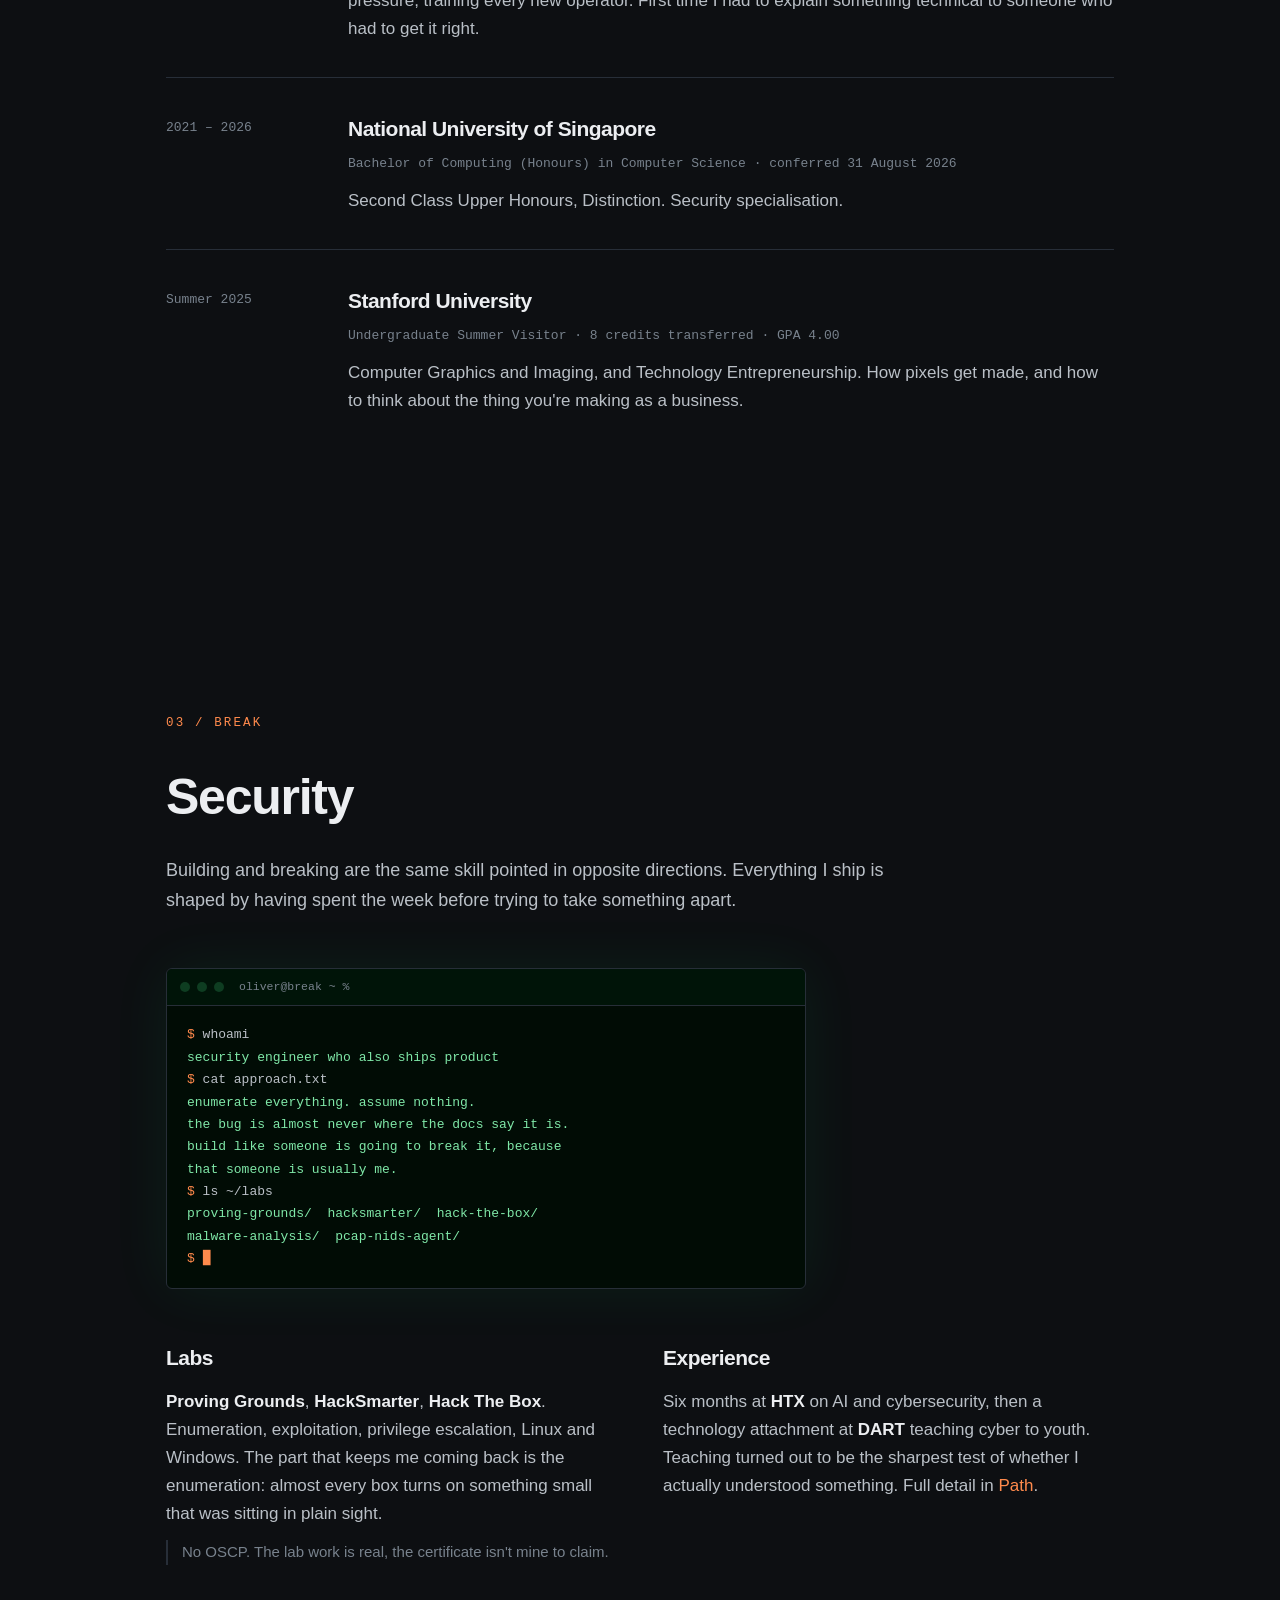
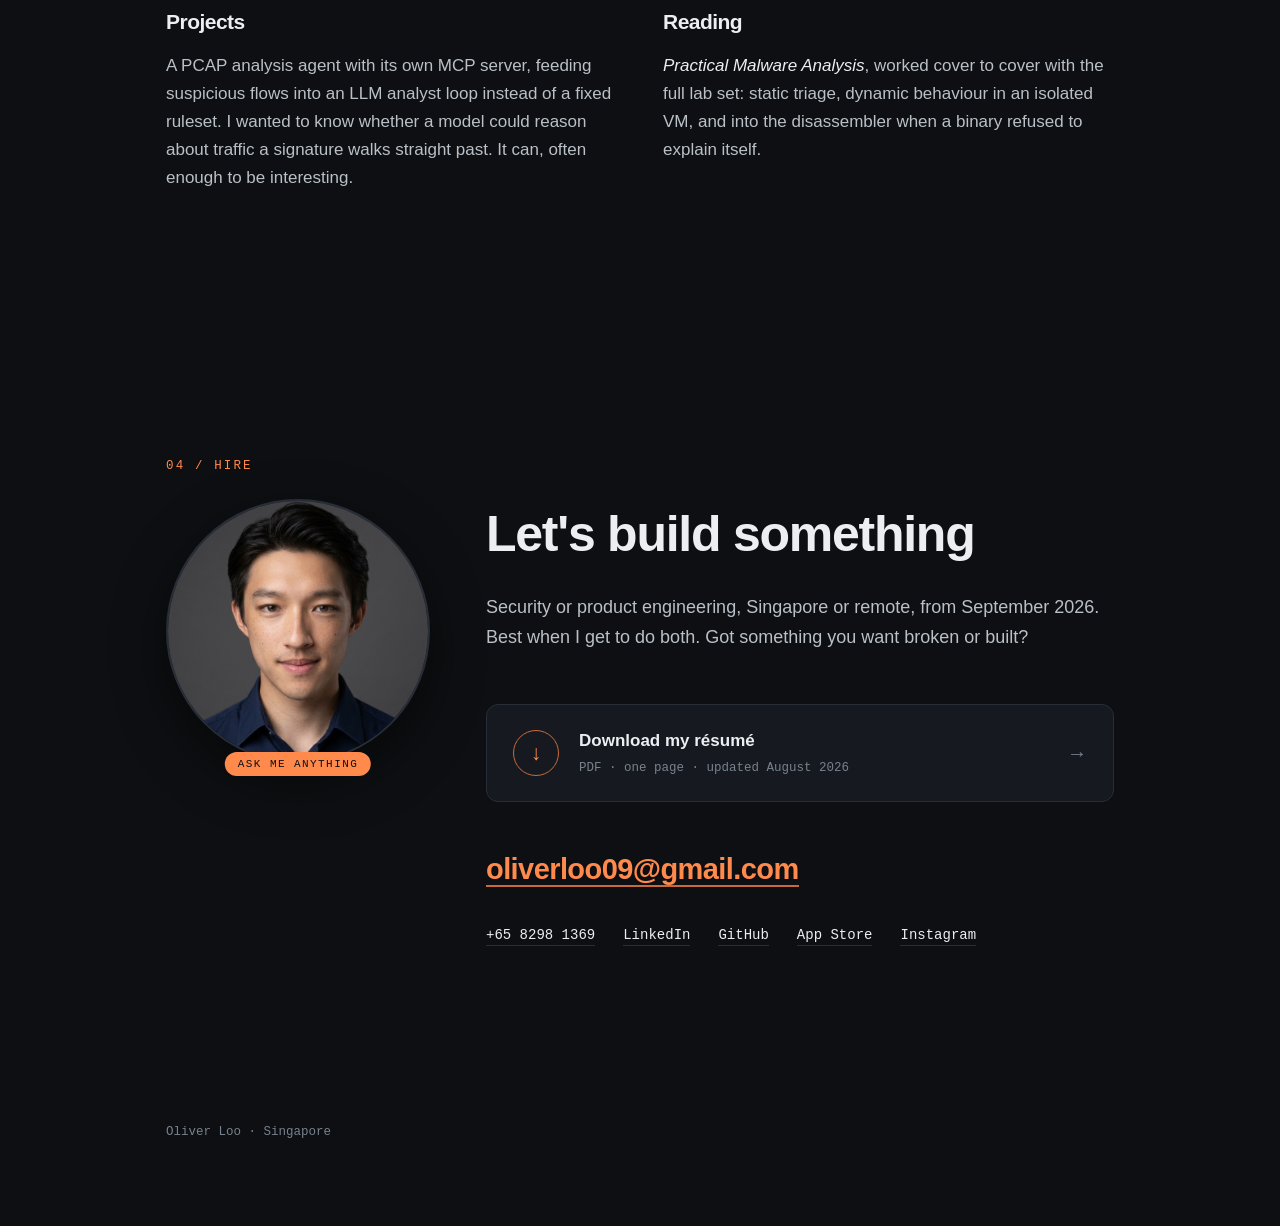
==== commit ab381274: "Reframe the work around value, restructure security as categories Build cards now open on the proble" ====
--- a/index.html
+++ b/index.html
@@ -53,9 +53,7 @@
       </p>
       <p>
         I work across <a href="#break" class="w w-break">security</a>,
-        <a href="#build" class="w w-build">AI</a>, mobile and
-        design. The interesting problems
-        never sit neatly inside one of them.
+        <a href="#build" class="w w-build">AI</a>, mobile and design.
       </p>
       <p class="punch">Graduating August 2026. Looking for what's next.</p>
     </div>
@@ -105,12 +103,16 @@
         </div>
         <p class="role">Solo. Product, design, mobile, backend.</p>
         <p>
-          An AI personal trainer. Type <i>"bench 3×8 80kg, rows 4×10"</i> and it
-          becomes structured sets. Or just talk to the coach and get a full program.
-        </p>
-        <p>
-          The bit I'm proud of: <b>the model never touches your data on its own.</b>
-          Every action shows up as a widget you confirm first.
+          Logging a workout is the thing people quit over. So I made it one line:
+          type <i>"bench 3×8 80kg, rows 4×10"</i> and it becomes structured sets.
+          Ask the coach for a program and you get a real multi-week plan back.
+        </p>
+        <p>
+          The hard question with any AI product is what happens when it's wrong.
+          My answer was a rule I don't break: <b>the model never touches your data
+          on its own.</b> Every action it proposes is a widget you edit and confirm.
+          That's the difference between a demo people try once and something
+          someone trusts with a year of training history.
         </p>
         <ul class="stack" role="list">
           <li>React Native</li><li>Expo</li><li>TypeScript</li>
@@ -139,16 +141,21 @@
         </div>
         <p class="role">Solo. Full stack and the whole data pipeline.</p>
         <p>
-          Tell it your vibe. Area, budget, group size, mood. Get back a two or three
-          stop night out, built from things actually happening tonight.
-        </p>
-        <p>
-          Getting the data is the hard part. Seven stages of Python scrape Telegram
-          and event sites, an LLM turns messy posts into structured events. Two
-          adapters once corrupted <b>85% of the table</b> in total silence. Took me
-          a while to find it. Signed image URLs losing their query strings, and a
-          detail URL I'd been faking from a title slug that had 404'd for seven
-          weeks.
+          Deciding where to go out is a research project nobody wants. funhop takes
+          your vibe, area, budget and group size, and hands back a two or three stop
+          night built only from things genuinely happening that evening. No stale
+          listings, no dead links.
+        </p>
+        <p>
+          Keeping that promise is the whole engineering problem. Seven stages of
+          Python pull from Telegram and event sites, and an LLM turns unstructured
+          posts into events you can actually filter on. Then <b>85% of the table
+          went quietly wrong</b>: no errors, no alerts, just images and links that
+          had stopped resolving. Signed image URLs were losing their query strings,
+          and I'd been synthesising detail URLs from title slugs that had 404'd for
+          seven weeks. I now treat silent data rot as the default failure mode and
+          encode every fix as a rule the pipeline enforces, because a recommender
+          that quietly lies is worse than one that returns nothing.
         </p>
         <ul class="stack" role="list">
           <li>Next.js 16</li><li>TypeScript</li><li>Tailwind</li>
@@ -194,14 +201,17 @@
         </div>
         <p class="role">Solo studio. Engine, game, content, art direction.</p>
         <p>
-          Run a Paris boulangerie or a Tokyo sushi bar. A customer asks in English,
-          you tap the right phrase before it slides off the belt. No tutorial,
-          doesn't need one.
-        </p>
-        <p>
-          Both run on <b>one engine</b>. Game three is just new phrases, new sprites,
-          new voice. Under the arcade layer it's spaced repetition, and the wrong
-          answers are picked to look plausible so you can't win by matching shapes.
+          Language apps lose people because practice feels like homework. So the
+          lesson is a game you already understand in three seconds: run a Paris
+          boulangerie or a Tokyo sushi bar, tap the right phrase before it slides
+          off the belt. There's no tutorial because it doesn't need one.
+        </p>
+        <p>
+          Underneath the arcade layer it's a spaced-repetition scheduler, and the
+          wrong answers are chosen to look plausible so you can't win by matching
+          shapes instead of learning. I built it as <b>one engine</b> serving both
+          titles, with language isolated to content files, so a third game is new
+          phrases and new art rather than a rewrite.
         </p>
         <ul class="stack" role="list">
           <li>Expo</li><li>Skia</li><li>Reanimated</li>
@@ -215,8 +225,11 @@
     <article class="strip reveal">
       <h3>Bao Bae</h3>
       <p>
-        AI couples therapy running Emotionally Focused Therapy sessions. FAISS
-        vector search over real clinical material, so it isn't making the advice up.
+        Therapy is expensive and most people wait years before starting. Bao Bae
+        runs Emotionally Focused Therapy sessions grounded in real clinical
+        material through FAISS vector search, so what it says back comes from the
+        literature rather than a model's imagination. On a subject this sensitive,
+        being grounded is the product, not a feature.
       </p>
       <ul class="stack" role="list"><li>Python</li><li>RAG</li><li>FAISS</li><li>Vector search</li></ul>
     </article>
@@ -302,8 +315,9 @@
     <p class="eyebrow reveal">03 / Break</p>
     <h2 class="reveal">Security</h2>
     <p class="section-lede reveal">
-      One of the fields I went deep in. I'd rather be the one who finds the hole
-      than the one who reads about it in the incident report.
+      Building and breaking are the same skill pointed in opposite directions.
+      Everything I ship is shaped by having spent the week before trying to take
+      something apart.
     </p>
 
     <div class="term reveal" aria-hidden="true">
@@ -312,7 +326,9 @@
 <span class="o">security engineer who also ships product</span>
 <span class="p">$</span> cat approach.txt
 <span class="o">enumerate everything. assume nothing.
-the bug is almost never where the docs say it is.</span>
+the bug is almost never where the docs say it is.
+build like someone is going to break it, because
+that someone is usually me.</span>
 <span class="p">$</span> ls ~/labs
 <span class="o">proving-grounds/  hacksmarter/  hack-the-box/
 malware-analysis/  pcap-nids-agent/</span>
@@ -321,40 +337,44 @@
 
     <div class="grid">
       <div class="col reveal">
-        <h3>I run the labs</h3>
+        <h3>Labs</h3>
         <p>
           <b>Proving Grounds</b>, <b>HackSmarter</b>, <b>Hack The Box</b>.
-          Enumeration, exploitation, privesc, Linux and Windows. Favourite part
-          of the week.
+          Enumeration, exploitation, privilege escalation, Linux and Windows.
+          The part that keeps me coming back is the enumeration: almost every box
+          turns on something small that was sitting in plain sight.
         </p>
         <p class="note">
-          No OSCP. The lab work is real, the cert isn't mine to claim.
+          No OSCP. The lab work is real, the certificate isn't mine to claim.
         </p>
       </div>
 
       <div class="col reveal">
-        <h3>I take malware apart</h3>
-        <p>
-          Worked the <i>Practical Malware Analysis</i> labs end to end. Static
-          triage, dynamic behaviour in a sandbox, disassembler when the binary
-          got shy.
+        <h3>Experience</h3>
+        <p>
+          Six months at <b>HTX</b> on AI and cybersecurity, then a technology
+          attachment at <b>DART</b> teaching cyber to youth. Teaching turned out
+          to be the sharpest test of whether I actually understood something.
+          Full detail in <a href="#path">Path</a>.
         </p>
       </div>
 
       <div class="col reveal">
-        <h3>I built a detector</h3>
-        <p>
-          A PCAP agent with its own MCP server. It feeds suspicious flows to an
-          LLM analyst loop instead of a ruleset, so it catches traffic a signature
-          walks straight past.
+        <h3>Projects</h3>
+        <p>
+          A PCAP analysis agent with its own MCP server, feeding suspicious flows
+          into an LLM analyst loop instead of a fixed ruleset. I wanted to know
+          whether a model could reason about traffic a signature walks straight
+          past. It can, often enough to be interesting.
         </p>
       </div>
 
       <div class="col reveal">
-        <h3>I've done it for real</h3>
-        <p>
-          Six months at <b>HTX</b> on AI and cybersecurity. Then an attachment at
-          <b>DART</b>. Both in <a href="#path">Path</a>.
+        <h3>Reading</h3>
+        <p>
+          <i>Practical Malware Analysis</i>, worked cover to cover with the full
+          lab set: static triage, dynamic behaviour in an isolated VM, and into
+          the disassembler when a binary refused to explain itself.
         </p>
       </div>
     </div>
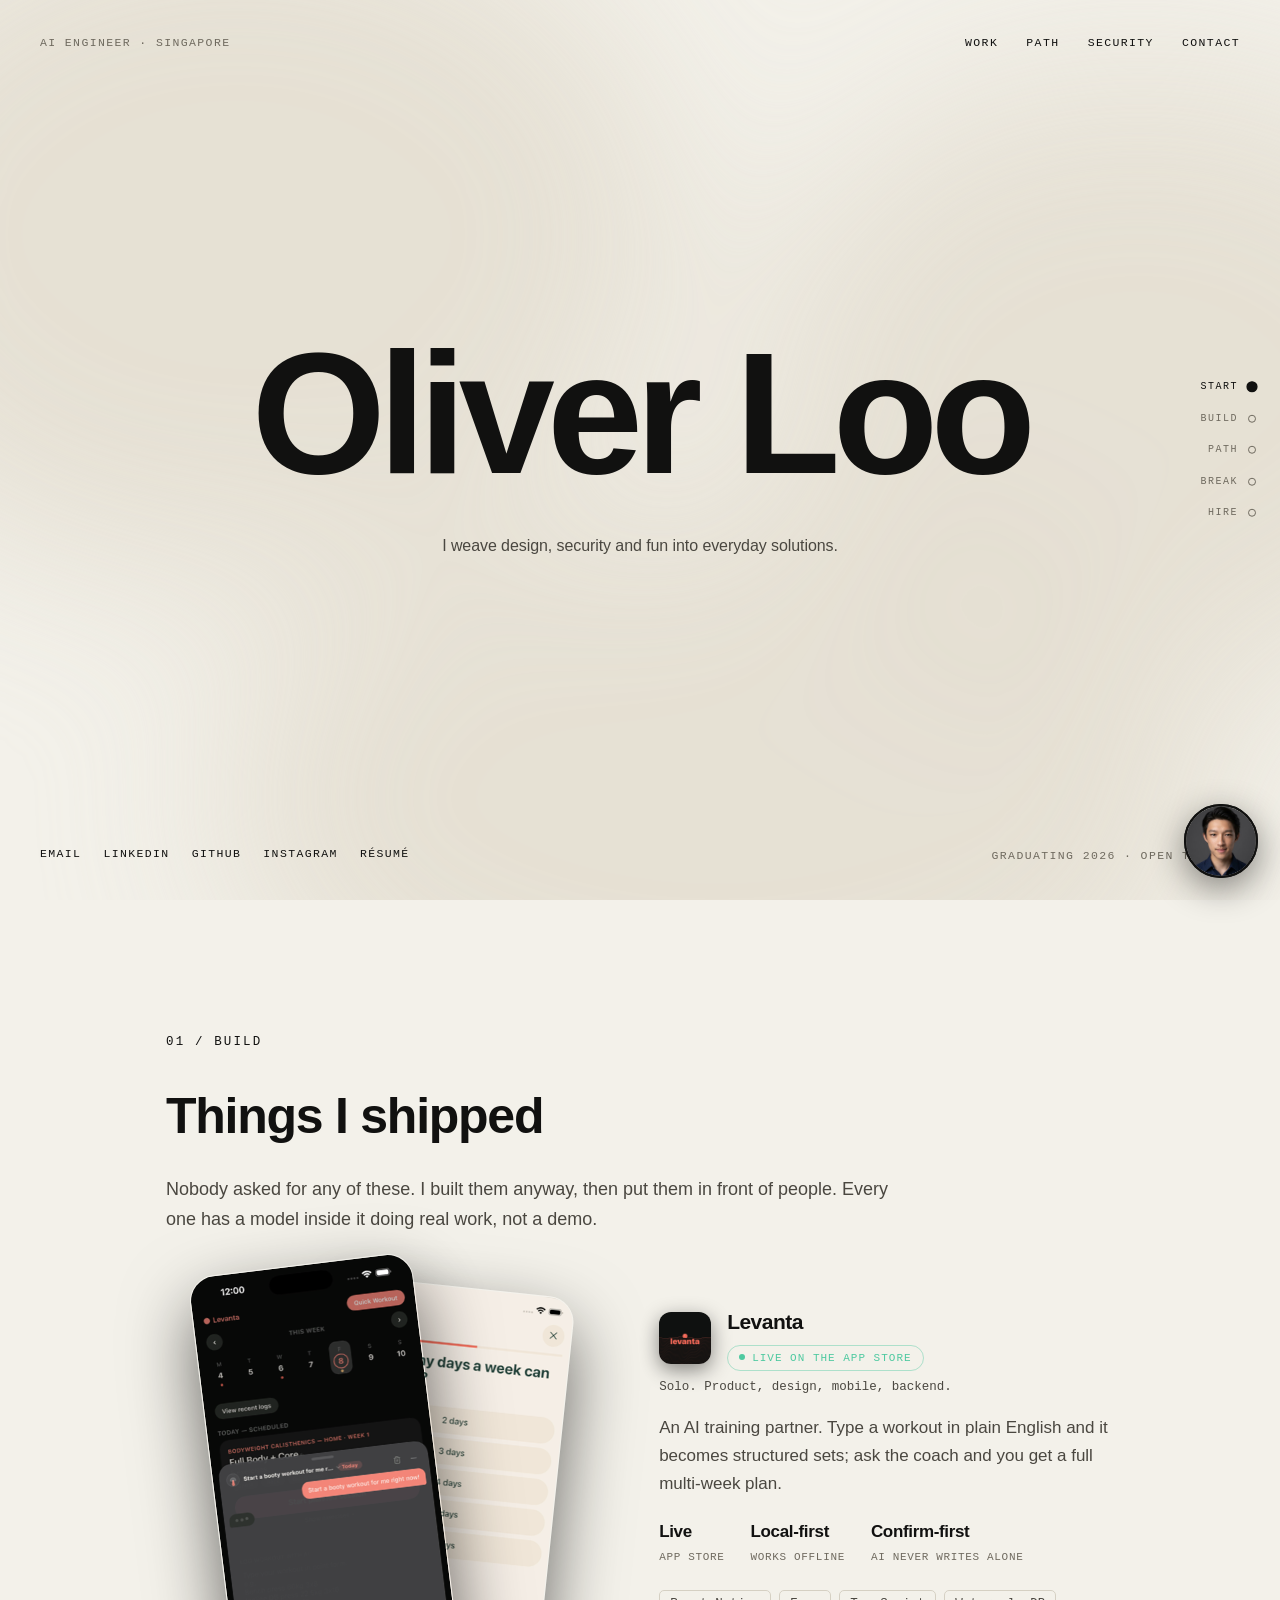
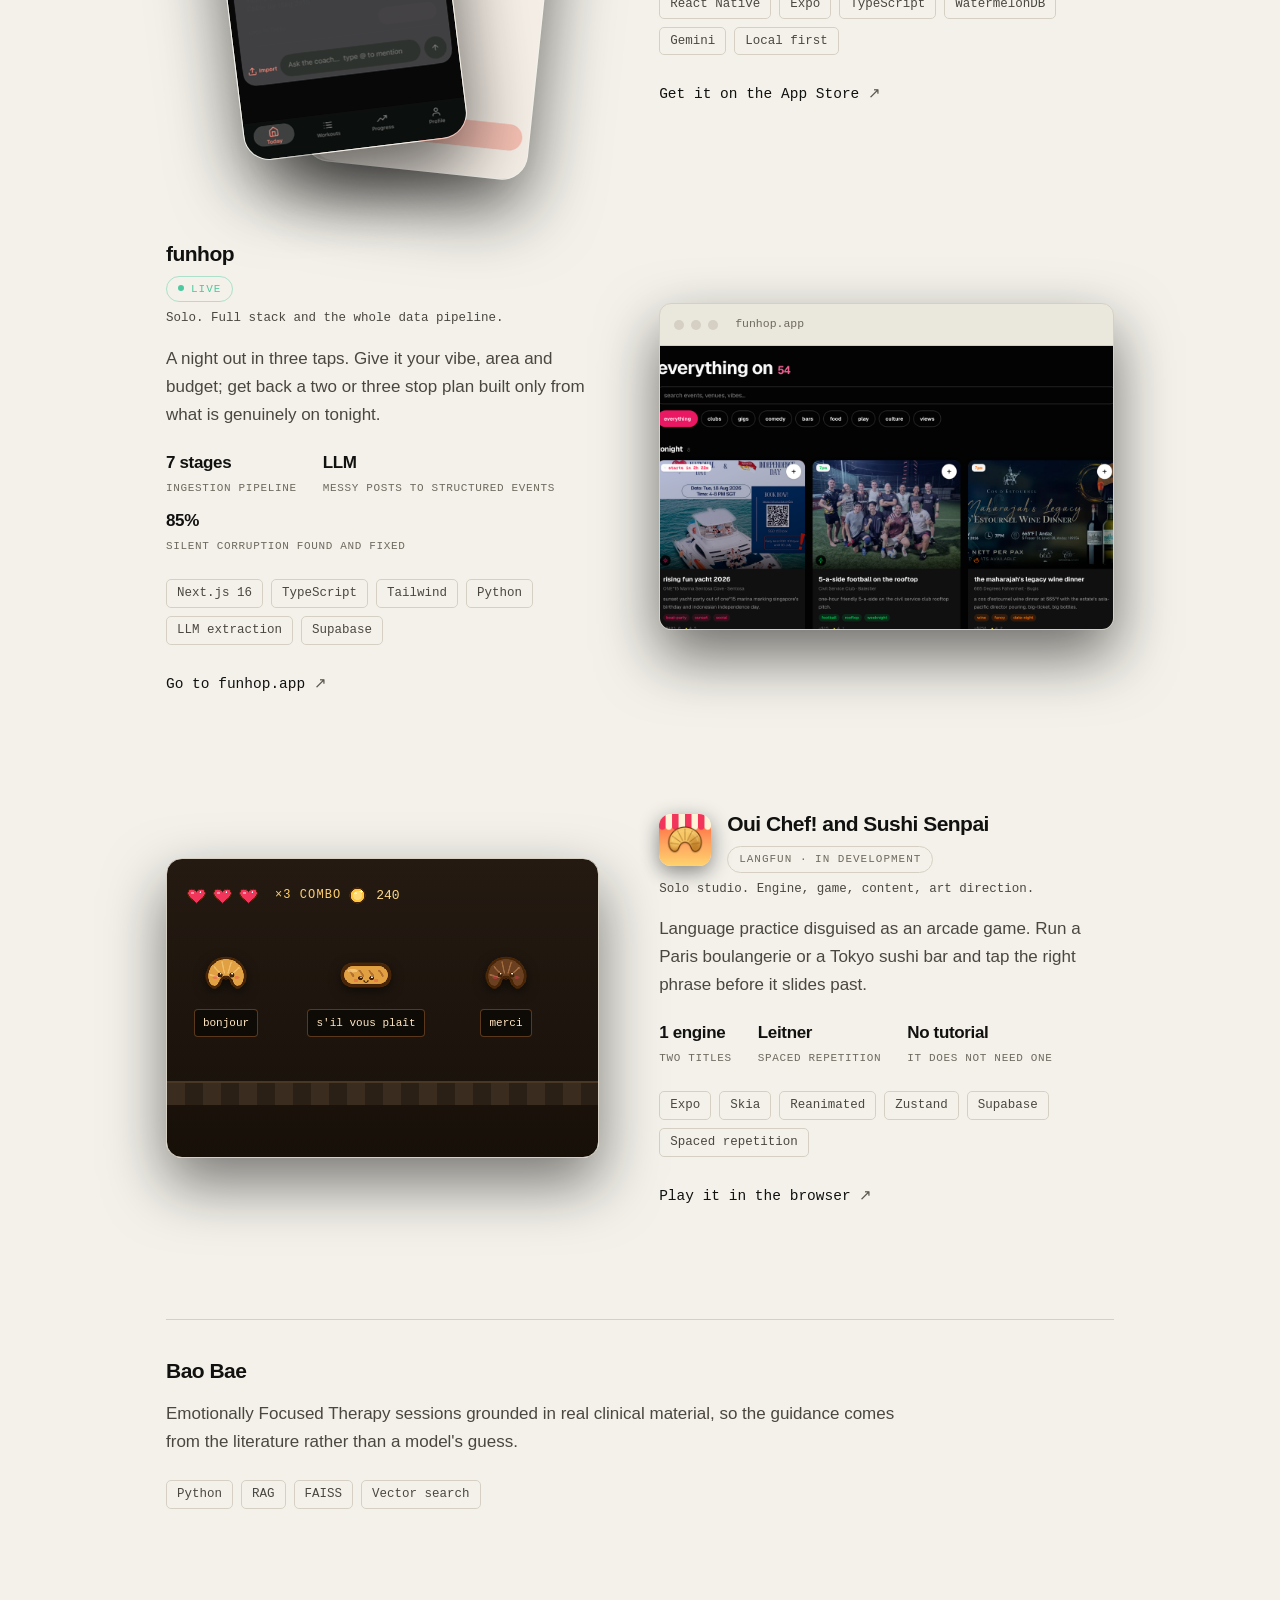
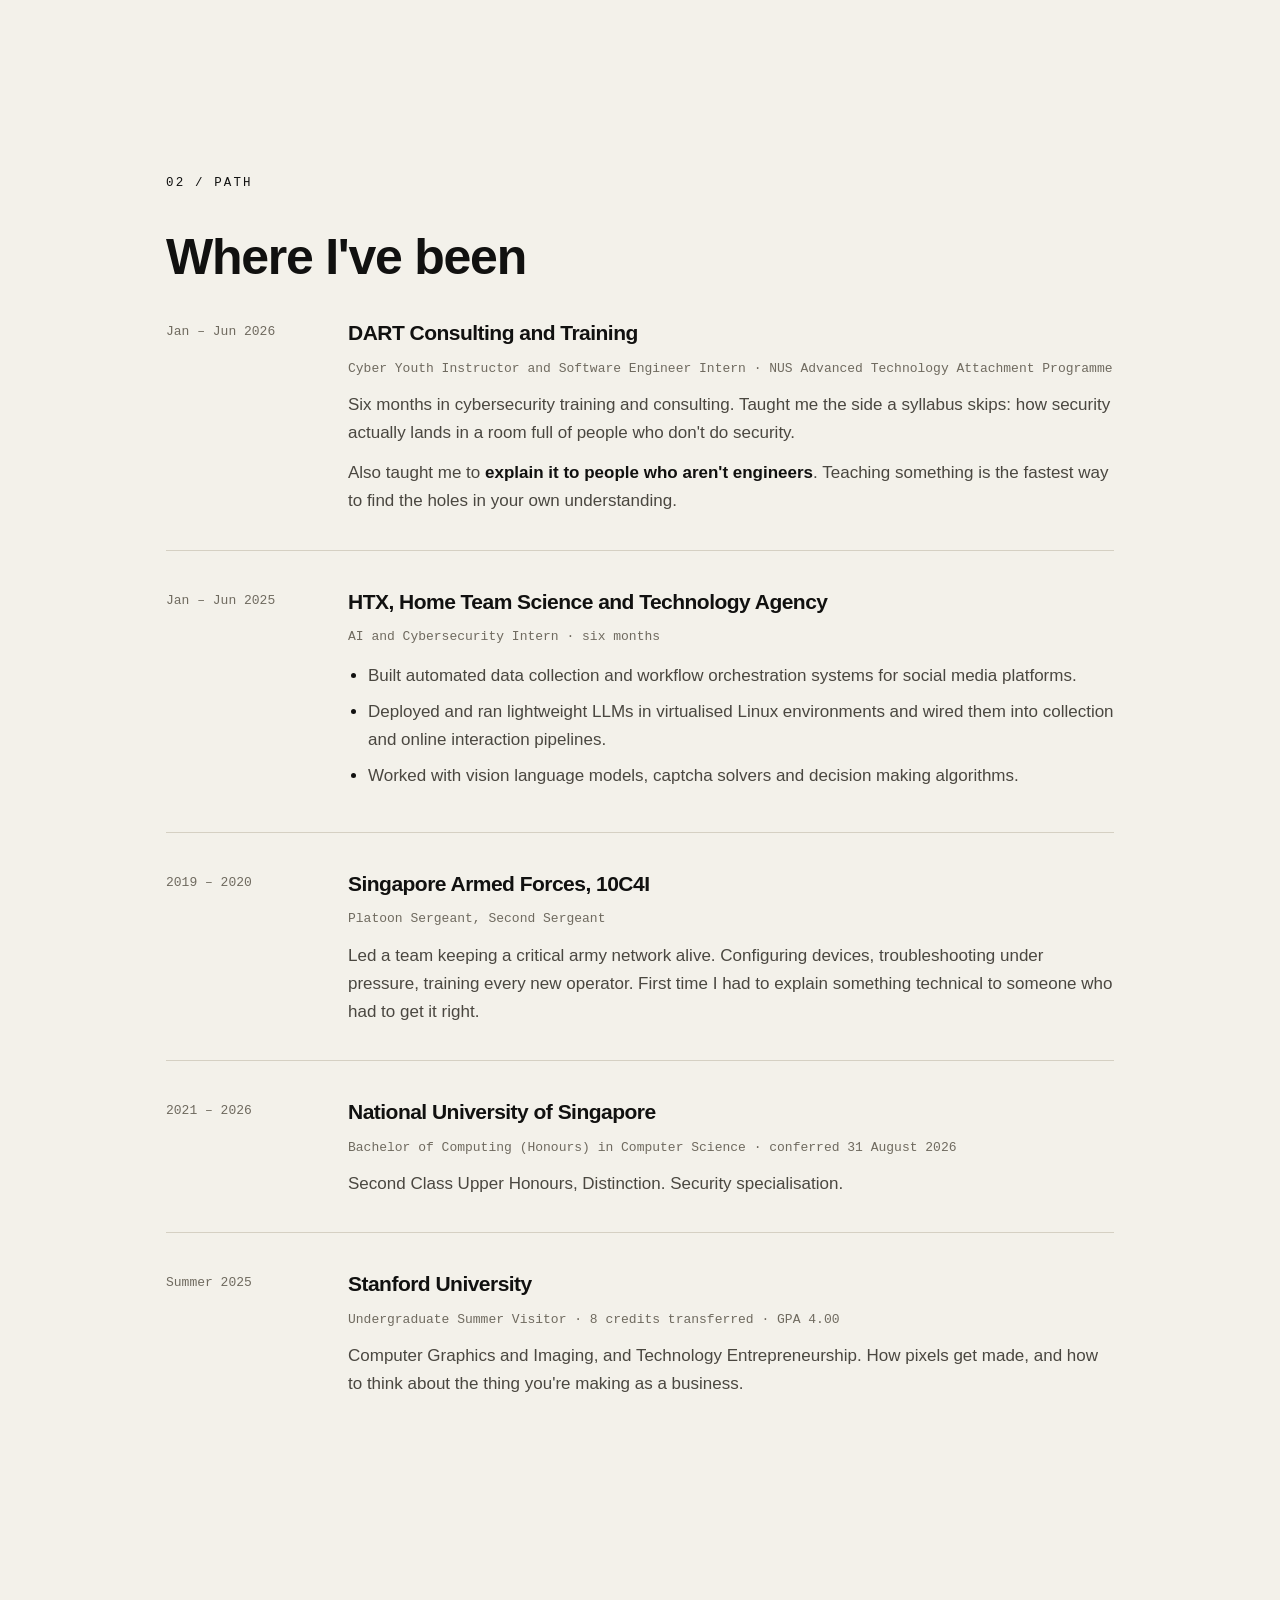
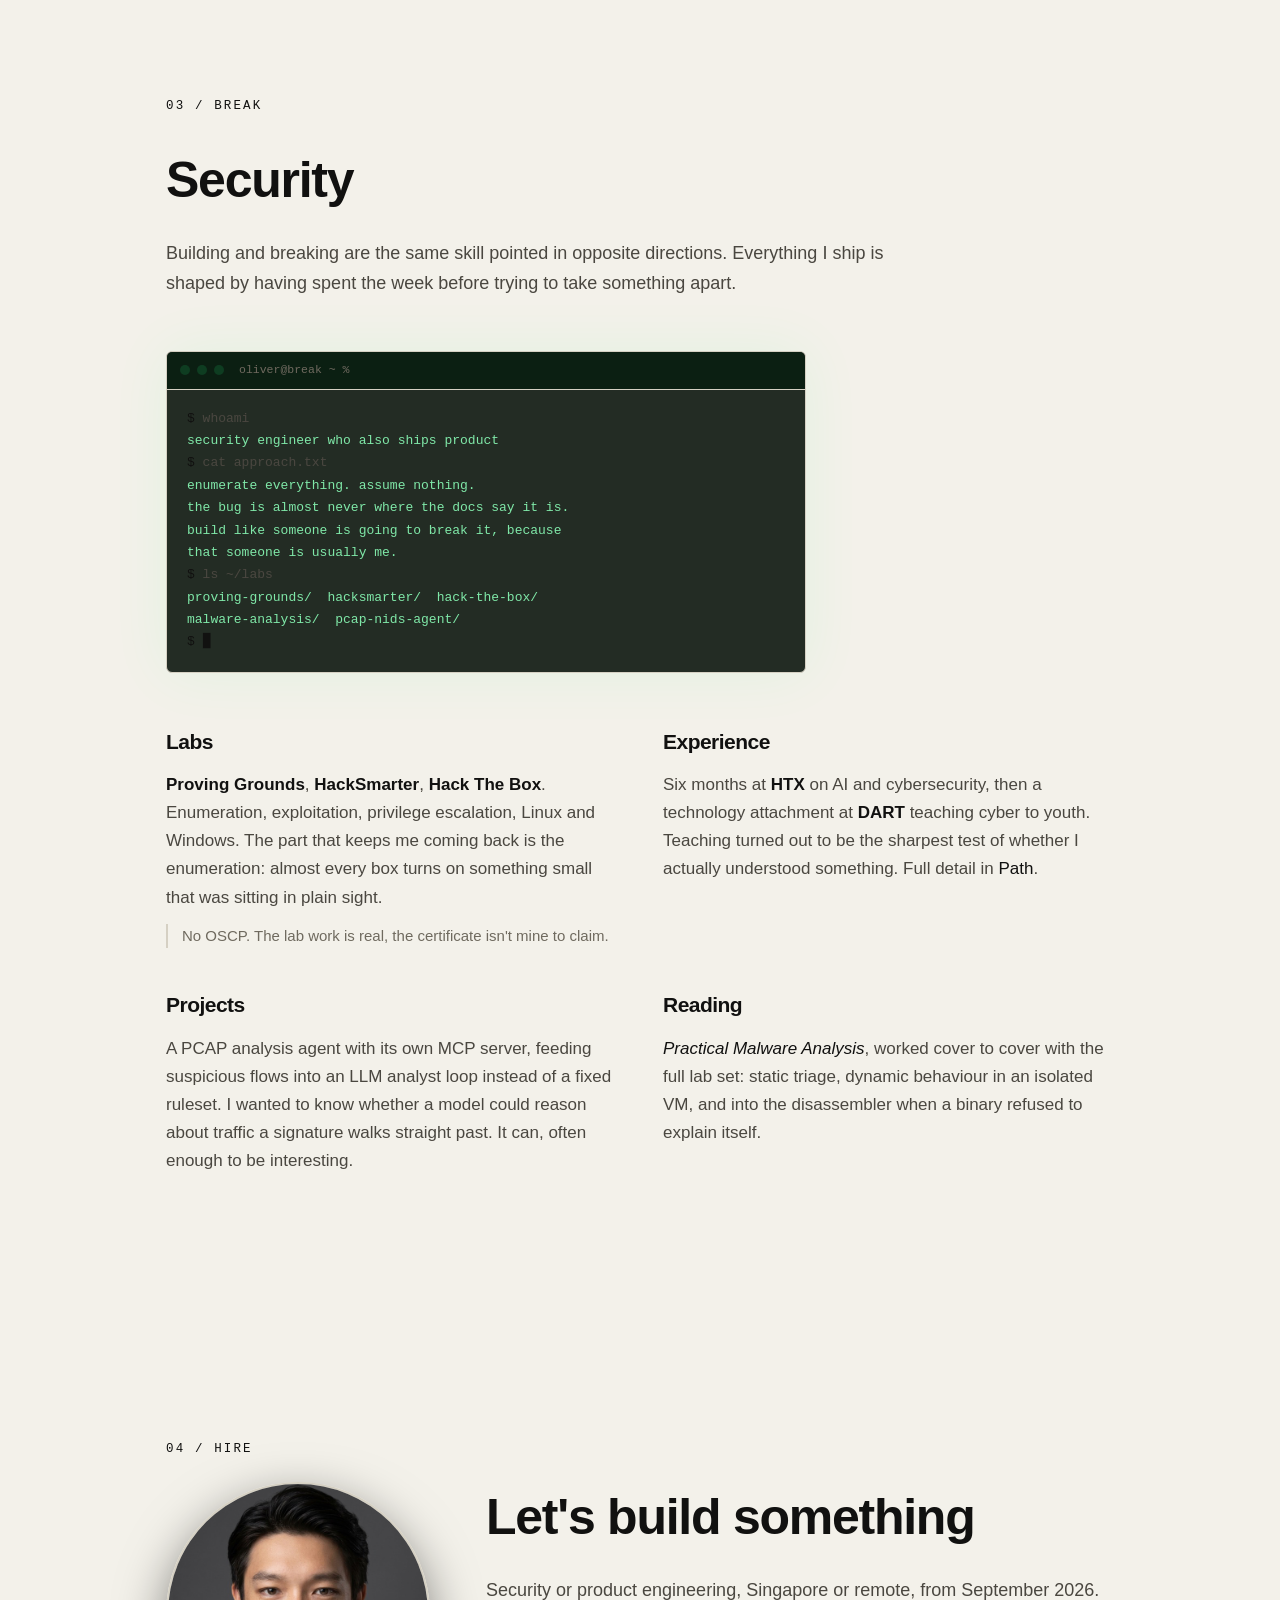
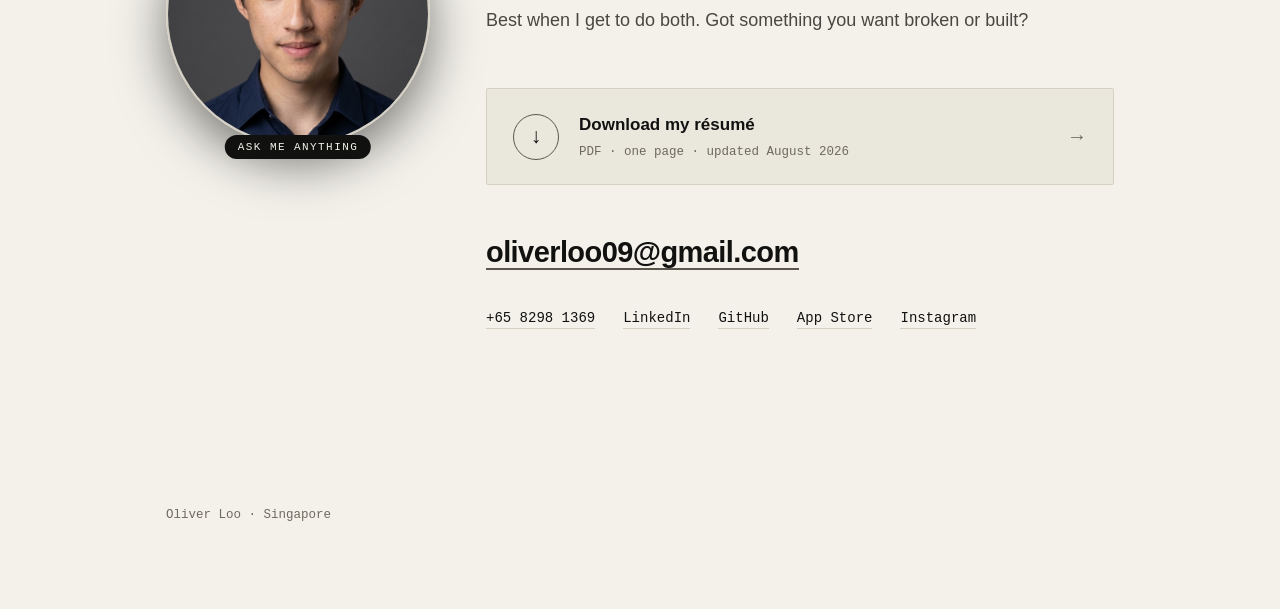
==== commit 7df056e3: "Minimal hero, hover-tinted background, projects cut to visuals and stats Hero rebuilt as a single co" ====
--- a/index.html
+++ b/index.html
@@ -36,39 +36,34 @@
 
 <!-- ══════════ THESIS ══════════ -->
 <header class="section sec-thesis" id="thesis" data-theme="thesis">
-  <div class="wrap">
-    <p class="eyebrow reveal">Oliver Loo · AI engineer · Singapore, open to remote</p>
-
-    <h1 class="thesis-statement reveal">Hi, I'm Oliver.</h1>
-    <p class="thesis-sub reveal">
-      I love technology, and I love building things that are beautiful, unique,
-      fun, and actually solve something.
+  <div class="silk" aria-hidden="true"><i></i><i></i><i></i></div>
+
+  <div class="topbar">
+    <span class="topbar-role">AI Engineer · Singapore</span>
+    <nav class="topbar-nav" aria-label="Sections">
+      <a href="#build" data-tint="build">Work</a>
+      <a href="#path"  data-tint="path">Path</a>
+      <a href="#break" data-tint="break">Security</a>
+      <a href="#hire"  data-tint="hire">Contact</a>
+    </nav>
+  </div>
+
+  <div class="hero-mid">
+    <h1 class="bigname">Oliver Loo</h1>
+    <p class="bigsub">
+      I weave design, security and fun into everyday solutions.
     </p>
-
-    <div class="lede reveal">
-      <p>
-        Mostly that means putting AI into things people really use. A Gemini coach
-        in a training app on the App Store. A pipeline that turns messy Telegram
-        posts into a night out.
-      </p>
-      <p>
-        I work across <a href="#break" class="w w-break">security</a>,
-        <a href="#build" class="w w-build">AI</a>, mobile and design.
-      </p>
-      <p class="punch">Graduating August 2026. Looking for what's next.</p>
-    </div>
-
-    <ul class="links reveal" role="list">
-      <li><a href="mailto:oliverloo09@gmail.com">oliverloo09@gmail.com</a></li>
+  </div>
+
+  <div class="hero-foot">
+    <ul class="links" role="list">
+      <li><a href="mailto:oliverloo09@gmail.com">Email</a></li>
       <li><a href="https://www.linkedin.com/in/oliver-loo-8ab131157">LinkedIn</a></li>
       <li><a href="https://github.com/Oliverloo0909">GitHub</a></li>
       <li><a href="https://www.instagram.com/yutasakthefirst/">Instagram</a></li>
-      <li><a href="#hire">Résumé</a></li>
+      <li><a href="Oliver-Loo-CV.pdf" download>Résumé</a></li>
     </ul>
-
-    <p class="scroll-hint" aria-hidden="true">
-      <span class="arrow">↓</span> keep scrolling
-    </p>
+    <span class="hero-year">Graduating 2026 · open to work</span>
   </div>
 </header>
 
@@ -103,17 +98,14 @@
         </div>
         <p class="role">Solo. Product, design, mobile, backend.</p>
         <p>
-          Logging a workout is the thing people quit over. So I made it one line:
-          type <i>"bench 3×8 80kg, rows 4×10"</i> and it becomes structured sets.
-          Ask the coach for a program and you get a real multi-week plan back.
-        </p>
-        <p>
-          The hard question with any AI product is what happens when it's wrong.
-          My answer was a rule I don't break: <b>the model never touches your data
-          on its own.</b> Every action it proposes is a widget you edit and confirm.
-          That's the difference between a demo people try once and something
-          someone trusts with a year of training history.
-        </p>
+          An AI training partner. Type a workout in plain English and it becomes
+          structured sets; ask the coach and you get a full multi-week plan.
+        </p>
+        <ul class="stats" role="list">
+          <li><b>Live</b><span>App Store</span></li>
+          <li><b>Local-first</b><span>works offline</span></li>
+          <li><b>Confirm-first</b><span>AI never writes alone</span></li>
+        </ul>
         <ul class="stack" role="list">
           <li>React Native</li><li>Expo</li><li>TypeScript</li>
           <li>WatermelonDB</li><li>Gemini</li><li>Local first</li>
@@ -141,22 +133,14 @@
         </div>
         <p class="role">Solo. Full stack and the whole data pipeline.</p>
         <p>
-          Deciding where to go out is a research project nobody wants. funhop takes
-          your vibe, area, budget and group size, and hands back a two or three stop
-          night built only from things genuinely happening that evening. No stale
-          listings, no dead links.
-        </p>
-        <p>
-          Keeping that promise is the whole engineering problem. Seven stages of
-          Python pull from Telegram and event sites, and an LLM turns unstructured
-          posts into events you can actually filter on. Then <b>85% of the table
-          went quietly wrong</b>: no errors, no alerts, just images and links that
-          had stopped resolving. Signed image URLs were losing their query strings,
-          and I'd been synthesising detail URLs from title slugs that had 404'd for
-          seven weeks. I now treat silent data rot as the default failure mode and
-          encode every fix as a rule the pipeline enforces, because a recommender
-          that quietly lies is worse than one that returns nothing.
-        </p>
+          A night out in three taps. Give it your vibe, area and budget; get back
+          a two or three stop plan built only from what is genuinely on tonight.
+        </p>
+        <ul class="stats" role="list">
+          <li><b>7 stages</b><span>ingestion pipeline</span></li>
+          <li><b>LLM</b><span>messy posts to structured events</span></li>
+          <li><b>85%</b><span>silent corruption found and fixed</span></li>
+        </ul>
         <ul class="stack" role="list">
           <li>Next.js 16</li><li>TypeScript</li><li>Tailwind</li>
           <li>Python</li><li>LLM extraction</li><li>Supabase</li>
@@ -201,18 +185,14 @@
         </div>
         <p class="role">Solo studio. Engine, game, content, art direction.</p>
         <p>
-          Language apps lose people because practice feels like homework. So the
-          lesson is a game you already understand in three seconds: run a Paris
-          boulangerie or a Tokyo sushi bar, tap the right phrase before it slides
-          off the belt. There's no tutorial because it doesn't need one.
-        </p>
-        <p>
-          Underneath the arcade layer it's a spaced-repetition scheduler, and the
-          wrong answers are chosen to look plausible so you can't win by matching
-          shapes instead of learning. I built it as <b>one engine</b> serving both
-          titles, with language isolated to content files, so a third game is new
-          phrases and new art rather than a rewrite.
-        </p>
+          Language practice disguised as an arcade game. Run a Paris boulangerie
+          or a Tokyo sushi bar and tap the right phrase before it slides past.
+        </p>
+        <ul class="stats" role="list">
+          <li><b>1 engine</b><span>two titles</span></li>
+          <li><b>Leitner</b><span>spaced repetition</span></li>
+          <li><b>No tutorial</b><span>it does not need one</span></li>
+        </ul>
         <ul class="stack" role="list">
           <li>Expo</li><li>Skia</li><li>Reanimated</li>
           <li>Zustand</li><li>Supabase</li><li>Spaced repetition</li>
@@ -225,11 +205,8 @@
     <article class="strip reveal">
       <h3>Bao Bae</h3>
       <p>
-        Therapy is expensive and most people wait years before starting. Bao Bae
-        runs Emotionally Focused Therapy sessions grounded in real clinical
-        material through FAISS vector search, so what it says back comes from the
-        literature rather than a model's imagination. On a subject this sensitive,
-        being grounded is the product, not a feature.
+        Emotionally Focused Therapy sessions grounded in real clinical material,
+        so the guidance comes from the literature rather than a model's guess.
       </p>
       <ul class="stack" role="list"><li>Python</li><li>RAG</li><li>FAISS</li><li>Vector search</li></ul>
     </article>
--- a/style.css
+++ b/style.css
@@ -15,7 +15,7 @@
   --accent:#ff8a4c;--accent-2:#c96a3a;--radius:12px;
 }
 
-html[data-section="thesis"]{--bg:#0d0f12;--bg-2:#161a20;--line:#272e38;--text:#eceef1;--dim:#bac0c7;--faint:#78828d;--accent:#ff8a4c;--accent-2:#c96a3a;--radius:12px;--cosmos-op:1;   --cosmos-filter:grayscale(1) contrast(3.6) brightness(1.12);}
+html[data-section="thesis"]{--bg:#f3f1ea;--bg-2:#eae7dd;--line:#d5d0c3;--text:#111110;--dim:#4a4740;--faint:#6f6a5f;--accent:#111110;--accent-2:#5b574d;--radius:2px;--cosmos-op:0;--cosmos-filter:none;}
 html[data-section="break"] {--bg:#000;--bg-2:#020a05;--line:#0e3d21;--text:#ccffdb;--dim:#4fdd88;--faint:#308a56;--accent:#00ff70;--accent-2:#00b74f;--radius:2px;--cosmos-op:.34; --cosmos-filter:grayscale(1) contrast(3.8) brightness(1.05) sepia(1) hue-rotate(72deg) saturate(6);}
 html[data-section="build"] {--bg:#14110d;--bg-2:#1e1913;--line:#342b21;--text:#f4eee5;--dim:#c9c0b4;--faint:#8d806f;--accent:#ff9b4a;--accent-2:#cc7530;--radius:16px;--cosmos-op:.42; --cosmos-filter:grayscale(1) contrast(3.5) brightness(1.05) sepia(.9) hue-rotate(-18deg) saturate(3);}
 html[data-section="path"]  {--bg:#0b1017;--bg-2:#121924;--line:#22303f;--text:#e5ebf2;--dim:#b7c1cd;--faint:#728395;--accent:#68a8ff;--accent-2:#4a80c9;--radius:10px;--cosmos-op:.46; --cosmos-filter:grayscale(1) contrast(3.5) brightness(1.05) sepia(.75) hue-rotate(175deg) saturate(3.4);}
@@ -127,7 +127,6 @@
 /* Solid white rather than a clipped gradient. background-clip:text
    cannot survive the per-word masks used for the entrance, and a flat
    colour is the stronger read against the globe anyway. */
-.thesis-statement{color:#fbfbfd}
 
 .eyebrow{font-family:var(--mono);font-size:12.5px;letter-spacing:.17em;text-transform:uppercase;
   color:var(--accent);margin:0 0 22px;transition:color var(--swap) var(--ease)}
@@ -136,20 +135,10 @@
 h3{font-size:21px;margin:0}
 html[data-section="break"] h2,html[data-section="break"] h3{font-family:var(--mono);letter-spacing:0;font-weight:600}
 
-.thesis-statement{font-size:clamp(42px,6.8vw,76px);line-height:1.03;margin:0 0 22px;
-  letter-spacing:-.032em;font-weight:650}
 .thesis-statement .w{border-bottom:3px solid var(--accent-2);padding-bottom:1px}
-.w-break{color:#00ff70;border-bottom-color:#00b74f!important}
-.w-build{color:#ff9b4a;border-bottom-color:#cc7530!important}
-
-.lede{max-width:29em;margin:0 0 38px}
-.lede p{font-size:clamp(16px,1.85vw,18px);line-height:1.66;color:var(--dim);margin:0 0 15px;
-  transition:color var(--swap) var(--ease)}
-.lede .punch{color:var(--text);font-weight:500}
+
 .section-lede{color:var(--dim);max-width:42em;margin:0 0 52px;font-size:18px;transition:color var(--swap) var(--ease)}
 
-.scroll-hint{font-family:var(--mono);font-size:12px;letter-spacing:.07em;color:var(--faint);margin:46px 0 0}
-.scroll-hint .arrow{display:inline-block;animation:bob 1.9s var(--ease) infinite}
 @keyframes bob{0%,100%{transform:translateY(0)}50%{transform:translateY(5px)}}
 
 /* ── hero entrance ──────────────────────────────────────────
@@ -165,22 +154,68 @@
 @keyframes heroIn{from{opacity:0;transform:translateY(26px)}to{opacity:1;transform:none}}
 
 html.js .sec-thesis .eyebrow{animation-delay:.10s}
-html.js .sec-thesis .thesis-statement{animation-delay:.20s}
-html.js .sec-thesis .thesis-sub{animation-delay:.42s}
-html.js .sec-thesis .lede{animation-delay:.58s}
-html.js .sec-thesis .links{animation-delay:.72s}
-html.js .sec-thesis .scroll-hint{animation-delay:.88s}
-
-/* Headline words lift out from under a clipping edge. */
-.hw{display:inline-block;overflow:hidden;vertical-align:bottom;padding-bottom:.08em}
-.hw i{display:inline-block;font-style:inherit;transform:translateY(110%);
-  animation:hwUp 1s cubic-bezier(.16,.84,.3,1) forwards}
+html.js .sec-thesis html.js .sec-thesis html.js .sec-thesis html.js .sec-thesis .links{animation-delay:.72s}
+html.js .sec-thesis 
 @keyframes hwUp{to{transform:none}}
 
 @media (prefers-reduced-motion:reduce){
   html.js .sec-thesis .reveal{opacity:1;animation:none}
-  .hw i{transform:none;animation:none}
-}
+  }
+
+/* ═══════ HERO — minimal opening ═══════
+   Name centred, everything else pushed to the corners. The background
+   is a slow drift of soft light rather than an image, and hovering a
+   nav item tints it toward the section it points at, so the menu is a
+   preview instead of a list. */
+
+.sec-thesis{min-height:100svh;display:grid;grid-template-rows:auto 1fr auto;
+  padding:clamp(22px,3vw,34px) 0;position:relative;overflow:hidden}
+
+.silk{position:absolute;inset:-25%;z-index:0;pointer-events:none;filter:blur(90px);
+  opacity:.75;transition:opacity 1.2s var(--ease),transform .9s var(--ease)}
+.silk i{position:absolute;display:block;border-radius:50%;
+  background:var(--silk,#ded8c8);opacity:.85;
+  transition:background-color 1.1s var(--ease)}
+.silk i:nth-child(1){width:46%;height:52%;left:6%;top:8%;animation:drift1 26s ease-in-out infinite}
+.silk i:nth-child(2){width:40%;height:46%;right:4%;top:22%;animation:drift2 31s ease-in-out infinite}
+.silk i:nth-child(3){width:52%;height:44%;left:28%;bottom:2%;animation:drift3 37s ease-in-out infinite}
+@keyframes drift1{0%,100%{transform:translate(0,0) scale(1)}50%{transform:translate(9%,7%) scale(1.12)}}
+@keyframes drift2{0%,100%{transform:translate(0,0) scale(1.06)}50%{transform:translate(-8%,9%) scale(.94)}}
+@keyframes drift3{0%,100%{transform:translate(0,0) scale(1)}50%{transform:translate(6%,-8%) scale(1.1)}}
+
+.topbar{position:relative;z-index:2;display:flex;justify-content:space-between;
+  align-items:flex-start;gap:20px;padding:0 clamp(20px,3.4vw,40px)}
+.topbar-role,.hero-year{font-family:var(--mono);font-size:11.5px;letter-spacing:.12em;
+  text-transform:uppercase;color:var(--faint)}
+.topbar-nav{display:flex;gap:clamp(14px,2.2vw,30px)}
+.topbar-nav a{font-family:var(--mono);font-size:11.5px;letter-spacing:.12em;
+  text-transform:uppercase;color:var(--text);border:0;position:relative;padding-bottom:3px}
+.topbar-nav a::after{content:"";position:absolute;left:0;right:0;bottom:0;height:1px;
+  background:currentColor;transform:scaleX(0);transform-origin:0 50%;
+  transition:transform .35s var(--ease)}
+.topbar-nav a:hover::after{transform:scaleX(1)}
+
+.hero-mid{position:relative;z-index:2;display:flex;flex-direction:column;
+  align-items:center;justify-content:center;text-align:center;padding:0 20px}
+.bigname{font-family:var(--sans);font-weight:600;letter-spacing:-.045em;line-height:.92;
+  transition:transform .9s var(--ease);
+  font-size:clamp(52px,13.5vw,196px);margin:0;color:var(--text);white-space:nowrap}
+.bigsub{font-size:clamp(13.5px,1.35vw,16px);line-height:1.55;color:var(--dim);
+  max-width:30em;margin:clamp(22px,3.4vw,40px) auto 0;letter-spacing:-.005em}
+
+.hero-foot{position:relative;z-index:2;display:flex;justify-content:space-between;
+  align-items:flex-end;gap:20px;flex-wrap:wrap;padding:0 clamp(20px,3.4vw,40px)}
+.hero-foot .links{gap:10px 22px}
+.hero-foot .links a{font-family:var(--mono);font-size:11.5px;letter-spacing:.12em;
+  text-transform:uppercase;color:var(--text);border-bottom:0;padding:0}
+.hero-foot .links a:hover{color:var(--accent);opacity:.6}
+
+@media (max-width:760px){
+  .bigname{white-space:normal;font-size:clamp(46px,16vw,90px)}
+  .hero-foot{flex-direction:column;align-items:flex-start;gap:14px}
+  .topbar{flex-direction:column;gap:14px}
+}
+@media (prefers-reduced-motion:reduce){ .silk i{animation:none} }
 
 .links{list-style:none;padding:0;margin:0;display:flex;flex-wrap:wrap;gap:12px 28px}
 .links a{font-family:var(--mono);font-size:14px;color:var(--text);border-bottom:1px solid var(--line);padding-bottom:2px}
@@ -216,6 +251,13 @@
 @keyframes pulse{0%,100%{opacity:1;box-shadow:0 0 0 0 rgba(78,201,160,.55)}50%{opacity:.6;box-shadow:0 0 0 6px rgba(78,201,160,0)}}
 .role{font-family:var(--mono);font-size:12.5px;color:var(--faint);margin:16px 0 18px}
 .show-text p{color:var(--dim);margin:0 0 16px}
+/* Facts, not prose: the numbers do the talking under each project. */
+.stats{list-style:none;padding:0;margin:20px 0 0;display:flex;flex-wrap:wrap;gap:10px 26px}
+.stats li{display:flex;flex-direction:column;gap:2px}
+.stats b{font-size:17px;font-weight:600;letter-spacing:-.02em;color:var(--text)}
+.stats span{font-family:var(--mono);font-size:11px;letter-spacing:.06em;
+  text-transform:uppercase;color:var(--faint)}
+
 .stack{list-style:none;padding:0;margin:24px 0 0;display:flex;flex-wrap:wrap;gap:8px}
 .stack li{font-family:var(--mono);font-size:12.5px;color:var(--dim);background:rgba(255,255,255,.045);
   border:1px solid var(--line);border-radius:5px;padding:3px 10px;transition:transform .2s var(--ease),color .2s var(--ease)}
@@ -352,8 +394,6 @@
 
 /* ═══════ hero sub ═══════ */
 
-.thesis-sub{font-size:clamp(17.5px,2.3vw,23px);font-weight:450;letter-spacing:-.016em;
-  line-height:1.45;margin:0 0 34px;max-width:19em;color:var(--text)}
 
 /* ═══════ avatar + chat ═══════ */
 
@@ -483,11 +523,7 @@
   .term-body{font-size:11.5px}
 
   .sec-thesis{min-height:auto;padding:118px 0 84px}
-  .thesis-statement{font-size:clamp(34px,10vw,46px)}
-  .thesis-sub{font-size:17.5px;max-width:none}
-  .lede{max-width:none}
-  .lede p{font-size:16px}
-  .links{gap:10px 18px}
+          .links{gap:10px 18px}
   .links a{font-size:13px}
   .section{padding:74px 0}
   .wrap{padding:0 20px}
@@ -509,8 +545,7 @@
 
 @media (prefers-reduced-motion:reduce){
   .cosmos video{filter:grayscale(1) contrast(1.6) brightness(1.1)}
-  .thesis-statement{animation:none}
-  .cosmos video{animation:none}
+    .cosmos video{animation:none}
   html{scroll-behavior:auto}
   *,*::before,*::after{transition-duration:.01ms!important;animation:none!important}
   .reveal{opacity:1;transform:none}
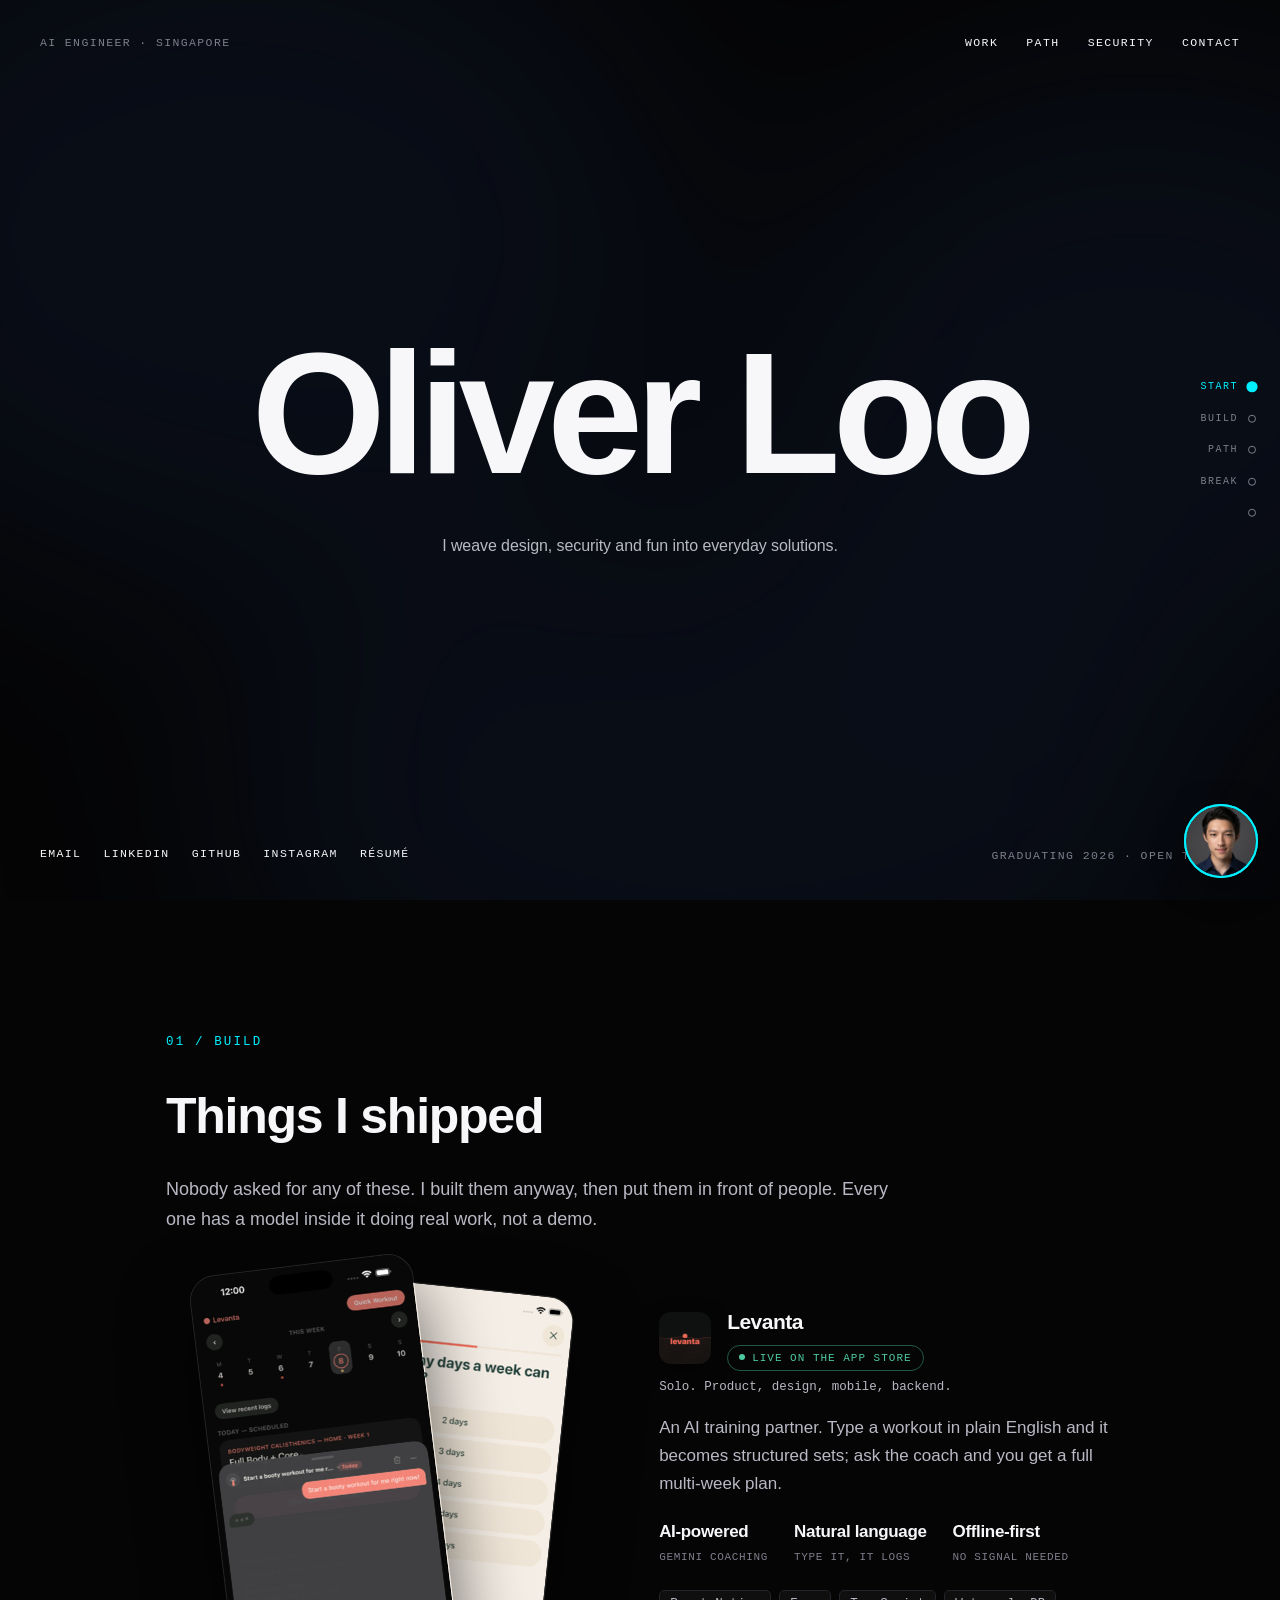
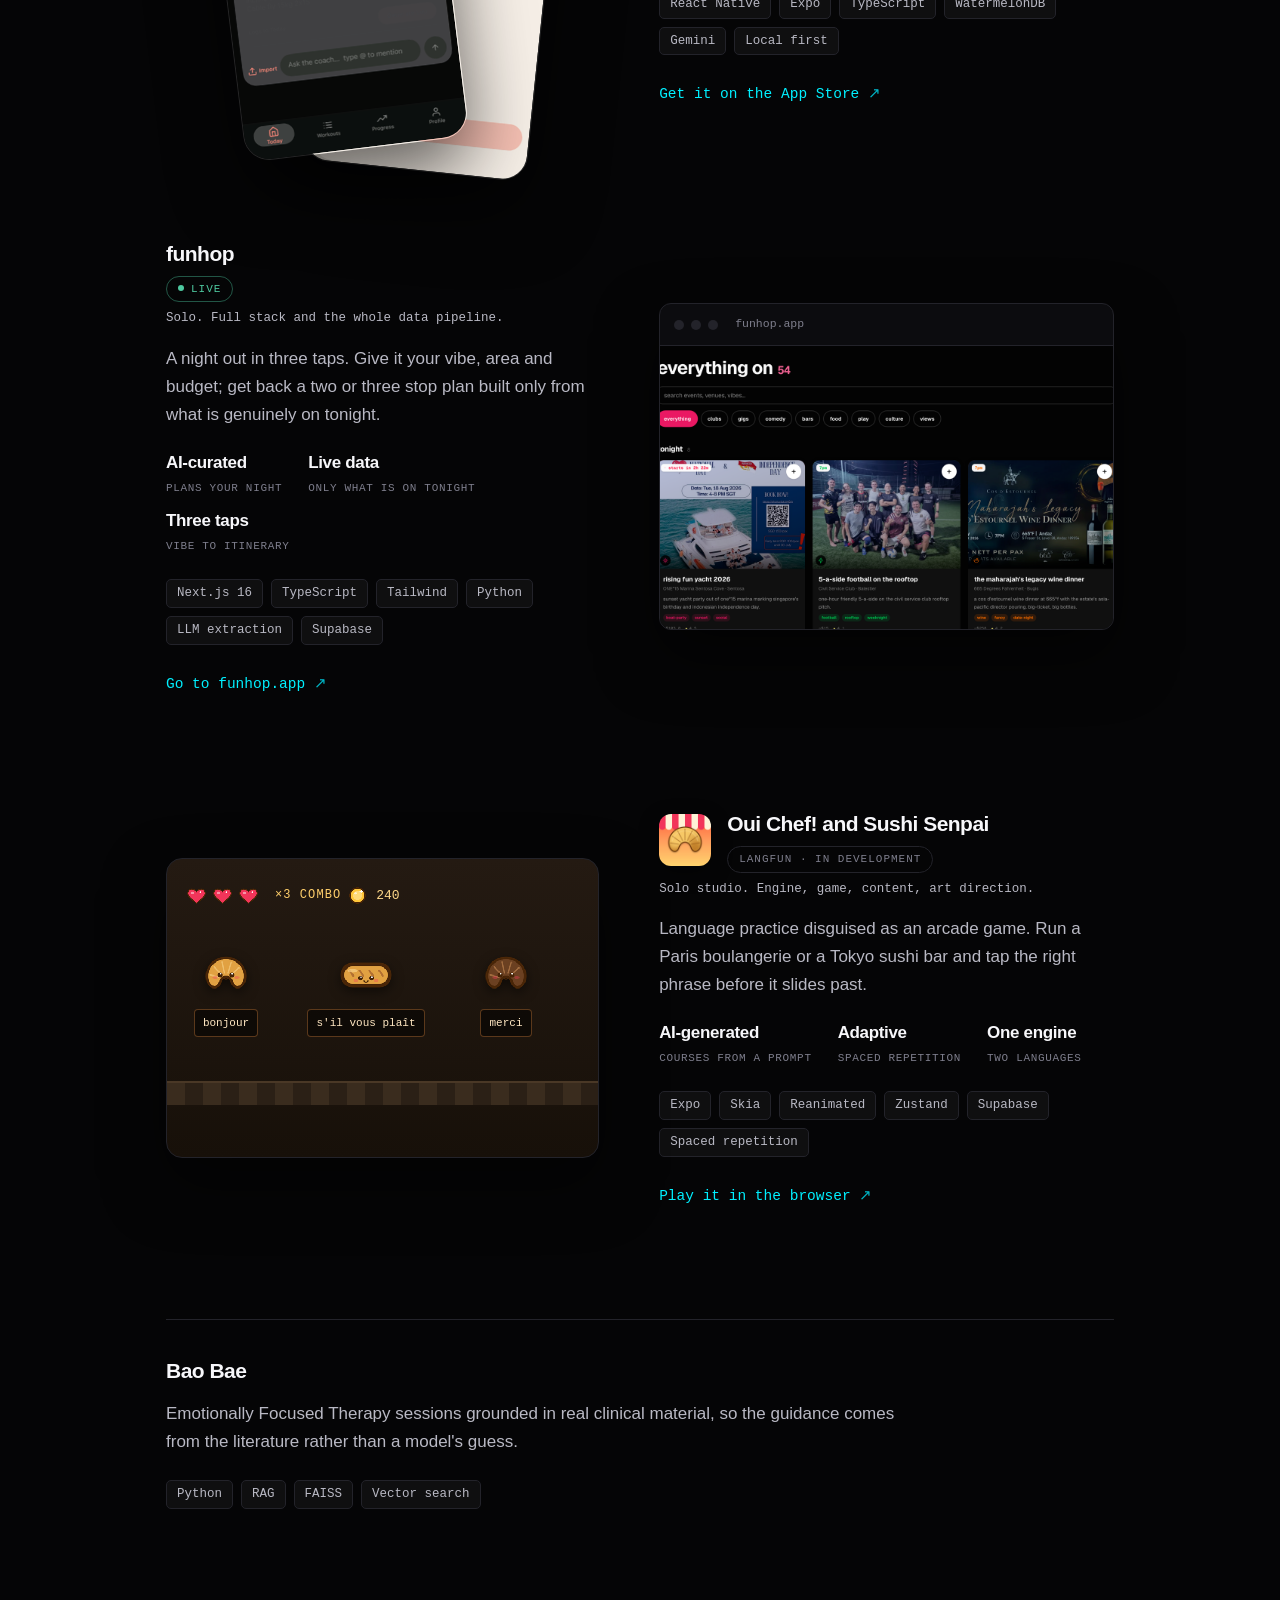
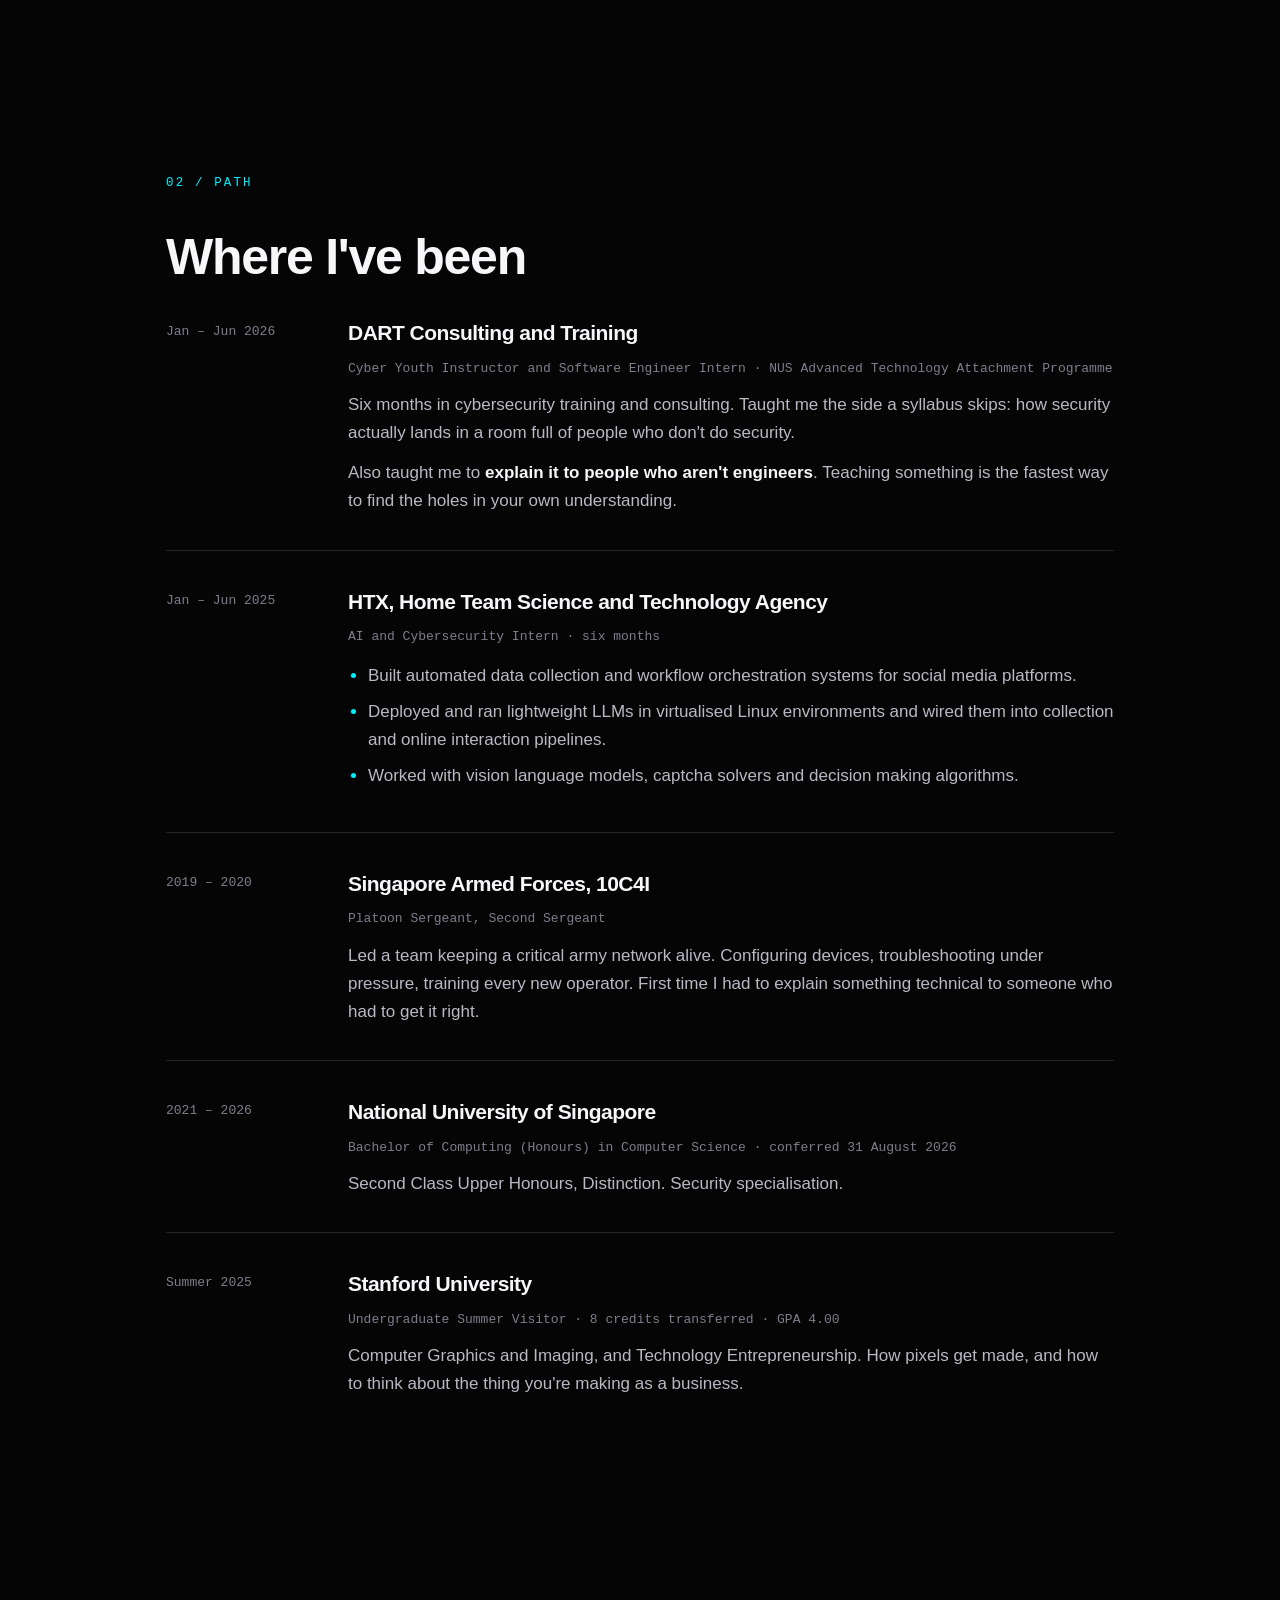
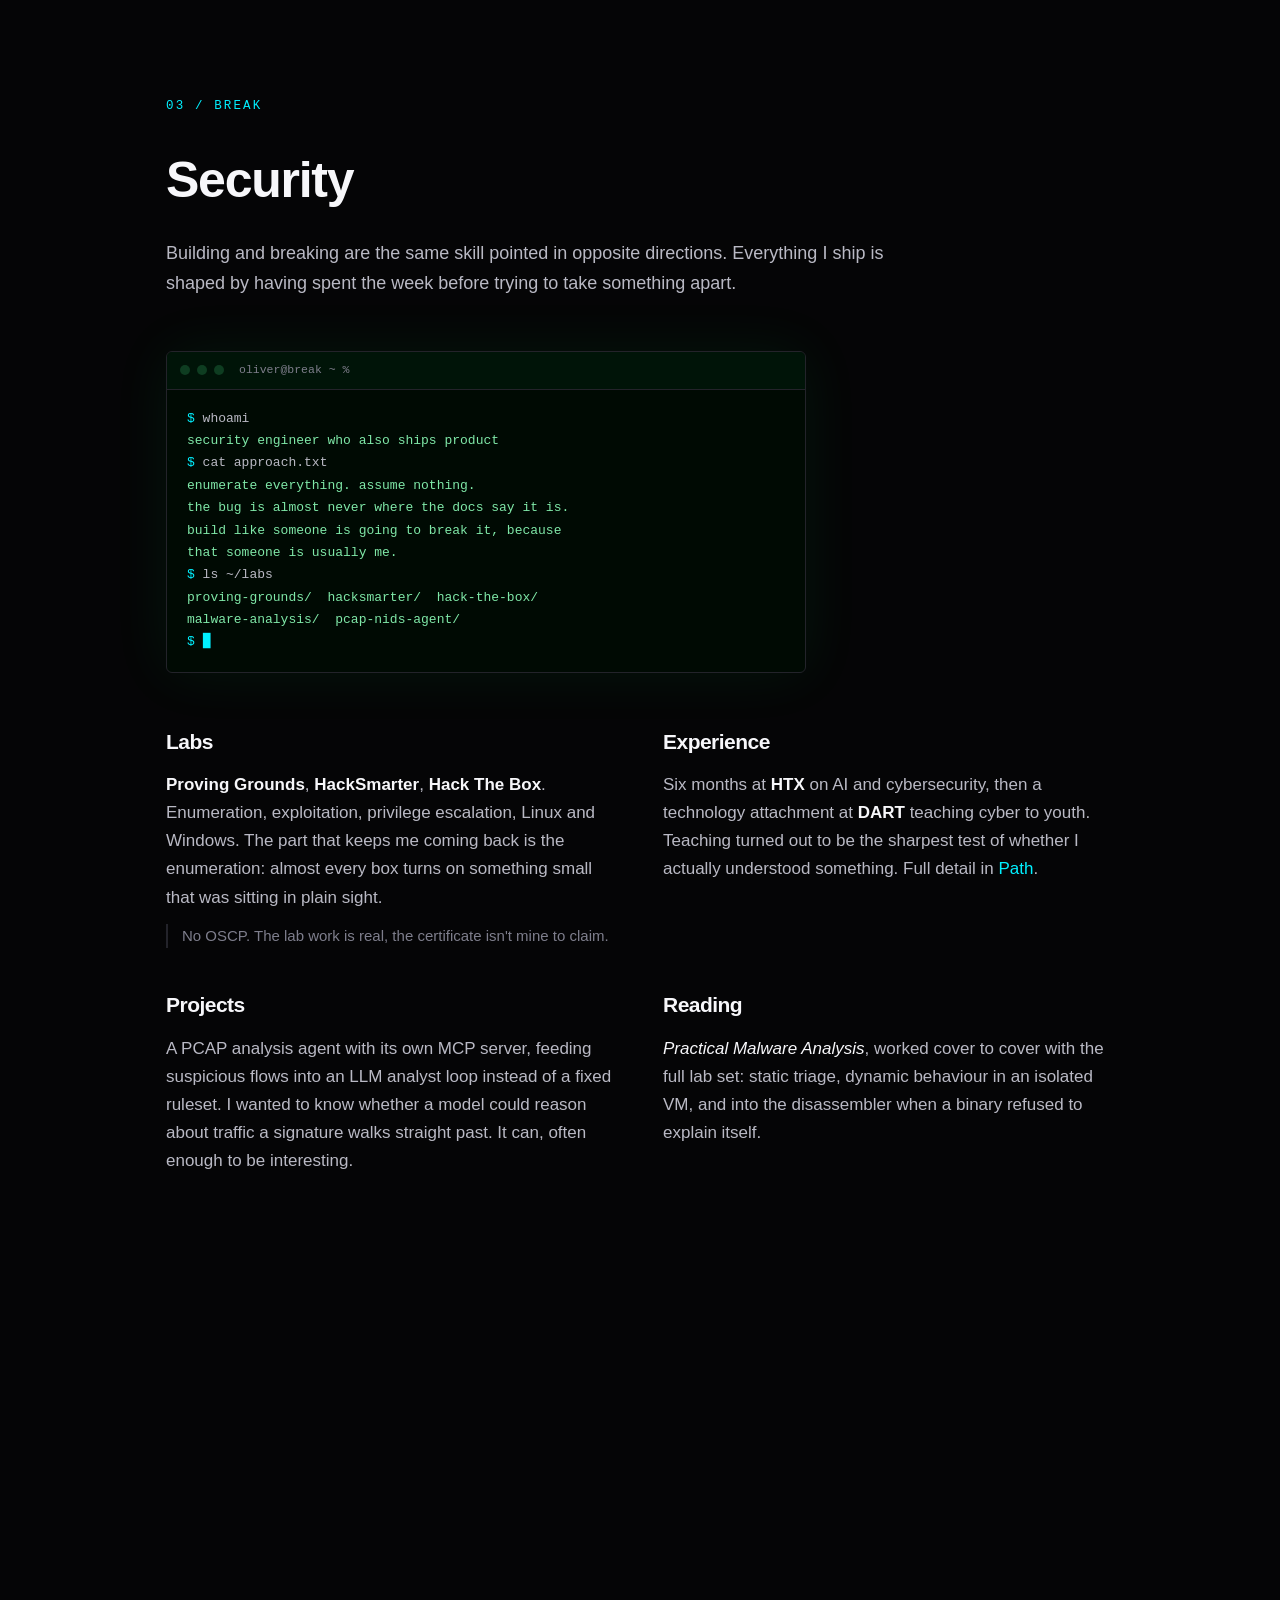
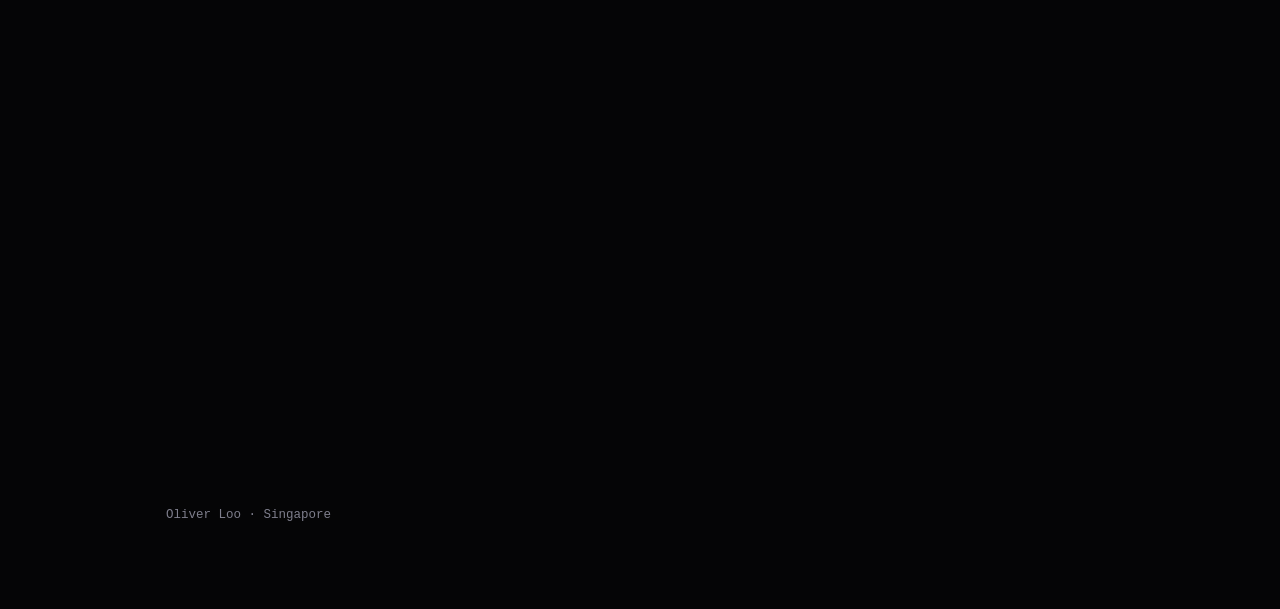
==== commit 6d8506a5: "Black hero, glitching nameplate, capability stats Hero is now black with white type. The name is two" ====
--- a/index.html
+++ b/index.html
@@ -49,7 +49,10 @@
   </div>
 
   <div class="hero-mid">
-    <h1 class="bigname">Oliver Loo</h1>
+    <div class="nameplate" id="nameplate">
+      <span class="np-base" id="npBase">Oliver Loo</span>
+      <span class="np-neon" id="npNeon" aria-hidden="true">Oliver Loo</span>
+    </div>
     <p class="bigsub">
       I weave design, security and fun into everyday solutions.
     </p>
@@ -102,9 +105,9 @@
           structured sets; ask the coach and you get a full multi-week plan.
         </p>
         <ul class="stats" role="list">
-          <li><b>Live</b><span>App Store</span></li>
-          <li><b>Local-first</b><span>works offline</span></li>
-          <li><b>Confirm-first</b><span>AI never writes alone</span></li>
+          <li><b>AI-powered</b><span>Gemini coaching</span></li>
+          <li><b>Natural language</b><span>type it, it logs</span></li>
+          <li><b>Offline-first</b><span>no signal needed</span></li>
         </ul>
         <ul class="stack" role="list">
           <li>React Native</li><li>Expo</li><li>TypeScript</li>
@@ -137,9 +140,9 @@
           a two or three stop plan built only from what is genuinely on tonight.
         </p>
         <ul class="stats" role="list">
-          <li><b>7 stages</b><span>ingestion pipeline</span></li>
-          <li><b>LLM</b><span>messy posts to structured events</span></li>
-          <li><b>85%</b><span>silent corruption found and fixed</span></li>
+          <li><b>AI-curated</b><span>plans your night</span></li>
+          <li><b>Live data</b><span>only what is on tonight</span></li>
+          <li><b>Three taps</b><span>vibe to itinerary</span></li>
         </ul>
         <ul class="stack" role="list">
           <li>Next.js 16</li><li>TypeScript</li><li>Tailwind</li>
@@ -189,9 +192,9 @@
           or a Tokyo sushi bar and tap the right phrase before it slides past.
         </p>
         <ul class="stats" role="list">
-          <li><b>1 engine</b><span>two titles</span></li>
-          <li><b>Leitner</b><span>spaced repetition</span></li>
-          <li><b>No tutorial</b><span>it does not need one</span></li>
+          <li><b>AI-generated</b><span>courses from a prompt</span></li>
+          <li><b>Adaptive</b><span>spaced repetition</span></li>
+          <li><b>One engine</b><span>two languages</span></li>
         </ul>
         <ul class="stack" role="list">
           <li>Expo</li><li>Skia</li><li>Reanimated</li>
--- a/style.css
+++ b/style.css
@@ -15,7 +15,7 @@
   --accent:#ff8a4c;--accent-2:#c96a3a;--radius:12px;
 }
 
-html[data-section="thesis"]{--bg:#f3f1ea;--bg-2:#eae7dd;--line:#d5d0c3;--text:#111110;--dim:#4a4740;--faint:#6f6a5f;--accent:#111110;--accent-2:#5b574d;--radius:2px;--cosmos-op:0;--cosmos-filter:none;}
+html[data-section="thesis"]{--bg:#050506;--bg-2:#0c0c0f;--line:#23232a;--text:#f7f7fa;--dim:#b9b9c4;--faint:#7e7e8c;--accent:#00f0ff;--accent-2:#00b4c4;--radius:2px;--cosmos-op:0;--cosmos-filter:none;}
 html[data-section="break"] {--bg:#000;--bg-2:#020a05;--line:#0e3d21;--text:#ccffdb;--dim:#4fdd88;--faint:#308a56;--accent:#00ff70;--accent-2:#00b74f;--radius:2px;--cosmos-op:.34; --cosmos-filter:grayscale(1) contrast(3.8) brightness(1.05) sepia(1) hue-rotate(72deg) saturate(6);}
 html[data-section="build"] {--bg:#14110d;--bg-2:#1e1913;--line:#342b21;--text:#f4eee5;--dim:#c9c0b4;--faint:#8d806f;--accent:#ff9b4a;--accent-2:#cc7530;--radius:16px;--cosmos-op:.42; --cosmos-filter:grayscale(1) contrast(3.5) brightness(1.05) sepia(.9) hue-rotate(-18deg) saturate(3);}
 html[data-section="path"]  {--bg:#0b1017;--bg-2:#121924;--line:#22303f;--text:#e5ebf2;--dim:#b7c1cd;--faint:#728395;--accent:#68a8ff;--accent-2:#4a80c9;--radius:10px;--cosmos-op:.46; --cosmos-filter:grayscale(1) contrast(3.5) brightness(1.05) sepia(.75) hue-rotate(175deg) saturate(3.4);}
@@ -171,10 +171,10 @@
 .sec-thesis{min-height:100svh;display:grid;grid-template-rows:auto 1fr auto;
   padding:clamp(22px,3vw,34px) 0;position:relative;overflow:hidden}
 
-.silk{position:absolute;inset:-25%;z-index:0;pointer-events:none;filter:blur(90px);
-  opacity:.75;transition:opacity 1.2s var(--ease),transform .9s var(--ease)}
+.silk{position:absolute;inset:-25%;z-index:0;pointer-events:none;filter:blur(110px);
+  opacity:.55;transition:opacity 1.2s var(--ease),transform .9s var(--ease)}
 .silk i{position:absolute;display:block;border-radius:50%;
-  background:var(--silk,#ded8c8);opacity:.85;
+  background:var(--silk,#101a2e);opacity:.8;
   transition:background-color 1.1s var(--ease)}
 .silk i:nth-child(1){width:46%;height:52%;left:6%;top:8%;animation:drift1 26s ease-in-out infinite}
 .silk i:nth-child(2){width:40%;height:46%;right:4%;top:22%;animation:drift2 31s ease-in-out infinite}
@@ -197,9 +197,35 @@
 
 .hero-mid{position:relative;z-index:2;display:flex;flex-direction:column;
   align-items:center;justify-content:center;text-align:center;padding:0 20px}
-.bigname{font-family:var(--sans);font-weight:600;letter-spacing:-.045em;line-height:.92;
-  transition:transform .9s var(--ease);
-  font-size:clamp(52px,13.5vw,196px);margin:0;color:var(--text);white-space:nowrap}
+/* Two copies of the name stacked exactly. The base is white; the neon
+   copy underneath is masked to a circle that follows the cursor, so
+   moving across the name wipes a hole through to the layer below. */
+.nameplate{position:relative;display:inline-block;isolation:isolate}
+.np-base,.np-neon{display:block;font-family:var(--sans);font-weight:600;
+  letter-spacing:-.045em;line-height:.92;font-size:clamp(52px,13.5vw,196px);
+  white-space:nowrap;margin:0}
+.np-base{color:var(--text);position:relative;z-index:1;
+  transition:transform .9s var(--ease)}
+.np-neon{position:absolute;inset:0;z-index:2;pointer-events:none;
+  color:var(--neon,#00f0ff);transition:color .2s var(--ease);
+  -webkit-mask-image:radial-gradient(circle var(--rev,0px) at var(--mx,50%) var(--my,50%),#000 60%,transparent 100%);
+  mask-image:radial-gradient(circle var(--rev,0px) at var(--mx,50%) var(--my,50%),#000 60%,transparent 100%);
+  transition:opacity .3s var(--ease)}
+
+/* Glitch: chromatic split and a hard slice, used both for the idle tic
+   and for the moment the name swaps to one of the three words. */
+.nameplate.glitch .np-neon{--rev:2200px}
+/* One colour per glitch, split against itself rather than a rainbow. */
+@keyframes glitchShift{
+  0%{transform:none;text-shadow:none}
+  25%{transform:translate(-4px,1px);text-shadow:4px 0 var(--neon,#00f0ff)}
+  50%{transform:translate(4px,-2px);text-shadow:-5px 0 var(--neon,#00f0ff)}
+  75%{transform:translate(-2px,2px);text-shadow:3px 0 var(--neon,#00f0ff)}
+  100%{transform:none;text-shadow:none}
+}
+.nameplate.glitch .np-base{animation:glitchShift .34s steps(2,end) both}
+.nameplate.word .np-base{color:var(--neon,#00f0ff)}
+
 .bigsub{font-size:clamp(13.5px,1.35vw,16px);line-height:1.55;color:var(--dim);
   max-width:30em;margin:clamp(22px,3.4vw,40px) auto 0;letter-spacing:-.005em}
 
@@ -211,8 +237,7 @@
 .hero-foot .links a:hover{color:var(--accent);opacity:.6}
 
 @media (max-width:760px){
-  .bigname{white-space:normal;font-size:clamp(46px,16vw,90px)}
-  .hero-foot{flex-direction:column;align-items:flex-start;gap:14px}
+    .hero-foot{flex-direction:column;align-items:flex-start;gap:14px}
   .topbar{flex-direction:column;gap:14px}
 }
 @media (prefers-reduced-motion:reduce){ .silk i{animation:none} }
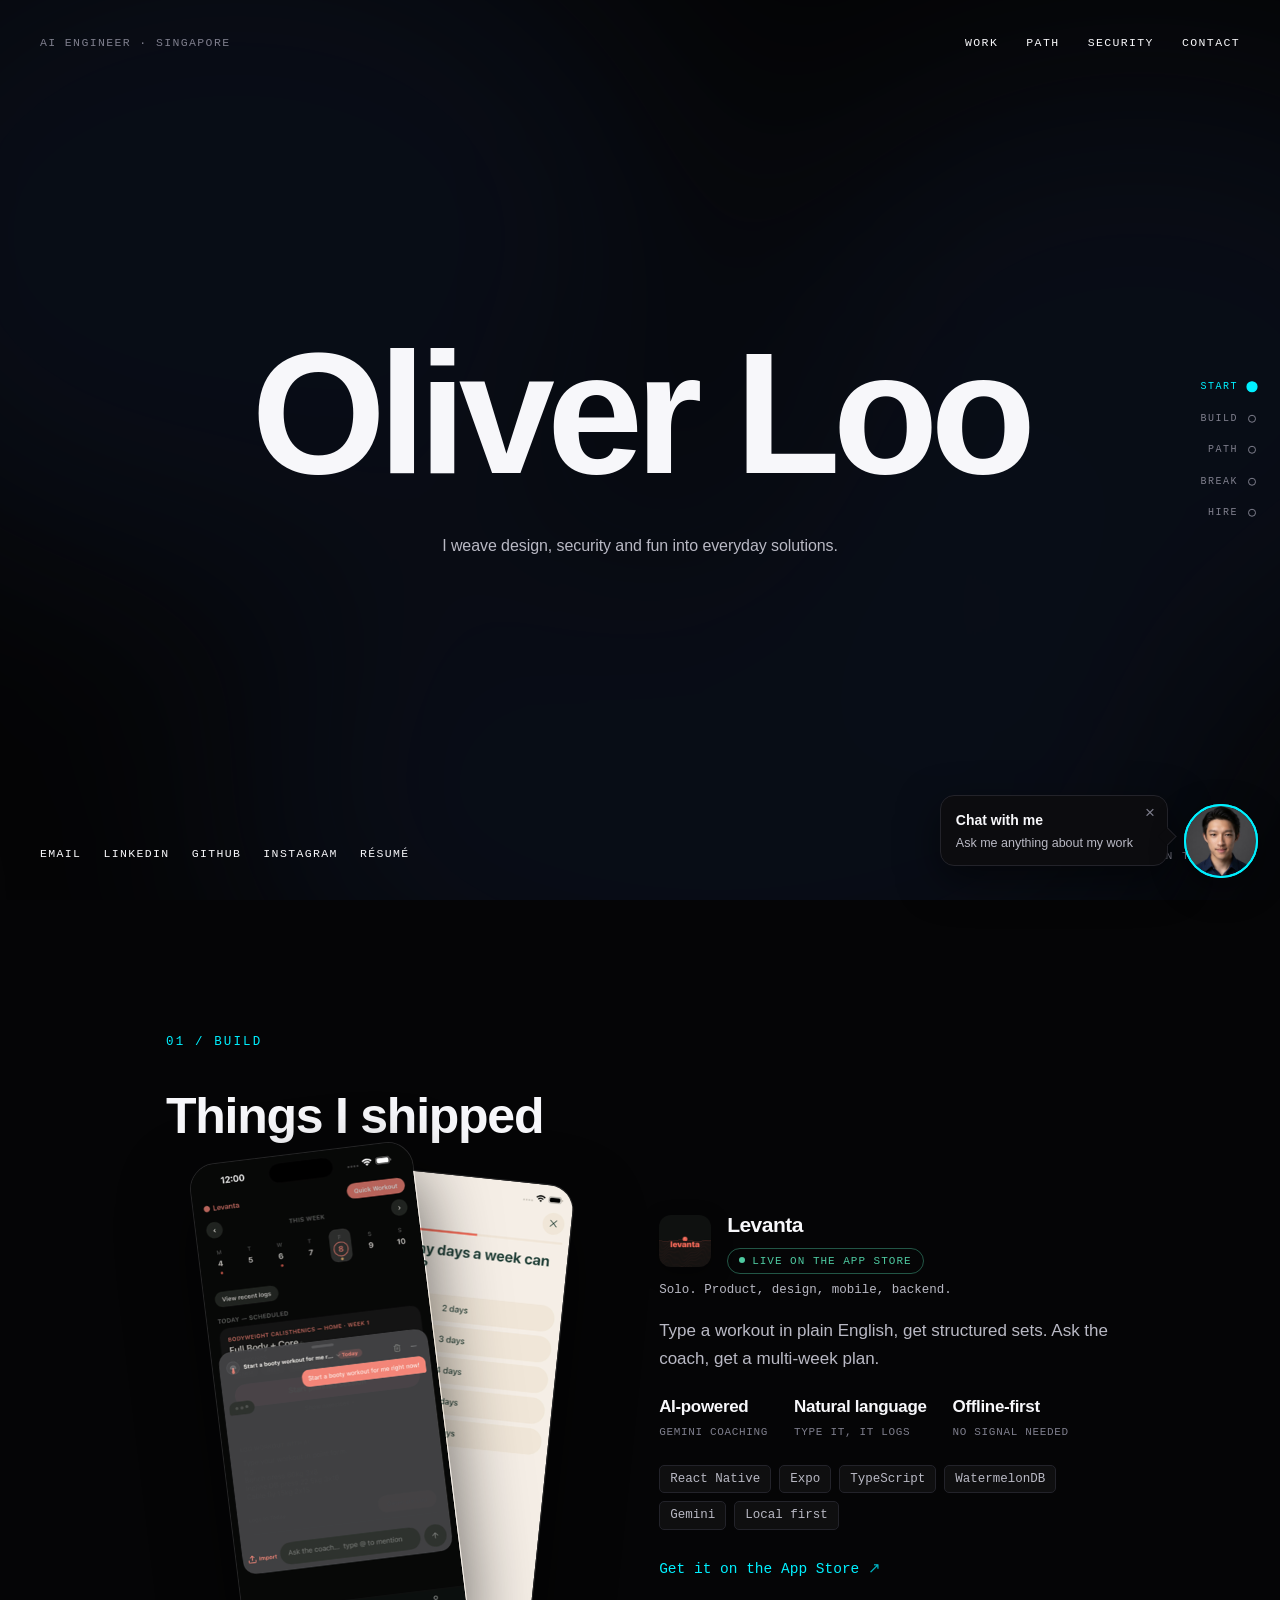
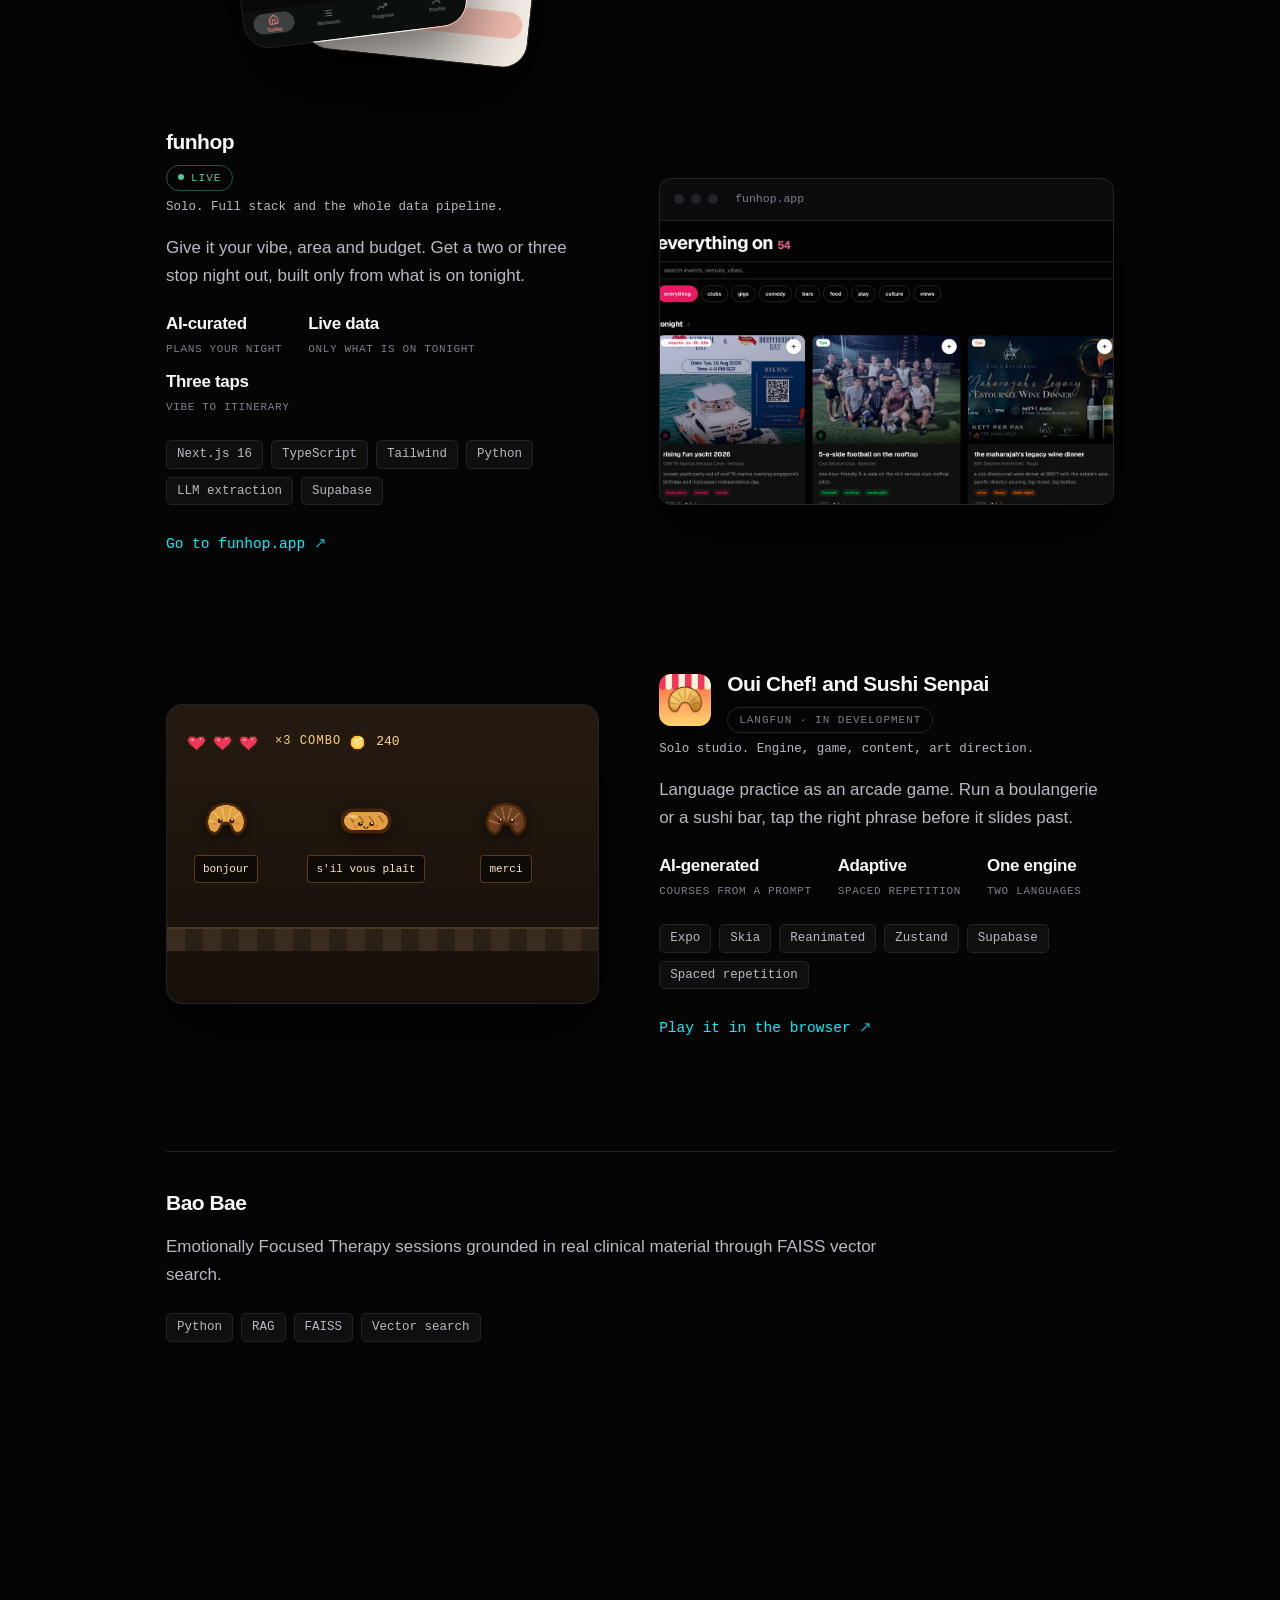
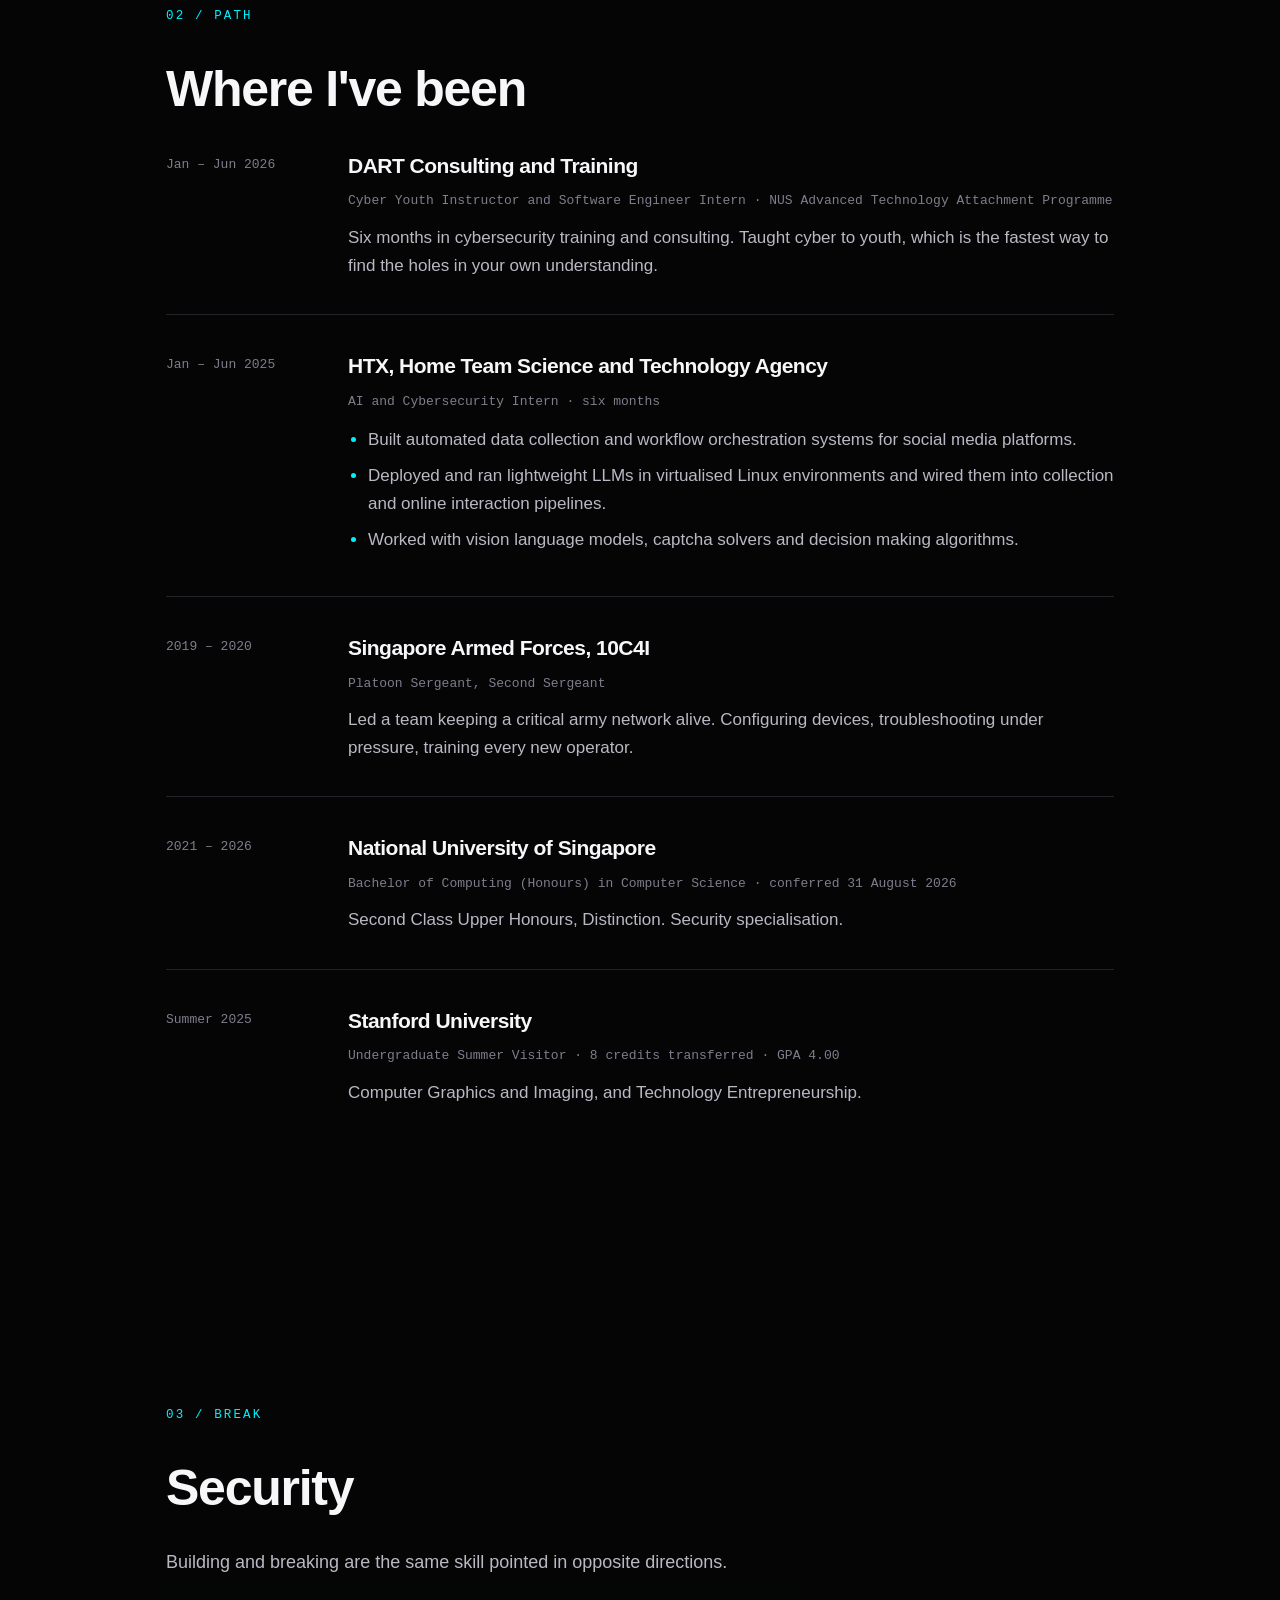
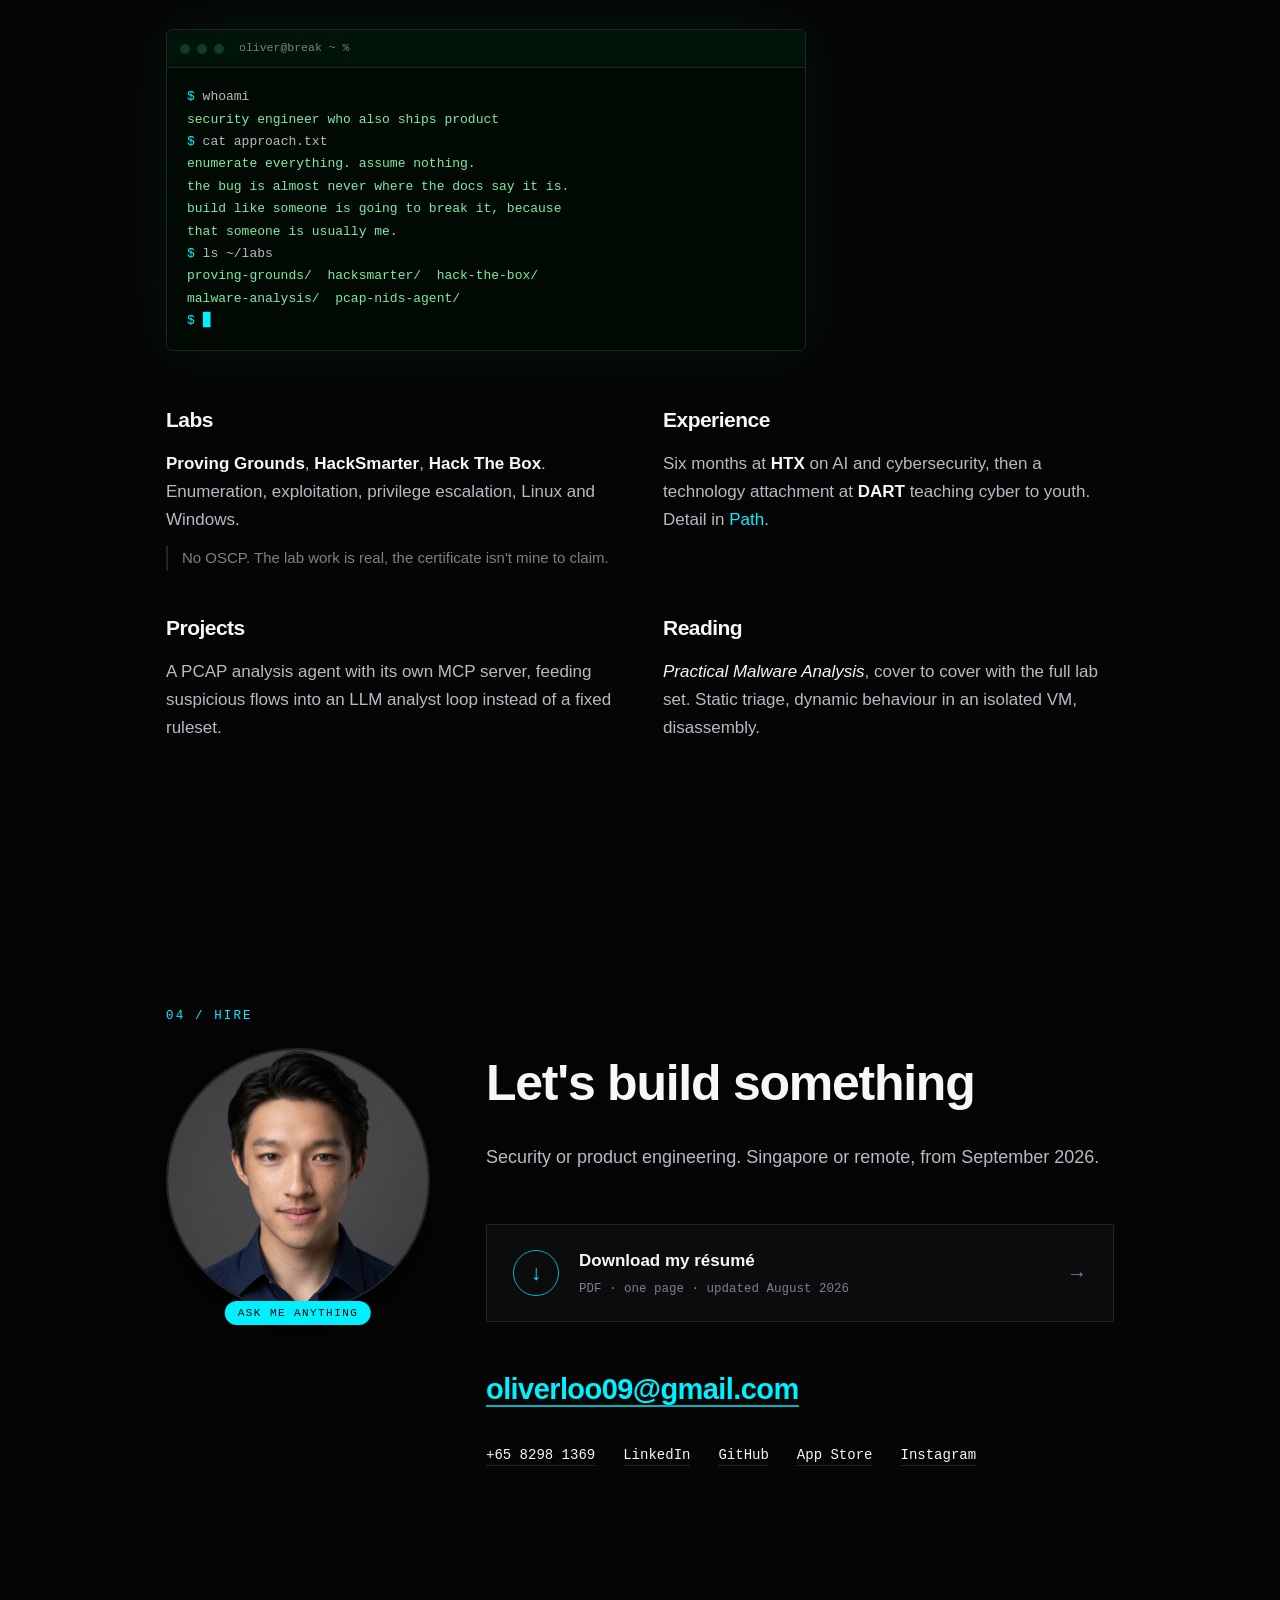
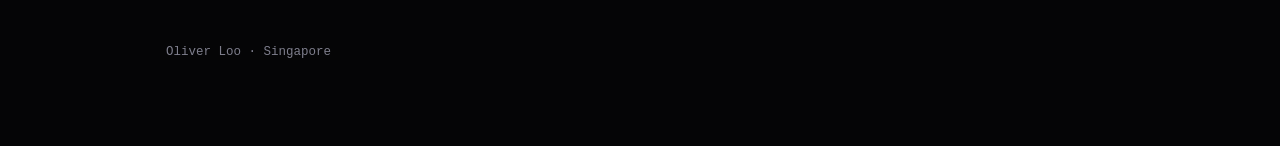
==== commit a50b9bf3: "Cut the over-explaining Build loses its lede entirely. Every project blurb is one line. The security" ====
--- a/index.html
+++ b/index.html
@@ -77,10 +77,6 @@
   <div class="wrap">
     <p class="eyebrow reveal">01 / Build</p>
     <h2 class="reveal">Things I shipped</h2>
-    <p class="section-lede reveal">
-      Nobody asked for any of these. I built them anyway, then put them in front of
-      people. Every one has a model inside it doing real work, not a demo.
-    </p>
 
     <!-- Levanta -->
     <article class="show reveal">
@@ -101,8 +97,8 @@
         </div>
         <p class="role">Solo. Product, design, mobile, backend.</p>
         <p>
-          An AI training partner. Type a workout in plain English and it becomes
-          structured sets; ask the coach and you get a full multi-week plan.
+          Type a workout in plain English, get structured sets. Ask the coach,
+          get a multi-week plan.
         </p>
         <ul class="stats" role="list">
           <li><b>AI-powered</b><span>Gemini coaching</span></li>
@@ -136,8 +132,8 @@
         </div>
         <p class="role">Solo. Full stack and the whole data pipeline.</p>
         <p>
-          A night out in three taps. Give it your vibe, area and budget; get back
-          a two or three stop plan built only from what is genuinely on tonight.
+          Give it your vibe, area and budget. Get a two or three stop night out,
+          built only from what is on tonight.
         </p>
         <ul class="stats" role="list">
           <li><b>AI-curated</b><span>plans your night</span></li>
@@ -188,8 +184,8 @@
         </div>
         <p class="role">Solo studio. Engine, game, content, art direction.</p>
         <p>
-          Language practice disguised as an arcade game. Run a Paris boulangerie
-          or a Tokyo sushi bar and tap the right phrase before it slides past.
+          Language practice as an arcade game. Run a boulangerie or a sushi bar,
+          tap the right phrase before it slides past.
         </p>
         <ul class="stats" role="list">
           <li><b>AI-generated</b><span>courses from a prompt</span></li>
@@ -208,8 +204,8 @@
     <article class="strip reveal">
       <h3>Bao Bae</h3>
       <p>
-        Emotionally Focused Therapy sessions grounded in real clinical material,
-        so the guidance comes from the literature rather than a model's guess.
+        Emotionally Focused Therapy sessions grounded in real clinical material
+        through FAISS vector search.
       </p>
       <ul class="stack" role="list"><li>Python</li><li>RAG</li><li>FAISS</li><li>Vector search</li></ul>
     </article>
@@ -227,13 +223,8 @@
         <h3>DART Consulting and Training</h3>
         <p class="sub">Cyber Youth Instructor and Software Engineer Intern · NUS Advanced Technology Attachment Programme</p>
         <p>
-          Six months in cybersecurity training and consulting. Taught me the side a
-          syllabus skips: how security actually lands in a room full of people who
-          don't do security.
-        </p>
-        <p>
-          Also taught me to <b>explain it to people who aren't engineers</b>.
-          Teaching something is the fastest way to find the holes in your own
+          Six months in cybersecurity training and consulting. Taught cyber to
+          youth, which is the fastest way to find the holes in your own
           understanding.
         </p>
       </div>
@@ -259,8 +250,7 @@
         <p class="sub">Platoon Sergeant, Second Sergeant</p>
         <p>
           Led a team keeping a critical army network alive. Configuring devices,
-          troubleshooting under pressure, training every new operator. First time I
-          had to explain something technical to someone who had to get it right.
+          troubleshooting under pressure, training every new operator.
         </p>
       </div>
     </div>
@@ -280,9 +270,7 @@
         <h3>Stanford University</h3>
         <p class="sub">Undergraduate Summer Visitor · 8 credits transferred · GPA 4.00</p>
         <p>
-          Computer Graphics and Imaging, and Technology Entrepreneurship. How
-          pixels get made, and how to think about the thing you're making as a
-          business.
+          Computer Graphics and Imaging, and Technology Entrepreneurship.
         </p>
       </div>
     </div>
@@ -296,8 +284,6 @@
     <h2 class="reveal">Security</h2>
     <p class="section-lede reveal">
       Building and breaking are the same skill pointed in opposite directions.
-      Everything I ship is shaped by having spent the week before trying to take
-      something apart.
     </p>
 
     <div class="term reveal" aria-hidden="true">
@@ -321,8 +307,6 @@
         <p>
           <b>Proving Grounds</b>, <b>HackSmarter</b>, <b>Hack The Box</b>.
           Enumeration, exploitation, privilege escalation, Linux and Windows.
-          The part that keeps me coming back is the enumeration: almost every box
-          turns on something small that was sitting in plain sight.
         </p>
         <p class="note">
           No OSCP. The lab work is real, the certificate isn't mine to claim.
@@ -333,9 +317,8 @@
         <h3>Experience</h3>
         <p>
           Six months at <b>HTX</b> on AI and cybersecurity, then a technology
-          attachment at <b>DART</b> teaching cyber to youth. Teaching turned out
-          to be the sharpest test of whether I actually understood something.
-          Full detail in <a href="#path">Path</a>.
+          attachment at <b>DART</b> teaching cyber to youth. Detail in
+          <a href="#path">Path</a>.
         </p>
       </div>
 
@@ -343,18 +326,15 @@
         <h3>Projects</h3>
         <p>
           A PCAP analysis agent with its own MCP server, feeding suspicious flows
-          into an LLM analyst loop instead of a fixed ruleset. I wanted to know
-          whether a model could reason about traffic a signature walks straight
-          past. It can, often enough to be interesting.
+          into an LLM analyst loop instead of a fixed ruleset.
         </p>
       </div>
 
       <div class="col reveal">
         <h3>Reading</h3>
         <p>
-          <i>Practical Malware Analysis</i>, worked cover to cover with the full
-          lab set: static triage, dynamic behaviour in an isolated VM, and into
-          the disassembler when a binary refused to explain itself.
+          <i>Practical Malware Analysis</i>, cover to cover with the full lab set.
+          Static triage, dynamic behaviour in an isolated VM, disassembly.
         </p>
       </div>
     </div>
@@ -378,8 +358,7 @@
       <div class="hire-copy">
         <h2 class="reveal">Let's build something</h2>
         <p class="section-lede reveal">
-          Security or product engineering, Singapore or remote, from September 2026.
-          Best when I get to do both. Got something you want broken or built?
+          Security or product engineering. Singapore or remote, from September 2026.
         </p>
 
         <a class="cv-box reveal" href="Oliver-Loo-CV.pdf" download>
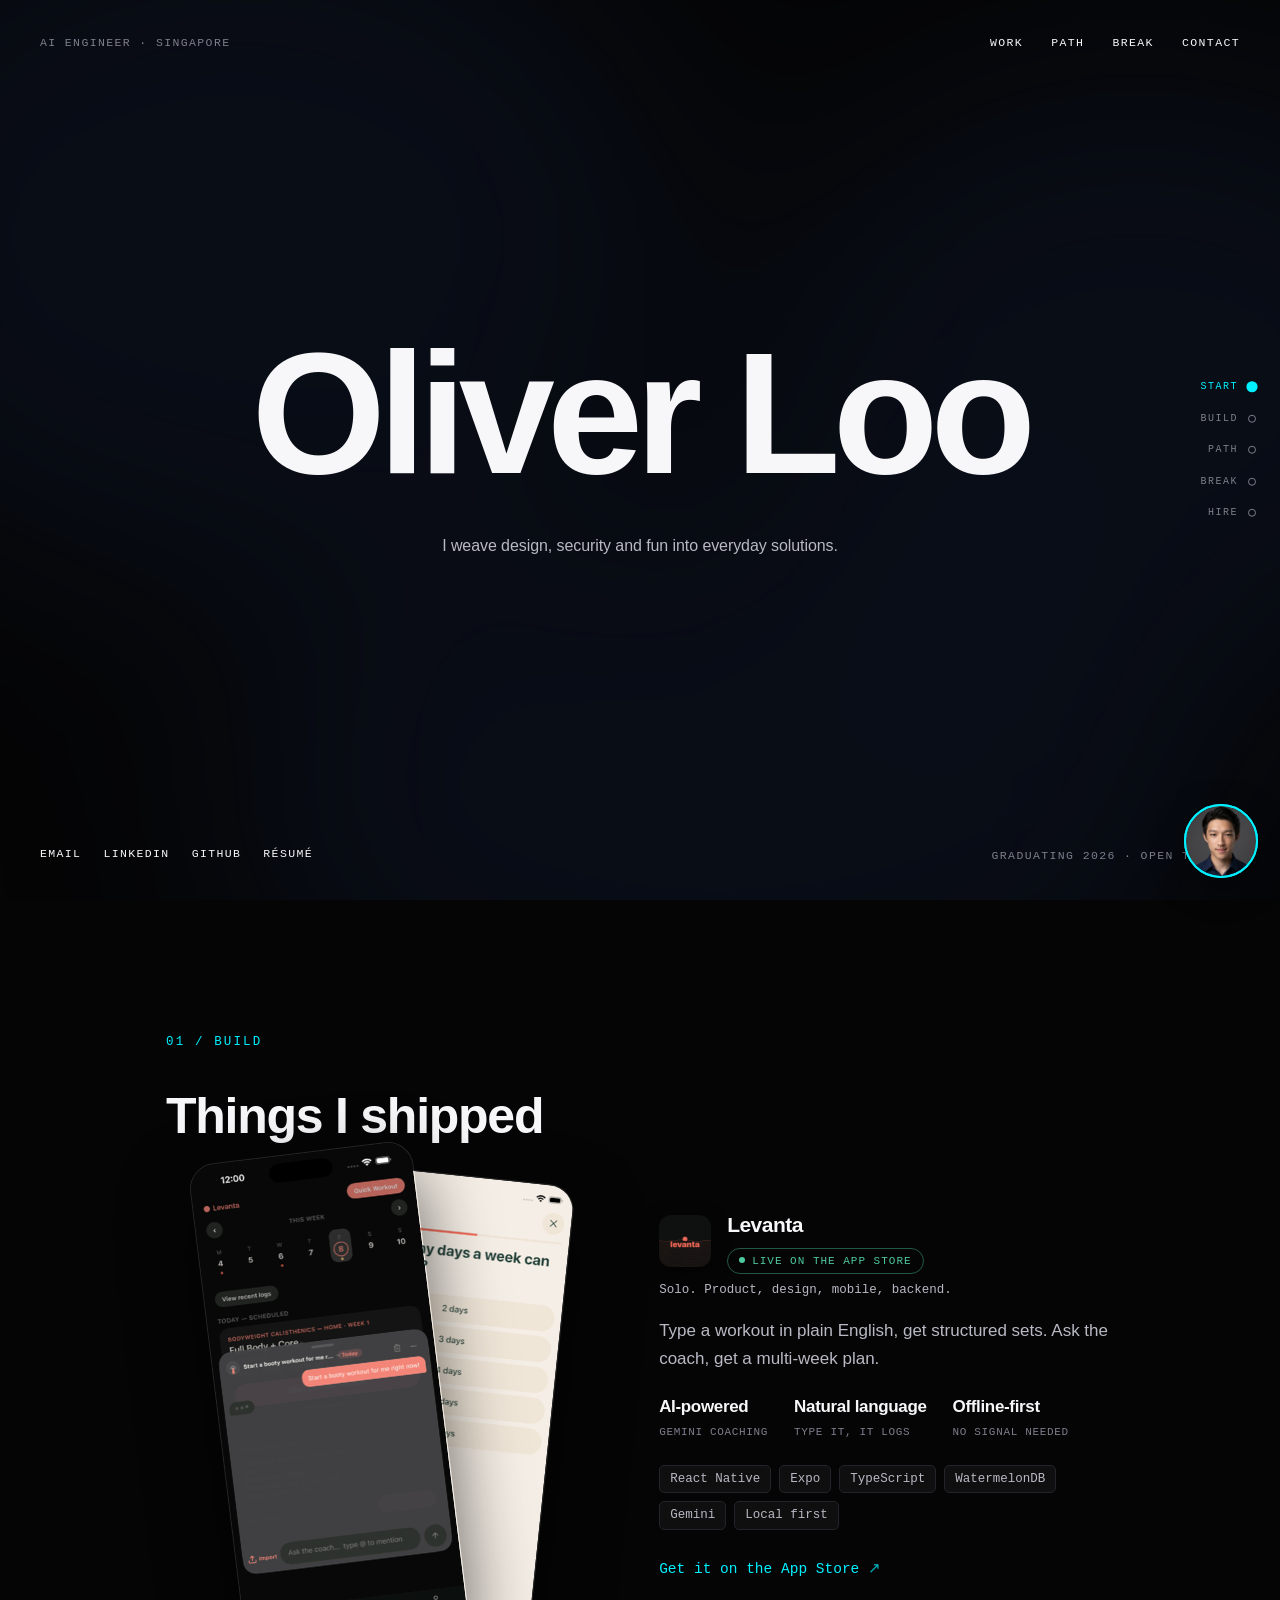
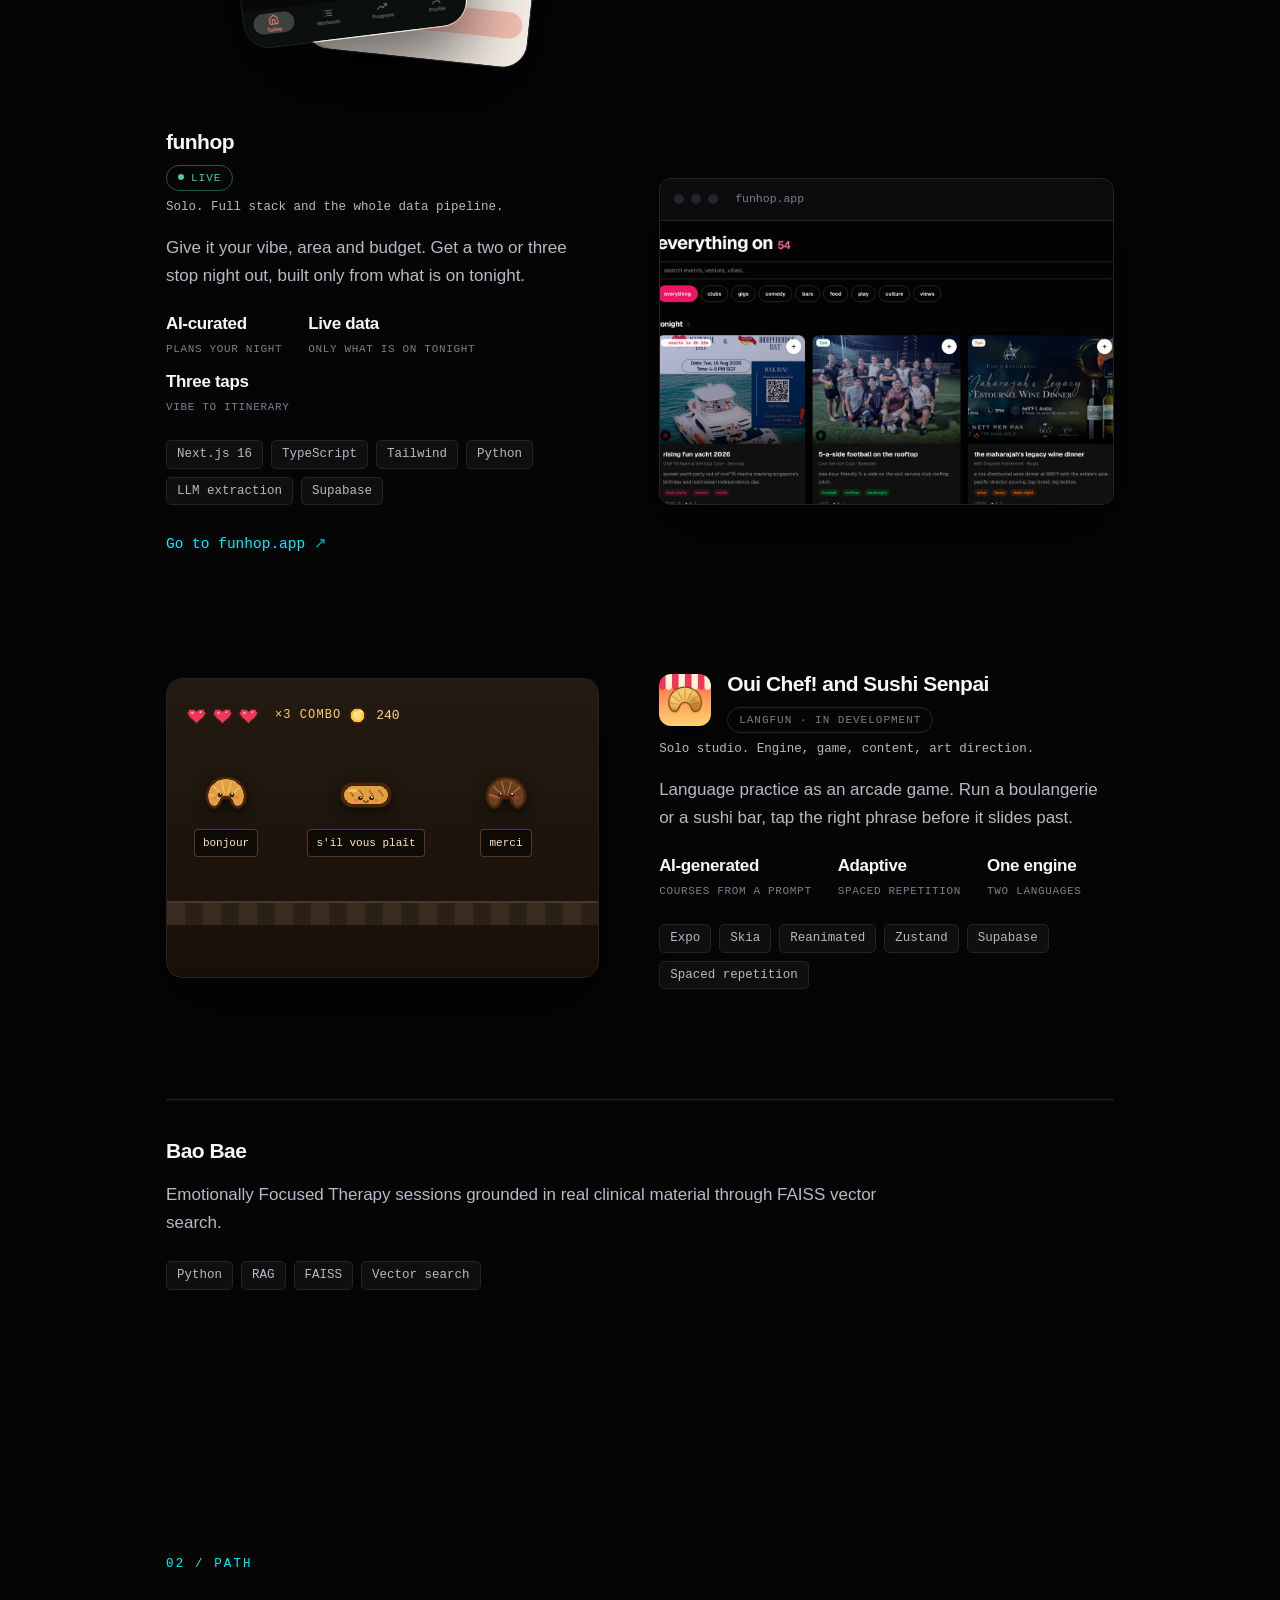
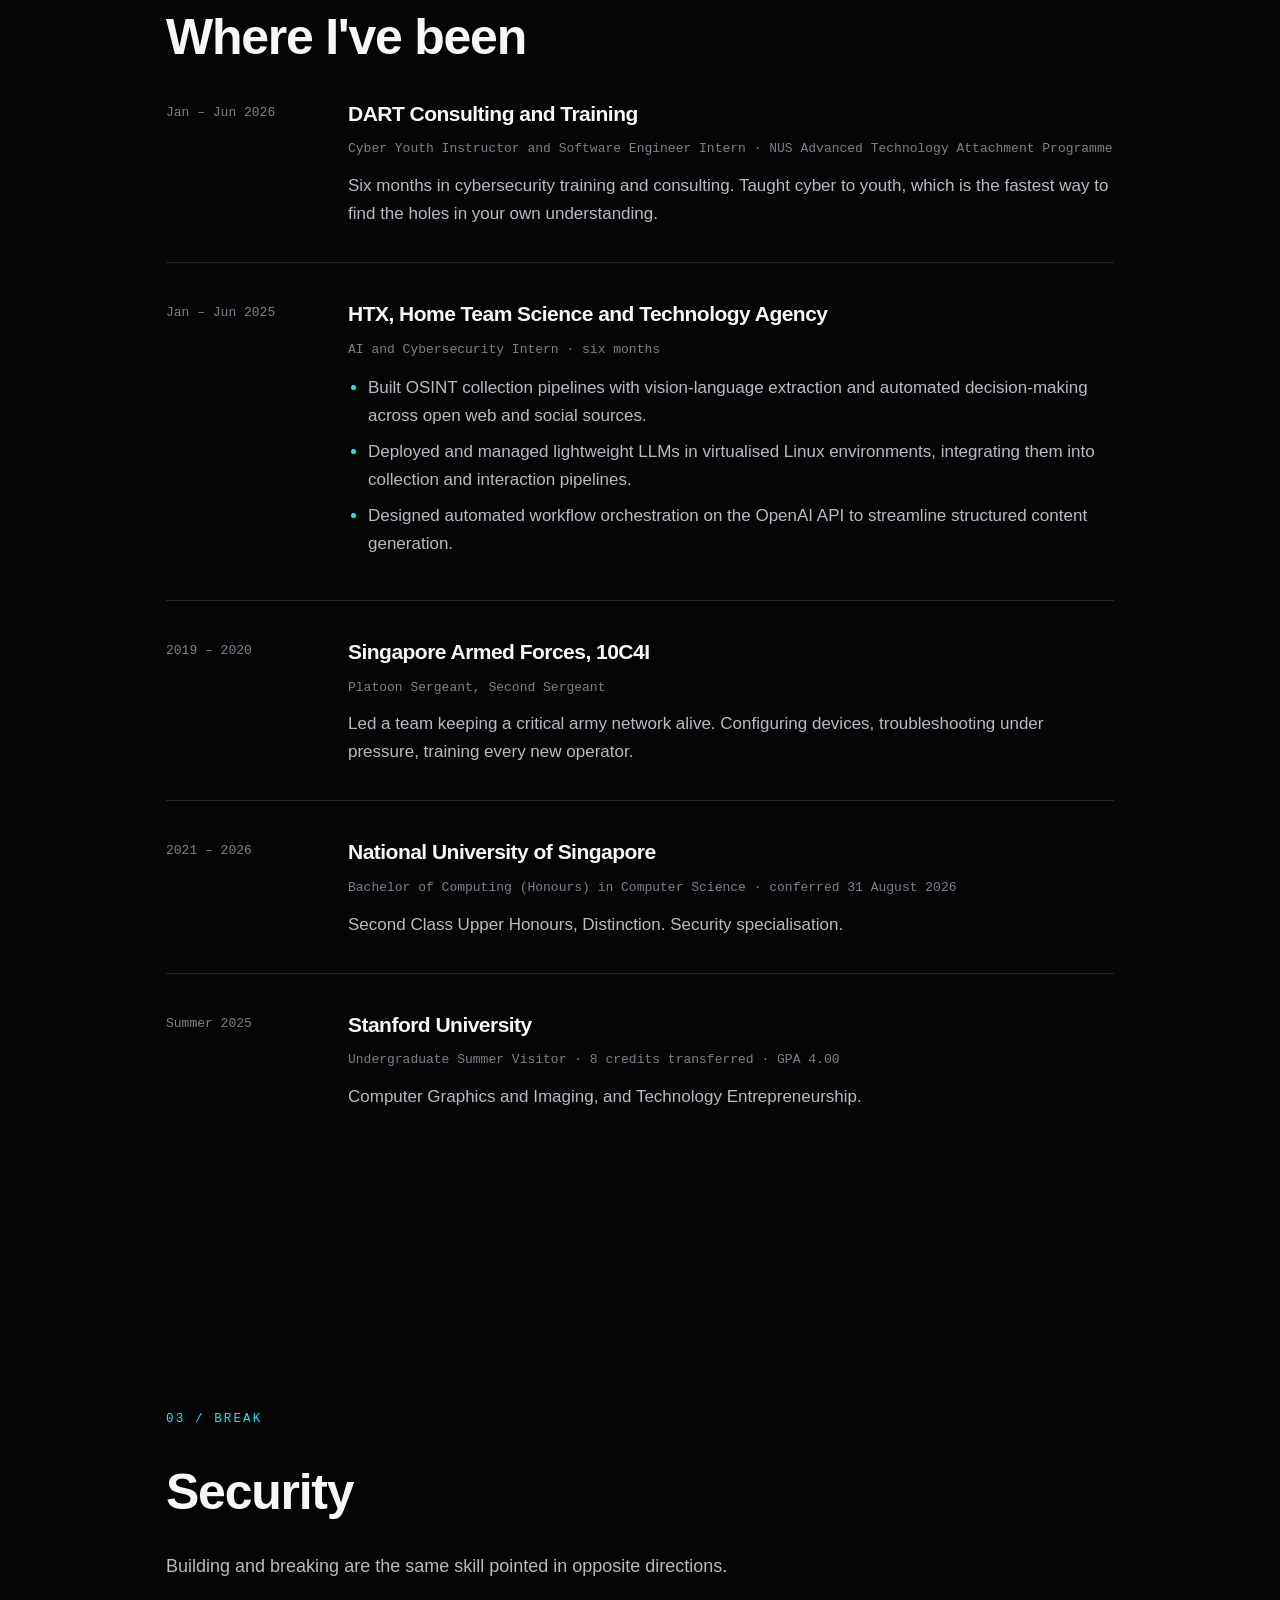
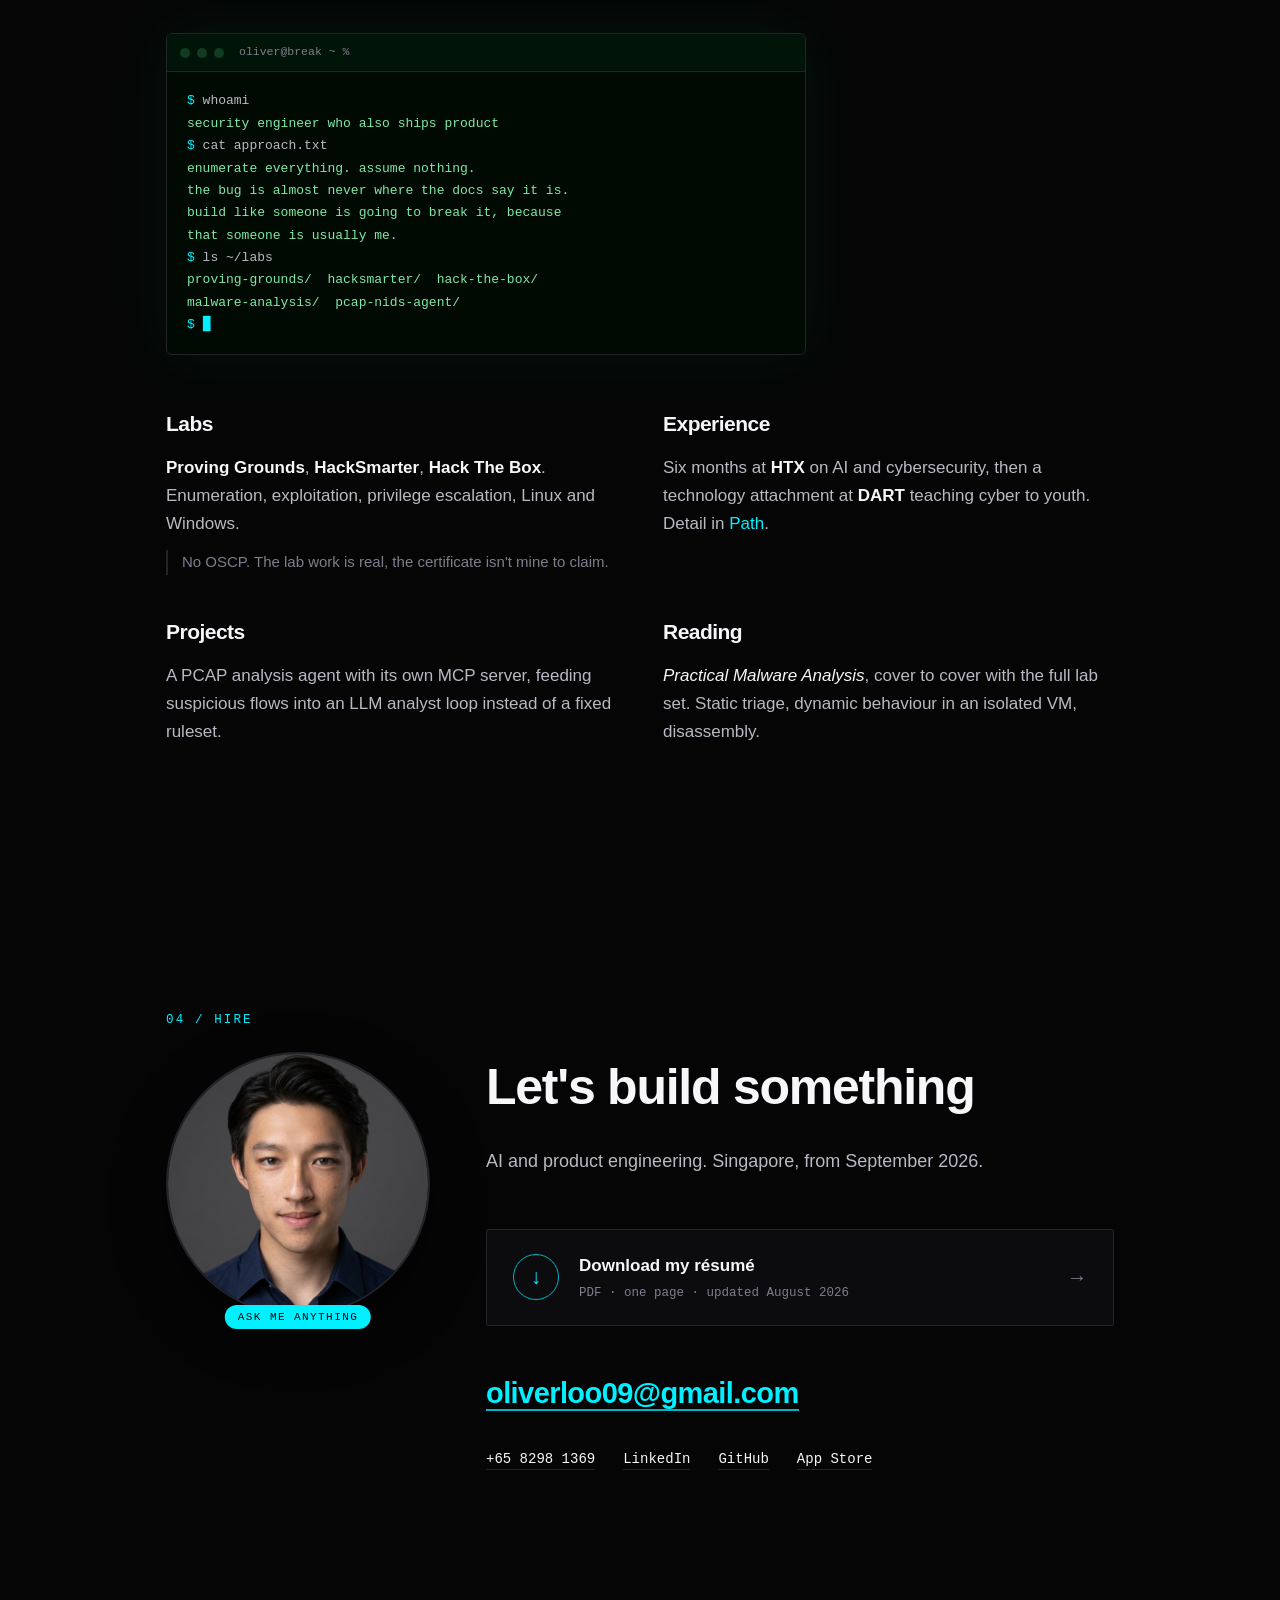
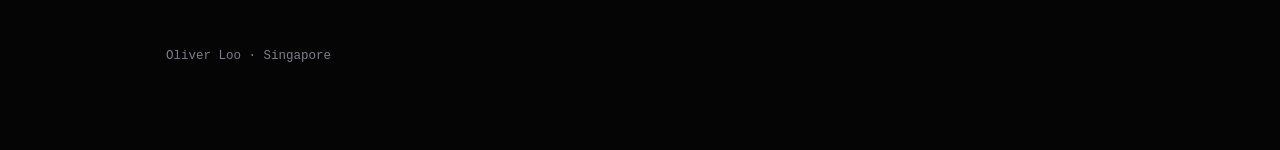
==== commit 90576904: "Lead with product, reword HTX, drop dead link and Instagram - Langfun's "Play it in the browser" but" ====
--- a/index.html
+++ b/index.html
@@ -4,9 +4,9 @@
 <meta charset="utf-8">
 <meta name="viewport" content="width=device-width, initial-scale=1">
 <title>Oliver Loo — AI Engineer</title>
-<meta name="description" content="AI engineer and generalist. I put LLMs into products people actually use. CS at NUS, security track, products live on the App Store.">
+<meta name="description" content="AI engineer. I build LLM-powered products end to end and ship them to real users. CS at NUS, products live on the App Store.">
 <meta property="og:title" content="Oliver Loo — AI Engineer">
-<meta property="og:description" content="I put AI into things people use. Levanta is on the App Store, funhop is live, and I am looking for my next role.">
+<meta property="og:description" content="AI engineer. I build LLM-powered products end to end and ship them to real users. CS at NUS, products live on the App Store.">
 <meta property="og:type" content="website">
 <script>document.documentElement.classList.add("js")</script>
 <link rel="stylesheet" href="style.css">
@@ -43,7 +43,7 @@
     <nav class="topbar-nav" aria-label="Sections">
       <a href="#build" data-tint="build">Work</a>
       <a href="#path"  data-tint="path">Path</a>
-      <a href="#break" data-tint="break">Security</a>
+      <a href="#break" data-tint="break">Break</a>
       <a href="#hire"  data-tint="hire">Contact</a>
     </nav>
   </div>
@@ -63,7 +63,6 @@
       <li><a href="mailto:oliverloo09@gmail.com">Email</a></li>
       <li><a href="https://www.linkedin.com/in/oliver-loo-8ab131157">LinkedIn</a></li>
       <li><a href="https://github.com/Oliverloo0909">GitHub</a></li>
-      <li><a href="https://www.instagram.com/yutasakthefirst/">Instagram</a></li>
       <li><a href="Oliver-Loo-CV.pdf" download>Résumé</a></li>
     </ul>
     <span class="hero-year">Graduating 2026 · open to work</span>
@@ -196,7 +195,6 @@
           <li>Expo</li><li>Skia</li><li>Reanimated</li>
           <li>Zustand</li><li>Supabase</li><li>Spaced repetition</li>
         </ul>
-        <p class="card-links"><a href="PLAY-URL-HERE">Play it in the browser</a></p>
       </div>
     </article>
 
@@ -236,9 +234,9 @@
         <h3>HTX, Home Team Science and Technology Agency</h3>
         <p class="sub">AI and Cybersecurity Intern · six months</p>
         <ul class="bullets" role="list">
-          <li>Built automated data collection and workflow orchestration systems for social media platforms.</li>
-          <li>Deployed and ran lightweight LLMs in virtualised Linux environments and wired them into collection and online interaction pipelines.</li>
-          <li>Worked with vision language models, captcha solvers and decision making algorithms.</li>
+          <li>Built OSINT collection pipelines with vision-language extraction and automated decision-making across open web and social sources.</li>
+          <li>Deployed and managed lightweight LLMs in virtualised Linux environments, integrating them into collection and interaction pipelines.</li>
+          <li>Designed automated workflow orchestration on the OpenAI API to streamline structured content generation.</li>
         </ul>
       </div>
     </div>
@@ -358,7 +356,7 @@
       <div class="hire-copy">
         <h2 class="reveal">Let's build something</h2>
         <p class="section-lede reveal">
-          Security or product engineering. Singapore or remote, from September 2026.
+          AI and product engineering. Singapore, from September 2026.
         </p>
 
         <a class="cv-box reveal" href="Oliver-Loo-CV.pdf" download>
@@ -376,7 +374,6 @@
           <li><a href="https://www.linkedin.com/in/oliver-loo-8ab131157">LinkedIn</a></li>
           <li><a href="https://github.com/Oliverloo0909">GitHub</a></li>
           <li><a href="https://apps.apple.com/us/app/levanta/id6762108078">App Store</a></li>
-          <li><a href="https://www.instagram.com/yutasakthefirst/">Instagram</a></li>
         </ul>
       </div>
     </div>
